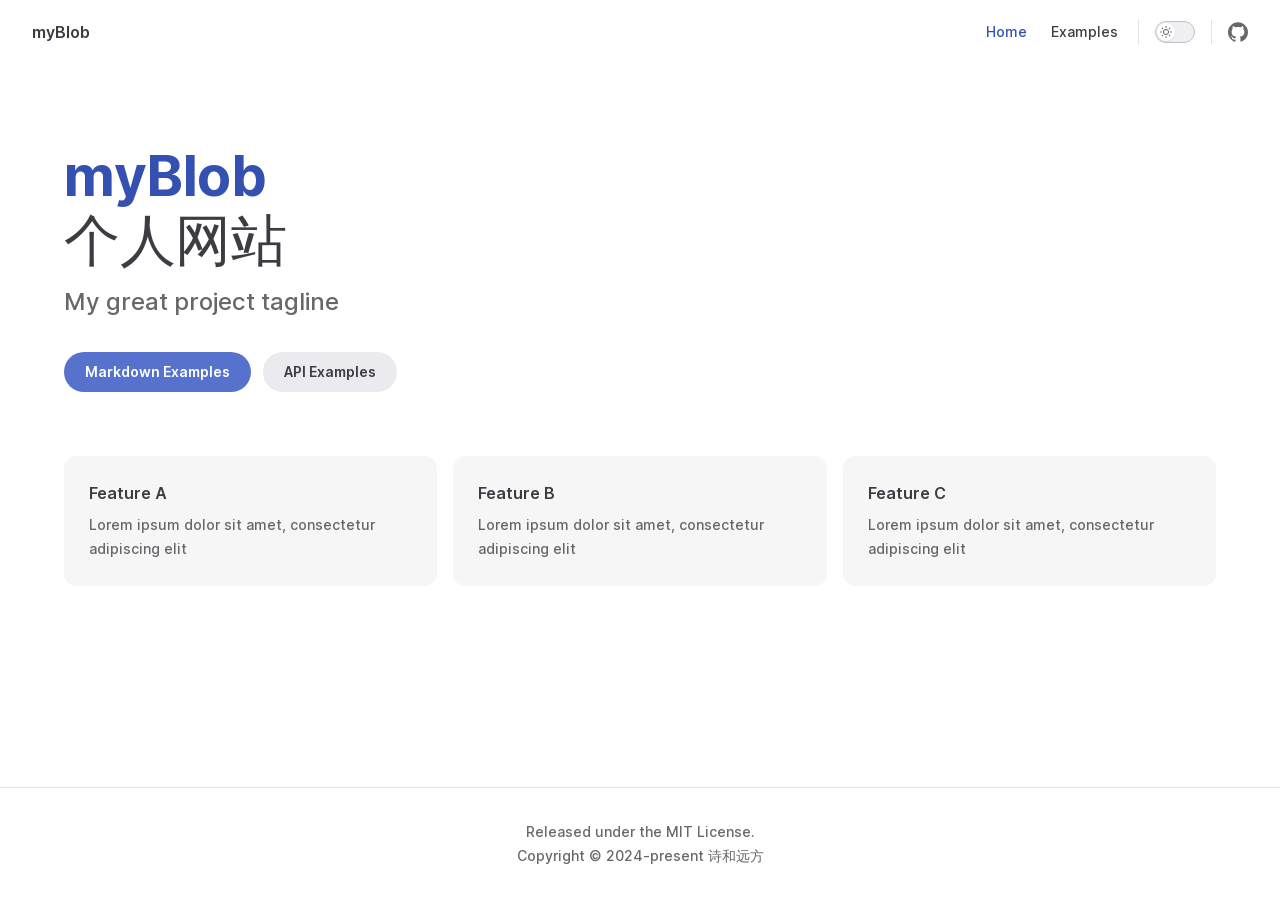
==== index.html @ d412cf6c "Automated deployment: Wed Jan 31 04:48:16 UTC 2024 330e26150678cbdf1760756eabed396ca68432bc" ====
<!DOCTYPE html>
<html lang="en-US" dir="ltr">
  <head>
    <meta charset="utf-8">
    <meta name="viewport" content="width=device-width,initial-scale=1">
    <title>myBlob</title>
    <meta name="description" content="个人网站">
    <meta name="generator" content="VitePress v1.0.0-rc.40">
    <link rel="preload stylesheet" href="/assets/style.7wu01EOL.css" as="style">
    
    <script type="module" src="/assets/app.zrmVUyoE.js"></script>
    <link rel="preload" href="/assets/inter-roman-latin.bvIUbFQP.woff2" as="font" type="font/woff2" crossorigin="">
    <link rel="modulepreload" href="/assets/chunks/framework.2xniYgV0.js">
    <link rel="modulepreload" href="/assets/chunks/theme.xOXDt9tU.js">
    <link rel="modulepreload" href="/assets/index.md.QD0EsUAk.lean.js">
    <script id="check-dark-mode">(()=>{const e=localStorage.getItem("vitepress-theme-appearance")||"auto",a=window.matchMedia("(prefers-color-scheme: dark)").matches;(!e||e==="auto"?a:e==="dark")&&document.documentElement.classList.add("dark")})();</script>
    <script id="check-mac-os">document.documentElement.classList.toggle("mac",/Mac|iPhone|iPod|iPad/i.test(navigator.platform));</script>
  </head>
  <body>
    <div id="app"><div class="Layout" data-v-9d8abc1e><!--[--><!--]--><!--[--><span tabindex="-1" data-v-c8291ffa></span><a href="#VPContent" class="VPSkipLink visually-hidden" data-v-c8291ffa> Skip to content </a><!--]--><!----><header class="VPNav" data-v-9d8abc1e data-v-7ad780c2><div class="VPNavBar top" data-v-7ad780c2 data-v-3efcd581><div class="wrapper" data-v-3efcd581><div class="container" data-v-3efcd581><div class="title" data-v-3efcd581><div class="VPNavBarTitle" data-v-3efcd581 data-v-e4cade88><a class="title" href="/" data-v-e4cade88><!--[--><!--]--><!----><!--[-->myBlob<!--]--><!--[--><!--]--></a></div></div><div class="content" data-v-3efcd581><div class="content-body" data-v-3efcd581><!--[--><!--]--><div class="VPNavBarSearch search" data-v-3efcd581><!----></div><nav aria-labelledby="main-nav-aria-label" class="VPNavBarMenu menu" data-v-3efcd581 data-v-f732b5d0><span id="main-nav-aria-label" class="visually-hidden" data-v-f732b5d0>Main Navigation</span><!--[--><!--[--><a class="VPLink link VPNavBarMenuLink active" href="/" tabindex="0" data-v-f732b5d0 data-v-cb318fec><!--[--><span data-v-cb318fec>Home</span><!--]--></a><!--]--><!--[--><a class="VPLink link VPNavBarMenuLink" href="/markdown-examples.html" tabindex="0" data-v-f732b5d0 data-v-cb318fec><!--[--><span data-v-cb318fec>Examples</span><!--]--></a><!--]--><!--]--></nav><!----><div class="VPNavBarAppearance appearance" data-v-3efcd581 data-v-283b26e9><button class="VPSwitch VPSwitchAppearance" type="button" role="switch" title="Switch to dark theme" aria-checked="false" data-v-283b26e9 data-v-d80abb8e data-v-1c29e291><span class="check" data-v-1c29e291><span class="icon" data-v-1c29e291><!--[--><svg xmlns="http://www.w3.org/2000/svg" aria-hidden="true" focusable="false" viewbox="0 0 24 24" class="sun" data-v-d80abb8e><path d="M12,18c-3.3,0-6-2.7-6-6s2.7-6,6-6s6,2.7,6,6S15.3,18,12,18zM12,8c-2.2,0-4,1.8-4,4c0,2.2,1.8,4,4,4c2.2,0,4-1.8,4-4C16,9.8,14.2,8,12,8z"></path><path d="M12,4c-0.6,0-1-0.4-1-1V1c0-0.6,0.4-1,1-1s1,0.4,1,1v2C13,3.6,12.6,4,12,4z"></path><path d="M12,24c-0.6,0-1-0.4-1-1v-2c0-0.6,0.4-1,1-1s1,0.4,1,1v2C13,23.6,12.6,24,12,24z"></path><path d="M5.6,6.6c-0.3,0-0.5-0.1-0.7-0.3L3.5,4.9c-0.4-0.4-0.4-1,0-1.4s1-0.4,1.4,0l1.4,1.4c0.4,0.4,0.4,1,0,1.4C6.2,6.5,5.9,6.6,5.6,6.6z"></path><path d="M19.8,20.8c-0.3,0-0.5-0.1-0.7-0.3l-1.4-1.4c-0.4-0.4-0.4-1,0-1.4s1-0.4,1.4,0l1.4,1.4c0.4,0.4,0.4,1,0,1.4C20.3,20.7,20,20.8,19.8,20.8z"></path><path d="M3,13H1c-0.6,0-1-0.4-1-1s0.4-1,1-1h2c0.6,0,1,0.4,1,1S3.6,13,3,13z"></path><path d="M23,13h-2c-0.6,0-1-0.4-1-1s0.4-1,1-1h2c0.6,0,1,0.4,1,1S23.6,13,23,13z"></path><path d="M4.2,20.8c-0.3,0-0.5-0.1-0.7-0.3c-0.4-0.4-0.4-1,0-1.4l1.4-1.4c0.4-0.4,1-0.4,1.4,0s0.4,1,0,1.4l-1.4,1.4C4.7,20.7,4.5,20.8,4.2,20.8z"></path><path d="M18.4,6.6c-0.3,0-0.5-0.1-0.7-0.3c-0.4-0.4-0.4-1,0-1.4l1.4-1.4c0.4-0.4,1-0.4,1.4,0s0.4,1,0,1.4l-1.4,1.4C18.9,6.5,18.6,6.6,18.4,6.6z"></path></svg><svg xmlns="http://www.w3.org/2000/svg" aria-hidden="true" focusable="false" viewbox="0 0 24 24" class="moon" data-v-d80abb8e><path d="M12.1,22c-0.3,0-0.6,0-0.9,0c-5.5-0.5-9.5-5.4-9-10.9c0.4-4.8,4.2-8.6,9-9c0.4,0,0.8,0.2,1,0.5c0.2,0.3,0.2,0.8-0.1,1.1c-2,2.7-1.4,6.4,1.3,8.4c2.1,1.6,5,1.6,7.1,0c0.3-0.2,0.7-0.3,1.1-0.1c0.3,0.2,0.5,0.6,0.5,1c-0.2,2.7-1.5,5.1-3.6,6.8C16.6,21.2,14.4,22,12.1,22zM9.3,4.4c-2.9,1-5,3.6-5.2,6.8c-0.4,4.4,2.8,8.3,7.2,8.7c2.1,0.2,4.2-0.4,5.8-1.8c1.1-0.9,1.9-2.1,2.4-3.4c-2.5,0.9-5.3,0.5-7.5-1.1C9.2,11.4,8.1,7.7,9.3,4.4z"></path></svg><!--]--></span></span></button></div><div class="VPSocialLinks VPNavBarSocialLinks social-links" data-v-3efcd581 data-v-ef6192dc data-v-e71e869c><!--[--><a class="VPSocialLink no-icon" href="https://github.com/jiwei-hemeng/summary/" aria-label="github" target="_blank" rel="noopener" data-v-e71e869c data-v-16cf740a><svg role="img" viewBox="0 0 24 24" xmlns="http://www.w3.org/2000/svg"><title>GitHub</title><path d="M12 .297c-6.63 0-12 5.373-12 12 0 5.303 3.438 9.8 8.205 11.385.6.113.82-.258.82-.577 0-.285-.01-1.04-.015-2.04-3.338.724-4.042-1.61-4.042-1.61C4.422 18.07 3.633 17.7 3.633 17.7c-1.087-.744.084-.729.084-.729 1.205.084 1.838 1.236 1.838 1.236 1.07 1.835 2.809 1.305 3.495.998.108-.776.417-1.305.76-1.605-2.665-.3-5.466-1.332-5.466-5.93 0-1.31.465-2.38 1.235-3.22-.135-.303-.54-1.523.105-3.176 0 0 1.005-.322 3.3 1.23.96-.267 1.98-.399 3-.405 1.02.006 2.04.138 3 .405 2.28-1.552 3.285-1.23 3.285-1.23.645 1.653.24 2.873.12 3.176.765.84 1.23 1.91 1.23 3.22 0 4.61-2.805 5.625-5.475 5.92.42.36.81 1.096.81 2.22 0 1.606-.015 2.896-.015 3.286 0 .315.21.69.825.57C20.565 22.092 24 17.592 24 12.297c0-6.627-5.373-12-12-12"/></svg></a><!--]--></div><div class="VPFlyout VPNavBarExtra extra" data-v-3efcd581 data-v-8e87c032 data-v-aa8de344><button type="button" class="button" aria-haspopup="true" aria-expanded="false" aria-label="extra navigation" data-v-aa8de344><svg xmlns="http://www.w3.org/2000/svg" aria-hidden="true" focusable="false" viewbox="0 0 24 24" class="icon" data-v-aa8de344><circle cx="12" cy="12" r="2"></circle><circle cx="19" cy="12" r="2"></circle><circle cx="5" cy="12" r="2"></circle></svg></button><div class="menu" data-v-aa8de344><div class="VPMenu" data-v-aa8de344 data-v-e42ed9b3><!----><!--[--><!--[--><!----><div class="group" data-v-8e87c032><div class="item appearance" data-v-8e87c032><p class="label" data-v-8e87c032>Appearance</p><div class="appearance-action" data-v-8e87c032><button class="VPSwitch VPSwitchAppearance" type="button" role="switch" title="Switch to dark theme" aria-checked="false" data-v-8e87c032 data-v-d80abb8e data-v-1c29e291><span class="check" data-v-1c29e291><span class="icon" data-v-1c29e291><!--[--><svg xmlns="http://www.w3.org/2000/svg" aria-hidden="true" focusable="false" viewbox="0 0 24 24" class="sun" data-v-d80abb8e><path d="M12,18c-3.3,0-6-2.7-6-6s2.7-6,6-6s6,2.7,6,6S15.3,18,12,18zM12,8c-2.2,0-4,1.8-4,4c0,2.2,1.8,4,4,4c2.2,0,4-1.8,4-4C16,9.8,14.2,8,12,8z"></path><path d="M12,4c-0.6,0-1-0.4-1-1V1c0-0.6,0.4-1,1-1s1,0.4,1,1v2C13,3.6,12.6,4,12,4z"></path><path d="M12,24c-0.6,0-1-0.4-1-1v-2c0-0.6,0.4-1,1-1s1,0.4,1,1v2C13,23.6,12.6,24,12,24z"></path><path d="M5.6,6.6c-0.3,0-0.5-0.1-0.7-0.3L3.5,4.9c-0.4-0.4-0.4-1,0-1.4s1-0.4,1.4,0l1.4,1.4c0.4,0.4,0.4,1,0,1.4C6.2,6.5,5.9,6.6,5.6,6.6z"></path><path d="M19.8,20.8c-0.3,0-0.5-0.1-0.7-0.3l-1.4-1.4c-0.4-0.4-0.4-1,0-1.4s1-0.4,1.4,0l1.4,1.4c0.4,0.4,0.4,1,0,1.4C20.3,20.7,20,20.8,19.8,20.8z"></path><path d="M3,13H1c-0.6,0-1-0.4-1-1s0.4-1,1-1h2c0.6,0,1,0.4,1,1S3.6,13,3,13z"></path><path d="M23,13h-2c-0.6,0-1-0.4-1-1s0.4-1,1-1h2c0.6,0,1,0.4,1,1S23.6,13,23,13z"></path><path d="M4.2,20.8c-0.3,0-0.5-0.1-0.7-0.3c-0.4-0.4-0.4-1,0-1.4l1.4-1.4c0.4-0.4,1-0.4,1.4,0s0.4,1,0,1.4l-1.4,1.4C4.7,20.7,4.5,20.8,4.2,20.8z"></path><path d="M18.4,6.6c-0.3,0-0.5-0.1-0.7-0.3c-0.4-0.4-0.4-1,0-1.4l1.4-1.4c0.4-0.4,1-0.4,1.4,0s0.4,1,0,1.4l-1.4,1.4C18.9,6.5,18.6,6.6,18.4,6.6z"></path></svg><svg xmlns="http://www.w3.org/2000/svg" aria-hidden="true" focusable="false" viewbox="0 0 24 24" class="moon" data-v-d80abb8e><path d="M12.1,22c-0.3,0-0.6,0-0.9,0c-5.5-0.5-9.5-5.4-9-10.9c0.4-4.8,4.2-8.6,9-9c0.4,0,0.8,0.2,1,0.5c0.2,0.3,0.2,0.8-0.1,1.1c-2,2.7-1.4,6.4,1.3,8.4c2.1,1.6,5,1.6,7.1,0c0.3-0.2,0.7-0.3,1.1-0.1c0.3,0.2,0.5,0.6,0.5,1c-0.2,2.7-1.5,5.1-3.6,6.8C16.6,21.2,14.4,22,12.1,22zM9.3,4.4c-2.9,1-5,3.6-5.2,6.8c-0.4,4.4,2.8,8.3,7.2,8.7c2.1,0.2,4.2-0.4,5.8-1.8c1.1-0.9,1.9-2.1,2.4-3.4c-2.5,0.9-5.3,0.5-7.5-1.1C9.2,11.4,8.1,7.7,9.3,4.4z"></path></svg><!--]--></span></span></button></div></div></div><div class="group" data-v-8e87c032><div class="item social-links" data-v-8e87c032><div class="VPSocialLinks social-links-list" data-v-8e87c032 data-v-e71e869c><!--[--><a class="VPSocialLink no-icon" href="https://github.com/jiwei-hemeng/summary/" aria-label="github" target="_blank" rel="noopener" data-v-e71e869c data-v-16cf740a><svg role="img" viewBox="0 0 24 24" xmlns="http://www.w3.org/2000/svg"><title>GitHub</title><path d="M12 .297c-6.63 0-12 5.373-12 12 0 5.303 3.438 9.8 8.205 11.385.6.113.82-.258.82-.577 0-.285-.01-1.04-.015-2.04-3.338.724-4.042-1.61-4.042-1.61C4.422 18.07 3.633 17.7 3.633 17.7c-1.087-.744.084-.729.084-.729 1.205.084 1.838 1.236 1.838 1.236 1.07 1.835 2.809 1.305 3.495.998.108-.776.417-1.305.76-1.605-2.665-.3-5.466-1.332-5.466-5.93 0-1.31.465-2.38 1.235-3.22-.135-.303-.54-1.523.105-3.176 0 0 1.005-.322 3.3 1.23.96-.267 1.98-.399 3-.405 1.02.006 2.04.138 3 .405 2.28-1.552 3.285-1.23 3.285-1.23.645 1.653.24 2.873.12 3.176.765.84 1.23 1.91 1.23 3.22 0 4.61-2.805 5.625-5.475 5.92.42.36.81 1.096.81 2.22 0 1.606-.015 2.896-.015 3.286 0 .315.21.69.825.57C20.565 22.092 24 17.592 24 12.297c0-6.627-5.373-12-12-12"/></svg></a><!--]--></div></div></div><!--]--><!--]--></div></div></div><!--[--><!--]--><button type="button" class="VPNavBarHamburger hamburger" aria-label="mobile navigation" aria-expanded="false" aria-controls="VPNavScreen" data-v-3efcd581 data-v-6bee1efd><span class="container" data-v-6bee1efd><span class="top" data-v-6bee1efd></span><span class="middle" data-v-6bee1efd></span><span class="bottom" data-v-6bee1efd></span></span></button></div></div></div></div><div class="divider" data-v-3efcd581><div class="divider-line" data-v-3efcd581></div></div></div><!----></header><!----><!----><div class="VPContent is-home" id="VPContent" data-v-9d8abc1e data-v-3cf691b6><div class="VPHome" data-v-3cf691b6 data-v-20eabd3a><!--[--><!--]--><div class="VPHero VPHomeHero" data-v-20eabd3a data-v-5a3e9999><div class="container" data-v-5a3e9999><div class="main" data-v-5a3e9999><!--[--><h1 class="name" data-v-5a3e9999><span class="clip" data-v-5a3e9999>myBlob</span></h1><p class="text" data-v-5a3e9999>个人网站</p><p class="tagline" data-v-5a3e9999>My great project tagline</p><!--]--><div class="actions" data-v-5a3e9999><!--[--><div class="action" data-v-5a3e9999><a class="VPButton medium brand" href="/markdown-examples.html" data-v-5a3e9999 data-v-1e76fe75>Markdown Examples</a></div><div class="action" data-v-5a3e9999><a class="VPButton medium alt" href="/api-examples.html" data-v-5a3e9999 data-v-1e76fe75>API Examples</a></div><!--]--></div></div><!----></div></div><!--[--><!--]--><!--[--><!--]--><div class="VPFeatures VPHomeFeatures" data-v-20eabd3a data-v-b1eea84a><div class="container" data-v-b1eea84a><div class="items" data-v-b1eea84a><!--[--><div class="grid-3 item" data-v-b1eea84a><div class="VPLink no-icon VPFeature" data-v-b1eea84a data-v-ee984185><!--[--><article class="box" data-v-ee984185><!----><h2 class="title" data-v-ee984185>Feature A</h2><p class="details" data-v-ee984185>Lorem ipsum dolor sit amet, consectetur adipiscing elit</p><!----></article><!--]--></div></div><div class="grid-3 item" data-v-b1eea84a><div class="VPLink no-icon VPFeature" data-v-b1eea84a data-v-ee984185><!--[--><article class="box" data-v-ee984185><!----><h2 class="title" data-v-ee984185>Feature B</h2><p class="details" data-v-ee984185>Lorem ipsum dolor sit amet, consectetur adipiscing elit</p><!----></article><!--]--></div></div><div class="grid-3 item" data-v-b1eea84a><div class="VPLink no-icon VPFeature" data-v-b1eea84a data-v-ee984185><!--[--><article class="box" data-v-ee984185><!----><h2 class="title" data-v-ee984185>Feature C</h2><p class="details" data-v-ee984185>Lorem ipsum dolor sit amet, consectetur adipiscing elit</p><!----></article><!--]--></div></div><!--]--></div></div></div><!--[--><!--]--><div style="position:relative;" data-v-20eabd3a><div></div></div></div></div><footer class="VPFooter" data-v-9d8abc1e data-v-566314d4><div class="container" data-v-566314d4><p class="message" data-v-566314d4>Released under the MIT License.</p><p class="copyright" data-v-566314d4>Copyright © 2024-present 诗和远方</p></div></footer><!--[--><!--]--></div></div>
    <script>window.__VP_HASH_MAP__=JSON.parse("{\"index.md\":\"QD0EsUAk\",\"markdown-examples.md\":\"QSni4RFZ\",\"api-examples.md\":\"I5CoypY2\"}");window.__VP_SITE_DATA__=JSON.parse("{\"lang\":\"en-US\",\"dir\":\"ltr\",\"title\":\"myBlob\",\"description\":\"个人网站\",\"base\":\"/\",\"head\":[],\"router\":{\"prefetchLinks\":true},\"appearance\":true,\"themeConfig\":{\"nav\":[{\"text\":\"Home\",\"link\":\"/\"},{\"text\":\"Examples\",\"link\":\"/markdown-examples\"}],\"sidebar\":[{\"text\":\"Examples\",\"items\":[{\"text\":\"Markdown Examples\",\"link\":\"/markdown-examples\"},{\"text\":\"Runtime API Examples\",\"link\":\"/api-examples\"}]}],\"socialLinks\":[{\"icon\":\"github\",\"link\":\"https://github.com/jiwei-hemeng/summary/\"}],\"footer\":{\"message\":\"Released under the MIT License.\",\"copyright\":\"Copyright © 2024-present 诗和远方\"}},\"locales\":{},\"scrollOffset\":134,\"cleanUrls\":false}");</script>
    
  </body>
</html>
---- assets/style.7wu01EOL.css ----
@font-face{font-family:Inter var;font-weight:100 900;font-display:swap;font-style:normal;font-named-instance:"Regular";src:url(/assets/inter-roman-cyrillic.jIZ9REo5.woff2) format("woff2");unicode-range:U+0301,U+0400-045F,U+0490-0491,U+04B0-04B1,U+2116}@font-face{font-family:Inter var;font-weight:100 900;font-display:swap;font-style:normal;font-named-instance:"Regular";src:url(/assets/inter-roman-cyrillic-ext.8T9wMG5w.woff2) format("woff2");unicode-range:U+0460-052F,U+1C80-1C88,U+20B4,U+2DE0-2DFF,U+A640-A69F,U+FE2E-FE2F}@font-face{font-family:Inter var;font-weight:100 900;font-display:swap;font-style:normal;font-named-instance:"Regular";src:url(/assets/inter-roman-greek.Cb5wWeGA.woff2) format("woff2");unicode-range:U+0370-03FF}@font-face{font-family:Inter var;font-weight:100 900;font-display:swap;font-style:normal;font-named-instance:"Regular";src:url(/assets/inter-roman-greek-ext.9JiNzaSO.woff2) format("woff2");unicode-range:U+1F00-1FFF}@font-face{font-family:Inter var;font-weight:100 900;font-display:swap;font-style:normal;font-named-instance:"Regular";src:url(/assets/inter-roman-latin.bvIUbFQP.woff2) format("woff2");unicode-range:U+0000-00FF,U+0131,U+0152-0153,U+02BB-02BC,U+02C6,U+02DA,U+02DC,U+2000-206F,U+2074,U+20AC,U+2122,U+2191,U+2193,U+2212,U+2215,U+FEFF,U+FFFD}@font-face{font-family:Inter var;font-weight:100 900;font-display:swap;font-style:normal;font-named-instance:"Regular";src:url(/assets/inter-roman-latin-ext.GZWE-KO4.woff2) format("woff2");unicode-range:U+0100-024F,U+0259,U+1E00-1EFF,U+2020,U+20A0-20AB,U+20AD-20CF,U+2113,U+2C60-2C7F,U+A720-A7FF}@font-face{font-family:Inter var;font-weight:100 900;font-display:swap;font-style:normal;font-named-instance:"Regular";src:url(/assets/inter-roman-vietnamese.paY3CzEB.woff2) format("woff2");unicode-range:U+0102-0103,U+0110-0111,U+0128-0129,U+0168-0169,U+01A0-01A1,U+01AF-01B0,U+1EA0-1EF9,U+20AB}@font-face{font-family:Inter var;font-weight:100 900;font-display:swap;font-style:italic;font-named-instance:"Italic";src:url(/assets/inter-italic-cyrillic.-nLMcIwj.woff2) format("woff2");unicode-range:U+0301,U+0400-045F,U+0490-0491,U+04B0-04B1,U+2116}@font-face{font-family:Inter var;font-weight:100 900;font-display:swap;font-style:italic;font-named-instance:"Italic";src:url(/assets/inter-italic-cyrillic-ext.OVycGSDq.woff2) format("woff2");unicode-range:U+0460-052F,U+1C80-1C88,U+20B4,U+2DE0-2DFF,U+A640-A69F,U+FE2E-FE2F}@font-face{font-family:Inter var;font-weight:100 900;font-display:swap;font-style:italic;font-named-instance:"Italic";src:url(/assets/inter-italic-greek.PSfer2Kc.woff2) format("woff2");unicode-range:U+0370-03FF}@font-face{font-family:Inter var;font-weight:100 900;font-display:swap;font-style:italic;font-named-instance:"Italic";src:url(/assets/inter-italic-greek-ext.hznxWNZO.woff2) format("woff2");unicode-range:U+1F00-1FFF}@font-face{font-family:Inter var;font-weight:100 900;font-display:swap;font-style:italic;font-named-instance:"Italic";src:url(/assets/inter-italic-latin.27E69YJn.woff2) format("woff2");unicode-range:U+0000-00FF,U+0131,U+0152-0153,U+02BB-02BC,U+02C6,U+02DA,U+02DC,U+2000-206F,U+2074,U+20AC,U+2122,U+2191,U+2193,U+2212,U+2215,U+FEFF,U+FFFD}@font-face{font-family:Inter var;font-weight:100 900;font-display:swap;font-style:italic;font-named-instance:"Italic";src:url(/assets/inter-italic-latin-ext.RnFly65-.woff2) format("woff2");unicode-range:U+0100-024F,U+0259,U+1E00-1EFF,U+2020,U+20A0-20AB,U+20AD-20CF,U+2113,U+2C60-2C7F,U+A720-A7FF}@font-face{font-family:Inter var;font-weight:100 900;font-display:swap;font-style:italic;font-named-instance:"Italic";src:url(/assets/inter-italic-vietnamese.xzQHe1q1.woff2) format("woff2");unicode-range:U+0102-0103,U+0110-0111,U+0128-0129,U+0168-0169,U+01A0-01A1,U+01AF-01B0,U+1EA0-1EF9,U+20AB}@font-face{font-family:Chinese Quotes;src:local("PingFang SC Regular"),local("PingFang SC"),local("SimHei"),local("Source Han Sans SC");unicode-range:U+2018,U+2019,U+201C,U+201D}:root{--vp-c-white: #ffffff;--vp-c-black: #000000;--vp-c-neutral: var(--vp-c-black);--vp-c-neutral-inverse: var(--vp-c-white)}.dark{--vp-c-neutral: var(--vp-c-white);--vp-c-neutral-inverse: var(--vp-c-black)}:root{--vp-c-gray-1: #dddde3;--vp-c-gray-2: #e4e4e9;--vp-c-gray-3: #ebebef;--vp-c-gray-soft: rgba(142, 150, 170, .14);--vp-c-indigo-1: #3451b2;--vp-c-indigo-2: #3a5ccc;--vp-c-indigo-3: #5672cd;--vp-c-indigo-soft: rgba(100, 108, 255, .14);--vp-c-purple-1: #6f42c1;--vp-c-purple-2: #7e4cc9;--vp-c-purple-3: #8e5cd9;--vp-c-purple-soft: rgba(159, 122, 234, .14);--vp-c-green-1: #18794e;--vp-c-green-2: #299764;--vp-c-green-3: #30a46c;--vp-c-green-soft: rgba(16, 185, 129, .14);--vp-c-yellow-1: #915930;--vp-c-yellow-2: #946300;--vp-c-yellow-3: #9f6a00;--vp-c-yellow-soft: rgba(234, 179, 8, .14);--vp-c-red-1: #b8272c;--vp-c-red-2: #d5393e;--vp-c-red-3: #e0575b;--vp-c-red-soft: rgba(244, 63, 94, .14);--vp-c-sponsor: #db2777}.dark{--vp-c-gray-1: #515c67;--vp-c-gray-2: #414853;--vp-c-gray-3: #32363f;--vp-c-gray-soft: rgba(101, 117, 133, .16);--vp-c-indigo-1: #a8b1ff;--vp-c-indigo-2: #5c73e7;--vp-c-indigo-3: #3e63dd;--vp-c-indigo-soft: rgba(100, 108, 255, .16);--vp-c-purple-1: #c8abfa;--vp-c-purple-2: #a879e6;--vp-c-purple-3: #8e5cd9;--vp-c-purple-soft: rgba(159, 122, 234, .16);--vp-c-green-1: #3dd68c;--vp-c-green-2: #30a46c;--vp-c-green-3: #298459;--vp-c-green-soft: rgba(16, 185, 129, .16);--vp-c-yellow-1: #f9b44e;--vp-c-yellow-2: #da8b17;--vp-c-yellow-3: #a46a0a;--vp-c-yellow-soft: rgba(234, 179, 8, .16);--vp-c-red-1: #f66f81;--vp-c-red-2: #f14158;--vp-c-red-3: #b62a3c;--vp-c-red-soft: rgba(244, 63, 94, .16)}:root{--vp-c-bg: #ffffff;--vp-c-bg-alt: #f6f6f7;--vp-c-bg-elv: #ffffff;--vp-c-bg-soft: #f6f6f7}.dark{--vp-c-bg: #1b1b1f;--vp-c-bg-alt: #161618;--vp-c-bg-elv: #202127;--vp-c-bg-soft: #202127}:root{--vp-c-border: #c2c2c4;--vp-c-divider: #e2e2e3;--vp-c-gutter: #e2e2e3}.dark{--vp-c-border: #3c3f44;--vp-c-divider: #2e2e32;--vp-c-gutter: #000000}:root{--vp-c-text-1: rgba(60, 60, 67);--vp-c-text-2: rgba(60, 60, 67, .78);--vp-c-text-3: rgba(60, 60, 67, .56)}.dark{--vp-c-text-1: rgba(255, 255, 245, .86);--vp-c-text-2: rgba(235, 235, 245, .6);--vp-c-text-3: rgba(235, 235, 245, .38)}:root{--vp-c-default-1: var(--vp-c-gray-1);--vp-c-default-2: var(--vp-c-gray-2);--vp-c-default-3: var(--vp-c-gray-3);--vp-c-default-soft: var(--vp-c-gray-soft);--vp-c-brand-1: var(--vp-c-indigo-1);--vp-c-brand-2: var(--vp-c-indigo-2);--vp-c-brand-3: var(--vp-c-indigo-3);--vp-c-brand-soft: var(--vp-c-indigo-soft);--vp-c-brand: var(--vp-c-brand-1);--vp-c-tip-1: var(--vp-c-brand-1);--vp-c-tip-2: var(--vp-c-brand-2);--vp-c-tip-3: var(--vp-c-brand-3);--vp-c-tip-soft: var(--vp-c-brand-soft);--vp-c-note-1: var(--vp-c-brand-1);--vp-c-note-2: var(--vp-c-brand-2);--vp-c-note-3: var(--vp-c-brand-3);--vp-c-note-soft: var(--vp-c-brand-soft);--vp-c-success-1: var(--vp-c-green-1);--vp-c-success-2: var(--vp-c-green-2);--vp-c-success-3: var(--vp-c-green-3);--vp-c-success-soft: var(--vp-c-green-soft);--vp-c-important-1: var(--vp-c-purple-1);--vp-c-important-2: var(--vp-c-purple-2);--vp-c-important-3: var(--vp-c-purple-3);--vp-c-important-soft: var(--vp-c-purple-soft);--vp-c-warning-1: var(--vp-c-yellow-1);--vp-c-warning-2: var(--vp-c-yellow-2);--vp-c-warning-3: var(--vp-c-yellow-3);--vp-c-warning-soft: var(--vp-c-yellow-soft);--vp-c-danger-1: var(--vp-c-red-1);--vp-c-danger-2: var(--vp-c-red-2);--vp-c-danger-3: var(--vp-c-red-3);--vp-c-danger-soft: var(--vp-c-red-soft);--vp-c-caution-1: var(--vp-c-red-1);--vp-c-caution-2: var(--vp-c-red-2);--vp-c-caution-3: var(--vp-c-red-3);--vp-c-caution-soft: var(--vp-c-red-soft)}:root{--vp-font-family-base: "Chinese Quotes", "Inter var", "Inter", ui-sans-serif, system-ui, -apple-system, BlinkMacSystemFont, "Segoe UI", Roboto, "Helvetica Neue", Helvetica, Arial, "Noto Sans", sans-serif, "Apple Color Emoji", "Segoe UI Emoji", "Segoe UI Symbol", "Noto Color Emoji";--vp-font-family-mono: ui-monospace, SFMono-Regular, "SF Mono", Menlo, Monaco, Consolas, "Liberation Mono", "Courier New", monospace}:root{--vp-shadow-1: 0 1px 2px rgba(0, 0, 0, .04), 0 1px 2px rgba(0, 0, 0, .06);--vp-shadow-2: 0 3px 12px rgba(0, 0, 0, .07), 0 1px 4px rgba(0, 0, 0, .07);--vp-shadow-3: 0 12px 32px rgba(0, 0, 0, .1), 0 2px 6px rgba(0, 0, 0, .08);--vp-shadow-4: 0 14px 44px rgba(0, 0, 0, .12), 0 3px 9px rgba(0, 0, 0, .12);--vp-shadow-5: 0 18px 56px rgba(0, 0, 0, .16), 0 4px 12px rgba(0, 0, 0, .16)}:root{--vp-z-index-footer: 10;--vp-z-index-local-nav: 20;--vp-z-index-nav: 30;--vp-z-index-layout-top: 40;--vp-z-index-backdrop: 50;--vp-z-index-sidebar: 60}@media (min-width: 960px){:root{--vp-z-index-sidebar: 25}}:root{--vp-icon-copy: url("data:image/svg+xml,%3Csvg xmlns='http://www.w3.org/2000/svg' fill='none' height='20' width='20' stroke='rgba(128,128,128,1)' stroke-width='2' viewBox='0 0 24 24'%3E%3Cpath stroke-linecap='round' stroke-linejoin='round' d='M9 5H7a2 2 0 0 0-2 2v12a2 2 0 0 0 2 2h10a2 2 0 0 0 2-2V7a2 2 0 0 0-2-2h-2M9 5a2 2 0 0 0 2 2h2a2 2 0 0 0 2-2M9 5a2 2 0 0 1 2-2h2a2 2 0 0 1 2 2'/%3E%3C/svg%3E");--vp-icon-copied: url("data:image/svg+xml,%3Csvg xmlns='http://www.w3.org/2000/svg' fill='none' height='20' width='20' stroke='rgba(128,128,128,1)' stroke-width='2' viewBox='0 0 24 24'%3E%3Cpath stroke-linecap='round' stroke-linejoin='round' d='M9 5H7a2 2 0 0 0-2 2v12a2 2 0 0 0 2 2h10a2 2 0 0 0 2-2V7a2 2 0 0 0-2-2h-2M9 5a2 2 0 0 0 2 2h2a2 2 0 0 0 2-2M9 5a2 2 0 0 1 2-2h2a2 2 0 0 1 2 2m-6 9 2 2 4-4'/%3E%3C/svg%3E")}:root{--vp-layout-max-width: 1440px}:root{--vp-header-anchor-symbol: "#"}:root{--vp-code-line-height: 1.7;--vp-code-font-size: .875em;--vp-code-color: var(--vp-c-brand-1);--vp-code-link-color: var(--vp-c-brand-1);--vp-code-link-hover-color: var(--vp-c-brand-2);--vp-code-bg: var(--vp-c-default-soft);--vp-code-block-color: var(--vp-c-text-2);--vp-code-block-bg: var(--vp-c-bg-alt);--vp-code-block-divider-color: var(--vp-c-gutter);--vp-code-lang-color: var(--vp-c-text-3);--vp-code-line-highlight-color: var(--vp-c-default-soft);--vp-code-line-number-color: var(--vp-c-text-3);--vp-code-line-diff-add-color: var(--vp-c-success-soft);--vp-code-line-diff-add-symbol-color: var(--vp-c-success-1);--vp-code-line-diff-remove-color: var(--vp-c-danger-soft);--vp-code-line-diff-remove-symbol-color: var(--vp-c-danger-1);--vp-code-line-warning-color: var(--vp-c-warning-soft);--vp-code-line-error-color: var(--vp-c-danger-soft);--vp-code-copy-code-border-color: var(--vp-c-divider);--vp-code-copy-code-bg: var(--vp-c-bg-soft);--vp-code-copy-code-hover-border-color: var(--vp-c-divider);--vp-code-copy-code-hover-bg: var(--vp-c-bg);--vp-code-copy-code-active-text: var(--vp-c-text-2);--vp-code-copy-copied-text-content: "Copied";--vp-code-tab-divider: var(--vp-code-block-divider-color);--vp-code-tab-text-color: var(--vp-c-text-2);--vp-code-tab-bg: var(--vp-code-block-bg);--vp-code-tab-hover-text-color: var(--vp-c-text-1);--vp-code-tab-active-text-color: var(--vp-c-text-1);--vp-code-tab-active-bar-color: var(--vp-c-brand-1)}:root{--vp-button-brand-border: transparent;--vp-button-brand-text: var(--vp-c-white);--vp-button-brand-bg: var(--vp-c-brand-3);--vp-button-brand-hover-border: transparent;--vp-button-brand-hover-text: var(--vp-c-white);--vp-button-brand-hover-bg: var(--vp-c-brand-2);--vp-button-brand-active-border: transparent;--vp-button-brand-active-text: var(--vp-c-white);--vp-button-brand-active-bg: var(--vp-c-brand-1);--vp-button-alt-border: transparent;--vp-button-alt-text: var(--vp-c-text-1);--vp-button-alt-bg: var(--vp-c-default-3);--vp-button-alt-hover-border: transparent;--vp-button-alt-hover-text: var(--vp-c-text-1);--vp-button-alt-hover-bg: var(--vp-c-default-2);--vp-button-alt-active-border: transparent;--vp-button-alt-active-text: var(--vp-c-text-1);--vp-button-alt-active-bg: var(--vp-c-default-1);--vp-button-sponsor-border: var(--vp-c-text-2);--vp-button-sponsor-text: var(--vp-c-text-2);--vp-button-sponsor-bg: transparent;--vp-button-sponsor-hover-border: var(--vp-c-sponsor);--vp-button-sponsor-hover-text: var(--vp-c-sponsor);--vp-button-sponsor-hover-bg: transparent;--vp-button-sponsor-active-border: var(--vp-c-sponsor);--vp-button-sponsor-active-text: var(--vp-c-sponsor);--vp-button-sponsor-active-bg: transparent}:root{--vp-custom-block-font-size: 14px;--vp-custom-block-code-font-size: 13px;--vp-custom-block-info-border: transparent;--vp-custom-block-info-text: var(--vp-c-text-1);--vp-custom-block-info-bg: var(--vp-c-default-soft);--vp-custom-block-info-code-bg: var(--vp-c-default-soft);--vp-custom-block-note-border: transparent;--vp-custom-block-note-text: var(--vp-c-text-1);--vp-custom-block-note-bg: var(--vp-c-default-soft);--vp-custom-block-note-code-bg: var(--vp-c-default-soft);--vp-custom-block-tip-border: transparent;--vp-custom-block-tip-text: var(--vp-c-text-1);--vp-custom-block-tip-bg: var(--vp-c-tip-soft);--vp-custom-block-tip-code-bg: var(--vp-c-tip-soft);--vp-custom-block-important-border: transparent;--vp-custom-block-important-text: var(--vp-c-text-1);--vp-custom-block-important-bg: var(--vp-c-important-soft);--vp-custom-block-important-code-bg: var(--vp-c-important-soft);--vp-custom-block-warning-border: transparent;--vp-custom-block-warning-text: var(--vp-c-text-1);--vp-custom-block-warning-bg: var(--vp-c-warning-soft);--vp-custom-block-warning-code-bg: var(--vp-c-warning-soft);--vp-custom-block-danger-border: transparent;--vp-custom-block-danger-text: var(--vp-c-text-1);--vp-custom-block-danger-bg: var(--vp-c-danger-soft);--vp-custom-block-danger-code-bg: var(--vp-c-danger-soft);--vp-custom-block-caution-border: transparent;--vp-custom-block-caution-text: var(--vp-c-text-1);--vp-custom-block-caution-bg: var(--vp-c-caution-soft);--vp-custom-block-caution-code-bg: var(--vp-c-caution-soft);--vp-custom-block-details-border: var(--vp-custom-block-info-border);--vp-custom-block-details-text: var(--vp-custom-block-info-text);--vp-custom-block-details-bg: var(--vp-custom-block-info-bg);--vp-custom-block-details-code-bg: var(--vp-custom-block-info-code-bg)}:root{--vp-input-border-color: var(--vp-c-border);--vp-input-bg-color: var(--vp-c-bg-alt);--vp-input-switch-bg-color: var(--vp-c-default-soft)}:root{--vp-nav-height: 64px;--vp-nav-bg-color: var(--vp-c-bg);--vp-nav-screen-bg-color: var(--vp-c-bg);--vp-nav-logo-height: 24px}.hide-nav{--vp-nav-height: 0px}.hide-nav .VPSidebar{--vp-nav-height: 22px}:root{--vp-local-nav-bg-color: var(--vp-c-bg)}:root{--vp-sidebar-width: 272px;--vp-sidebar-bg-color: var(--vp-c-bg-alt)}:root{--vp-backdrop-bg-color: rgba(0, 0, 0, .6)}:root{--vp-home-hero-name-color: var(--vp-c-brand-1);--vp-home-hero-name-background: transparent;--vp-home-hero-image-background-image: none;--vp-home-hero-image-filter: none}:root{--vp-badge-info-border: transparent;--vp-badge-info-text: var(--vp-c-text-2);--vp-badge-info-bg: var(--vp-c-default-soft);--vp-badge-tip-border: transparent;--vp-badge-tip-text: var(--vp-c-tip-1);--vp-badge-tip-bg: var(--vp-c-tip-soft);--vp-badge-warning-border: transparent;--vp-badge-warning-text: var(--vp-c-warning-1);--vp-badge-warning-bg: var(--vp-c-warning-soft);--vp-badge-danger-border: transparent;--vp-badge-danger-text: var(--vp-c-danger-1);--vp-badge-danger-bg: var(--vp-c-danger-soft)}:root{--vp-carbon-ads-text-color: var(--vp-c-text-1);--vp-carbon-ads-poweredby-color: var(--vp-c-text-2);--vp-carbon-ads-bg-color: var(--vp-c-bg-soft);--vp-carbon-ads-hover-text-color: var(--vp-c-brand-1);--vp-carbon-ads-hover-poweredby-color: var(--vp-c-text-1)}:root{--vp-local-search-bg: var(--vp-c-bg);--vp-local-search-result-bg: var(--vp-c-bg);--vp-local-search-result-border: var(--vp-c-divider);--vp-local-search-result-selected-bg: var(--vp-c-bg);--vp-local-search-result-selected-border: var(--vp-c-brand-1);--vp-local-search-highlight-bg: var(--vp-c-brand-1);--vp-local-search-highlight-text: var(--vp-c-neutral-inverse)}@media (prefers-reduced-motion: reduce){*,:before,:after{animation-delay:-1ms!important;animation-duration:1ms!important;animation-iteration-count:1!important;background-attachment:initial!important;scroll-behavior:auto!important;transition-duration:0s!important;transition-delay:0s!important}}*,:before,:after{box-sizing:border-box}html{line-height:1.4;font-size:16px;-webkit-text-size-adjust:100%}html.dark{color-scheme:dark}body{margin:0;width:100%;min-width:320px;min-height:100vh;line-height:24px;font-family:var(--vp-font-family-base);font-size:16px;font-weight:400;color:var(--vp-c-text-1);background-color:var(--vp-c-bg);font-synthesis:style;text-rendering:optimizeLegibility;-webkit-font-smoothing:antialiased;-moz-osx-font-smoothing:grayscale}main{display:block}h1,h2,h3,h4,h5,h6{margin:0;line-height:24px;font-size:16px;font-weight:400}p{margin:0}strong,b{font-weight:600}a,area,button,[role=button],input,label,select,summary,textarea{touch-action:manipulation}a{color:inherit;text-decoration:inherit}ol,ul{list-style:none;margin:0;padding:0}blockquote{margin:0}pre,code,kbd,samp{font-family:var(--vp-font-family-mono)}img,svg,video,canvas,audio,iframe,embed,object{display:block}figure{margin:0}img,video{max-width:100%;height:auto}button,input,optgroup,select,textarea{border:0;padding:0;line-height:inherit;color:inherit}button{padding:0;font-family:inherit;background-color:transparent;background-image:none}button:enabled,[role=button]:enabled{cursor:pointer}button:focus,button:focus-visible{outline:1px dotted;outline:4px auto -webkit-focus-ring-color}button:focus:not(:focus-visible){outline:none!important}input:focus,textarea:focus,select:focus{outline:none}table{border-collapse:collapse}input{background-color:transparent}input:-ms-input-placeholder,textarea:-ms-input-placeholder{color:var(--vp-c-text-3)}input::-ms-input-placeholder,textarea::-ms-input-placeholder{color:var(--vp-c-text-3)}input::placeholder,textarea::placeholder{color:var(--vp-c-text-3)}input::-webkit-outer-spin-button,input::-webkit-inner-spin-button{-webkit-appearance:none;margin:0}input[type=number]{-moz-appearance:textfield}textarea{resize:vertical}select{-webkit-appearance:none}fieldset{margin:0;padding:0}h1,h2,h3,h4,h5,h6,li,p{overflow-wrap:break-word}vite-error-overlay{z-index:9999}mjx-container{display:inline-block;margin:auto 2px -2px}mjx-container>svg{margin:auto}.visually-hidden{position:absolute;width:1px;height:1px;white-space:nowrap;clip:rect(0 0 0 0);clip-path:inset(50%);overflow:hidden}.custom-block{border:1px solid transparent;border-radius:8px;padding:16px 16px 8px;line-height:24px;font-size:var(--vp-custom-block-font-size);color:var(--vp-c-text-2)}.custom-block.info{border-color:var(--vp-custom-block-info-border);color:var(--vp-custom-block-info-text);background-color:var(--vp-custom-block-info-bg)}.custom-block.info a,.custom-block.info code{color:var(--vp-c-brand-1)}.custom-block.info a:hover,.custom-block.info a:hover>code{color:var(--vp-c-brand-2)}.custom-block.info code{background-color:var(--vp-custom-block-info-code-bg)}.custom-block.note{border-color:var(--vp-custom-block-note-border);color:var(--vp-custom-block-note-text);background-color:var(--vp-custom-block-note-bg)}.custom-block.note a,.custom-block.note code{color:var(--vp-c-brand-1)}.custom-block.note a:hover,.custom-block.note a:hover>code{color:var(--vp-c-brand-2)}.custom-block.note code{background-color:var(--vp-custom-block-note-code-bg)}.custom-block.tip{border-color:var(--vp-custom-block-tip-border);color:var(--vp-custom-block-tip-text);background-color:var(--vp-custom-block-tip-bg)}.custom-block.tip a,.custom-block.tip code{color:var(--vp-c-tip-1)}.custom-block.tip a:hover,.custom-block.tip a:hover>code{color:var(--vp-c-tip-2)}.custom-block.tip code{background-color:var(--vp-custom-block-tip-code-bg)}.custom-block.important{border-color:var(--vp-custom-block-important-border);color:var(--vp-custom-block-important-text);background-color:var(--vp-custom-block-important-bg)}.custom-block.important a,.custom-block.important code{color:var(--vp-c-important-1)}.custom-block.important a:hover,.custom-block.important a:hover>code{color:var(--vp-c-important-2)}.custom-block.important code{background-color:var(--vp-custom-block-important-code-bg)}.custom-block.warning{border-color:var(--vp-custom-block-warning-border);color:var(--vp-custom-block-warning-text);background-color:var(--vp-custom-block-warning-bg)}.custom-block.warning a,.custom-block.warning code{color:var(--vp-c-warning-1)}.custom-block.warning a:hover,.custom-block.warning a:hover>code{color:var(--vp-c-warning-2)}.custom-block.warning code{background-color:var(--vp-custom-block-warning-code-bg)}.custom-block.danger{border-color:var(--vp-custom-block-danger-border);color:var(--vp-custom-block-danger-text);background-color:var(--vp-custom-block-danger-bg)}.custom-block.danger a,.custom-block.danger code{color:var(--vp-c-danger-1)}.custom-block.danger a:hover,.custom-block.danger a:hover>code{color:var(--vp-c-danger-2)}.custom-block.danger code{background-color:var(--vp-custom-block-danger-code-bg)}.custom-block.caution{border-color:var(--vp-custom-block-caution-border);color:var(--vp-custom-block-caution-text);background-color:var(--vp-custom-block-caution-bg)}.custom-block.caution a,.custom-block.caution code{color:var(--vp-c-caution-1)}.custom-block.caution a:hover,.custom-block.caution a:hover>code{color:var(--vp-c-caution-2)}.custom-block.caution code{background-color:var(--vp-custom-block-caution-code-bg)}.custom-block.details{border-color:var(--vp-custom-block-details-border);color:var(--vp-custom-block-details-text);background-color:var(--vp-custom-block-details-bg)}.custom-block.details a{color:var(--vp-c-brand-1)}.custom-block.details a:hover,.custom-block.details a:hover>code{color:var(--vp-c-brand-2)}.custom-block.details code{background-color:var(--vp-custom-block-details-code-bg)}.custom-block-title{font-weight:600}.custom-block p+p{margin:8px 0}.custom-block.details summary{margin:0 0 8px;font-weight:700;cursor:pointer;-webkit-user-select:none;user-select:none}.custom-block.details summary+p{margin:8px 0}.custom-block a{color:inherit;font-weight:600;text-decoration:underline;text-underline-offset:2px;transition:opacity .25s}.custom-block a:hover{opacity:.75}.custom-block code{font-size:var(--vp-custom-block-code-font-size)}.custom-block.custom-block th,.custom-block.custom-block blockquote>p{font-size:var(--vp-custom-block-font-size);color:inherit}.dark .vp-code span{color:var(--shiki-dark, inherit)}html:not(.dark) .vp-code span{color:var(--shiki-light, inherit)}.vp-code-group{margin-top:16px}.vp-code-group .tabs{position:relative;display:flex;margin-right:-24px;margin-left:-24px;padding:0 12px;background-color:var(--vp-code-tab-bg);overflow-x:auto;overflow-y:hidden;box-shadow:inset 0 -1px var(--vp-code-tab-divider)}@media (min-width: 640px){.vp-code-group .tabs{margin-right:0;margin-left:0;border-radius:8px 8px 0 0}}.vp-code-group .tabs input{position:fixed;opacity:0;pointer-events:none}.vp-code-group .tabs label{position:relative;display:inline-block;border-bottom:1px solid transparent;padding:0 12px;line-height:48px;font-size:14px;font-weight:500;color:var(--vp-code-tab-text-color);white-space:nowrap;cursor:pointer;transition:color .25s}.vp-code-group .tabs label:after{position:absolute;right:8px;bottom:-1px;left:8px;z-index:1;height:2px;border-radius:2px;content:"";background-color:transparent;transition:background-color .25s}.vp-code-group label:hover{color:var(--vp-code-tab-hover-text-color)}.vp-code-group input:checked+label{color:var(--vp-code-tab-active-text-color)}.vp-code-group input:checked+label:after{background-color:var(--vp-code-tab-active-bar-color)}.vp-code-group div[class*=language-],.vp-block{display:none;margin-top:0!important;border-top-left-radius:0!important;border-top-right-radius:0!important}.vp-code-group div[class*=language-].active,.vp-block.active{display:block}.vp-block{padding:20px 24px}.vp-doc h1,.vp-doc h2,.vp-doc h3,.vp-doc h4,.vp-doc h5,.vp-doc h6{position:relative;font-weight:600;outline:none}.vp-doc h1{letter-spacing:-.02em;line-height:40px;font-size:28px}.vp-doc h2{margin:48px 0 16px;border-top:1px solid var(--vp-c-divider);padding-top:24px;letter-spacing:-.02em;line-height:32px;font-size:24px}.vp-doc h3{margin:32px 0 0;letter-spacing:-.01em;line-height:28px;font-size:20px}.vp-doc .header-anchor{position:absolute;top:0;left:0;margin-left:-.87em;font-weight:500;-webkit-user-select:none;user-select:none;opacity:0;text-decoration:none;transition:color .25s,opacity .25s}.vp-doc .header-anchor:before{content:var(--vp-header-anchor-symbol)}.vp-doc h1:hover .header-anchor,.vp-doc h1 .header-anchor:focus,.vp-doc h2:hover .header-anchor,.vp-doc h2 .header-anchor:focus,.vp-doc h3:hover .header-anchor,.vp-doc h3 .header-anchor:focus,.vp-doc h4:hover .header-anchor,.vp-doc h4 .header-anchor:focus,.vp-doc h5:hover .header-anchor,.vp-doc h5 .header-anchor:focus,.vp-doc h6:hover .header-anchor,.vp-doc h6 .header-anchor:focus{opacity:1}@media (min-width: 768px){.vp-doc h1{letter-spacing:-.02em;line-height:40px;font-size:32px}}.vp-doc h2 .header-anchor{top:24px}.vp-doc p,.vp-doc summary{margin:16px 0}.vp-doc p{line-height:28px}.vp-doc blockquote{margin:16px 0;border-left:2px solid var(--vp-c-divider);padding-left:16px;transition:border-color .5s}.vp-doc blockquote>p{margin:0;font-size:16px;color:var(--vp-c-text-2);transition:color .5s}.vp-doc a{font-weight:500;color:var(--vp-c-brand-1);text-decoration:underline;text-underline-offset:2px;transition:color .25s,opacity .25s}.vp-doc a:hover{color:var(--vp-c-brand-2)}.vp-doc strong{font-weight:600}.vp-doc ul,.vp-doc ol{padding-left:1.25rem;margin:16px 0}.vp-doc ul{list-style:disc}.vp-doc ol{list-style:decimal}.vp-doc li+li{margin-top:8px}.vp-doc li>ol,.vp-doc li>ul{margin:8px 0 0}.vp-doc table{display:block;border-collapse:collapse;margin:20px 0;overflow-x:auto}.vp-doc tr{background-color:var(--vp-c-bg);border-top:1px solid var(--vp-c-divider);transition:background-color .5s}.vp-doc tr:nth-child(2n){background-color:var(--vp-c-bg-soft)}.vp-doc th,.vp-doc td{border:1px solid var(--vp-c-divider);padding:8px 16px}.vp-doc th{text-align:left;font-size:14px;font-weight:600;color:var(--vp-c-text-2);background-color:var(--vp-c-bg-soft)}.vp-doc td{font-size:14px}.vp-doc hr{margin:16px 0;border:none;border-top:1px solid var(--vp-c-divider)}.vp-doc .custom-block{margin:16px 0}.vp-doc .custom-block p{margin:8px 0;line-height:24px}.vp-doc .custom-block p:first-child{margin:0}.vp-doc .custom-block div[class*=language-]{margin:8px 0;border-radius:8px}.vp-doc .custom-block div[class*=language-] code{font-weight:400;background-color:transparent}.vp-doc .custom-block .vp-code-group .tabs{margin:0;border-radius:8px 8px 0 0}.vp-doc :not(pre,h1,h2,h3,h4,h5,h6)>code{font-size:var(--vp-code-font-size);color:var(--vp-code-color)}.vp-doc :not(pre)>code{border-radius:4px;padding:3px 6px;background-color:var(--vp-code-bg);transition:color .25s,background-color .5s}.vp-doc a>code{color:var(--vp-code-link-color)}.vp-doc a:hover>code{color:var(--vp-code-link-hover-color)}.vp-doc h1>code,.vp-doc h2>code,.vp-doc h3>code{font-size:.9em}.vp-doc div[class*=language-],.vp-block{position:relative;margin:16px -24px;background-color:var(--vp-code-block-bg);overflow-x:auto;transition:background-color .5s}@media (min-width: 640px){.vp-doc div[class*=language-],.vp-block{border-radius:8px;margin:16px 0}}@media (max-width: 639px){.vp-doc li div[class*=language-]{border-radius:8px 0 0 8px}}.vp-doc div[class*=language-]+div[class*=language-],.vp-doc div[class$=-api]+div[class*=language-],.vp-doc div[class*=language-]+div[class$=-api]>div[class*=language-]{margin-top:-8px}.vp-doc [class*=language-] pre,.vp-doc [class*=language-] code{direction:ltr;text-align:left;white-space:pre;word-spacing:normal;word-break:normal;word-wrap:normal;-moz-tab-size:4;-o-tab-size:4;tab-size:4;-webkit-hyphens:none;-moz-hyphens:none;-ms-hyphens:none;hyphens:none}.vp-doc [class*=language-] pre{position:relative;z-index:1;margin:0;padding:20px 0;background:transparent;overflow-x:auto}.vp-doc [class*=language-] code{display:block;padding:0 24px;width:fit-content;min-width:100%;line-height:var(--vp-code-line-height);font-size:var(--vp-code-font-size);color:var(--vp-code-block-color);transition:color .5s}.vp-doc [class*=language-] code .highlighted{background-color:var(--vp-code-line-highlight-color);transition:background-color .5s;margin:0 -24px;padding:0 24px;width:calc(100% + 48px);display:inline-block}.vp-doc [class*=language-] code .highlighted.error{background-color:var(--vp-code-line-error-color)}.vp-doc [class*=language-] code .highlighted.warning{background-color:var(--vp-code-line-warning-color)}.vp-doc [class*=language-] code .diff{transition:background-color .5s;margin:0 -24px;padding:0 24px;width:calc(100% + 48px);display:inline-block}.vp-doc [class*=language-] code .diff:before{position:absolute;left:10px}.vp-doc [class*=language-] .has-focused-lines .line:not(.has-focus){filter:blur(.095rem);opacity:.4;transition:filter .35s,opacity .35s}.vp-doc [class*=language-] .has-focused-lines .line:not(.has-focus){opacity:.7;transition:filter .35s,opacity .35s}.vp-doc [class*=language-]:hover .has-focused-lines .line:not(.has-focus){filter:blur(0);opacity:1}.vp-doc [class*=language-] code .diff.remove{background-color:var(--vp-code-line-diff-remove-color);opacity:.7}.vp-doc [class*=language-] code .diff.remove:before{content:"-";color:var(--vp-code-line-diff-remove-symbol-color)}.vp-doc [class*=language-] code .diff.add{background-color:var(--vp-code-line-diff-add-color)}.vp-doc [class*=language-] code .diff.add:before{content:"+";color:var(--vp-code-line-diff-add-symbol-color)}.vp-doc div[class*=language-].line-numbers-mode{padding-left:32px}.vp-doc .line-numbers-wrapper{position:absolute;top:0;bottom:0;left:0;z-index:3;border-right:1px solid var(--vp-code-block-divider-color);padding-top:20px;width:32px;text-align:center;font-family:var(--vp-font-family-mono);line-height:var(--vp-code-line-height);font-size:var(--vp-code-font-size);color:var(--vp-code-line-number-color);transition:border-color .5s,color .5s}.vp-doc [class*=language-]>button.copy{direction:ltr;position:absolute;top:12px;right:12px;z-index:3;border:1px solid var(--vp-code-copy-code-border-color);border-radius:4px;width:40px;height:40px;background-color:var(--vp-code-copy-code-bg);opacity:0;cursor:pointer;background-image:var(--vp-icon-copy);background-position:50%;background-size:20px;background-repeat:no-repeat;transition:border-color .25s,background-color .25s,opacity .25s}.vp-doc [class*=language-]:hover>button.copy,.vp-doc [class*=language-]>button.copy:focus{opacity:1}.vp-doc [class*=language-]>button.copy:hover,.vp-doc [class*=language-]>button.copy.copied{border-color:var(--vp-code-copy-code-hover-border-color);background-color:var(--vp-code-copy-code-hover-bg)}.vp-doc [class*=language-]>button.copy.copied,.vp-doc [class*=language-]>button.copy:hover.copied{border-radius:0 4px 4px 0;background-color:var(--vp-code-copy-code-hover-bg);background-image:var(--vp-icon-copied)}.vp-doc [class*=language-]>button.copy.copied:before,.vp-doc [class*=language-]>button.copy:hover.copied:before{position:relative;top:-1px;transform:translate(calc(-100% - 1px));display:flex;justify-content:center;align-items:center;border:1px solid var(--vp-code-copy-code-hover-border-color);border-right:0;border-radius:4px 0 0 4px;padding:0 10px;width:fit-content;height:40px;text-align:center;font-size:12px;font-weight:500;color:var(--vp-code-copy-code-active-text);background-color:var(--vp-code-copy-code-hover-bg);white-space:nowrap;content:var(--vp-code-copy-copied-text-content)}.vp-doc [class*=language-]>span.lang{position:absolute;top:2px;right:8px;z-index:2;font-size:12px;font-weight:500;color:var(--vp-code-lang-color);transition:color .4s,opacity .4s}.vp-doc [class*=language-]:hover>button.copy+span.lang,.vp-doc [class*=language-]>button.copy:focus+span.lang{opacity:0}.vp-doc .VPTeamMembers{margin-top:24px}.vp-doc .VPTeamMembers.small.count-1 .container{margin:0!important;max-width:calc((100% - 24px)/2)!important}.vp-doc .VPTeamMembers.small.count-2 .container,.vp-doc .VPTeamMembers.small.count-3 .container{max-width:100%!important}.vp-doc .VPTeamMembers.medium.count-1 .container{margin:0!important;max-width:calc((100% - 24px)/2)!important}:is(.vp-external-link-icon,.vp-doc a[href*="://"],.vp-doc a[target=_blank]):not(.no-icon):after{display:inline-block;margin-top:-1px;margin-left:4px;width:11px;height:11px;background:currentColor;color:var(--vp-c-text-3);flex-shrink:0;--icon: url("data:image/svg+xml, %3Csvg xmlns='http://www.w3.org/2000/svg' viewBox='0 0 24 24' %3E%3Cpath d='M0 0h24v24H0V0z' fill='none' /%3E%3Cpath d='M9 5v2h6.59L4 18.59 5.41 20 17 8.41V15h2V5H9z' /%3E%3C/svg%3E");-webkit-mask-image:var(--icon);mask-image:var(--icon)}.vp-external-link-icon:after{content:""}.external-link-icon-enabled :is(.vp-doc a[href*="://"],.vp-doc a[target=_blank]):after{content:"";color:currentColor}.vp-sponsor{border-radius:16px;overflow:hidden}.vp-sponsor.aside{border-radius:12px}.vp-sponsor-section+.vp-sponsor-section{margin-top:4px}.vp-sponsor-tier{margin-bottom:4px;text-align:center;letter-spacing:1px;line-height:24px;width:100%;font-weight:600;color:var(--vp-c-text-2);background-color:var(--vp-c-bg-soft)}.vp-sponsor.normal .vp-sponsor-tier{padding:13px 0 11px;font-size:14px}.vp-sponsor.aside .vp-sponsor-tier{padding:9px 0 7px;font-size:12px}.vp-sponsor-grid+.vp-sponsor-tier{margin-top:4px}.vp-sponsor-grid{display:flex;flex-wrap:wrap;gap:4px}.vp-sponsor-grid.xmini .vp-sponsor-grid-link{height:64px}.vp-sponsor-grid.xmini .vp-sponsor-grid-image{max-width:64px;max-height:22px}.vp-sponsor-grid.mini .vp-sponsor-grid-link{height:72px}.vp-sponsor-grid.mini .vp-sponsor-grid-image{max-width:96px;max-height:24px}.vp-sponsor-grid.small .vp-sponsor-grid-link{height:96px}.vp-sponsor-grid.small .vp-sponsor-grid-image{max-width:96px;max-height:24px}.vp-sponsor-grid.medium .vp-sponsor-grid-link{height:112px}.vp-sponsor-grid.medium .vp-sponsor-grid-image{max-width:120px;max-height:36px}.vp-sponsor-grid.big .vp-sponsor-grid-link{height:184px}.vp-sponsor-grid.big .vp-sponsor-grid-image{max-width:192px;max-height:56px}.vp-sponsor-grid[data-vp-grid="2"] .vp-sponsor-grid-item{width:calc((100% - 4px)/2)}.vp-sponsor-grid[data-vp-grid="3"] .vp-sponsor-grid-item{width:calc((100% - 4px * 2) / 3)}.vp-sponsor-grid[data-vp-grid="4"] .vp-sponsor-grid-item{width:calc((100% - 12px)/4)}.vp-sponsor-grid[data-vp-grid="5"] .vp-sponsor-grid-item{width:calc((100% - 16px)/5)}.vp-sponsor-grid[data-vp-grid="6"] .vp-sponsor-grid-item{width:calc((100% - 4px * 5) / 6)}.vp-sponsor-grid-item{flex-shrink:0;width:100%;background-color:var(--vp-c-bg-soft);transition:background-color .25s}.vp-sponsor-grid-item:hover{background-color:var(--vp-c-default-soft)}.vp-sponsor-grid-item:hover .vp-sponsor-grid-image{filter:grayscale(0) invert(0)}.vp-sponsor-grid-item.empty:hover{background-color:var(--vp-c-bg-soft)}.dark .vp-sponsor-grid-item:hover{background-color:var(--vp-c-white)}.dark .vp-sponsor-grid-item.empty:hover{background-color:var(--vp-c-bg-soft)}.vp-sponsor-grid-link{display:flex}.vp-sponsor-grid-box{display:flex;justify-content:center;align-items:center;width:100%}.vp-sponsor-grid-image{max-width:100%;filter:grayscale(1);transition:filter .25s}.dark .vp-sponsor-grid-image{filter:grayscale(1) invert(1)}.VPBadge{display:inline-block;margin-left:2px;border:1px solid transparent;border-radius:12px;padding:0 10px;line-height:22px;font-size:12px;font-weight:500;transform:translateY(-2px)}.VPBadge.small{padding:0 6px;line-height:18px;font-size:10px;transform:translateY(-8px)}.VPDocFooter .VPBadge{display:none}.vp-doc h1>.VPBadge{margin-top:4px;vertical-align:top}.vp-doc h2>.VPBadge{margin-top:3px;padding:0 8px;vertical-align:top}.vp-doc h3>.VPBadge{vertical-align:middle}.vp-doc h4>.VPBadge,.vp-doc h5>.VPBadge,.vp-doc h6>.VPBadge{vertical-align:middle;line-height:18px}.VPBadge.info{border-color:var(--vp-badge-info-border);color:var(--vp-badge-info-text);background-color:var(--vp-badge-info-bg)}.VPBadge.tip{border-color:var(--vp-badge-tip-border);color:var(--vp-badge-tip-text);background-color:var(--vp-badge-tip-bg)}.VPBadge.warning{border-color:var(--vp-badge-warning-border);color:var(--vp-badge-warning-text);background-color:var(--vp-badge-warning-bg)}.VPBadge.danger{border-color:var(--vp-badge-danger-border);color:var(--vp-badge-danger-text);background-color:var(--vp-badge-danger-bg)}.VPBackdrop[data-v-54a304ca]{position:fixed;top:0;right:0;bottom:0;left:0;z-index:var(--vp-z-index-backdrop);background:var(--vp-backdrop-bg-color);transition:opacity .5s}.VPBackdrop.fade-enter-from[data-v-54a304ca],.VPBackdrop.fade-leave-to[data-v-54a304ca]{opacity:0}.VPBackdrop.fade-leave-active[data-v-54a304ca]{transition-duration:.25s}@media (min-width: 1280px){.VPBackdrop[data-v-54a304ca]{display:none}}.NotFound[data-v-b9c0c15a]{padding:64px 24px 96px;text-align:center}@media (min-width: 768px){.NotFound[data-v-b9c0c15a]{padding:96px 32px 168px}}.code[data-v-b9c0c15a]{line-height:64px;font-size:64px;font-weight:600}.title[data-v-b9c0c15a]{padding-top:12px;letter-spacing:2px;line-height:20px;font-size:20px;font-weight:700}.divider[data-v-b9c0c15a]{margin:24px auto 18px;width:64px;height:1px;background-color:var(--vp-c-divider)}.quote[data-v-b9c0c15a]{margin:0 auto;max-width:256px;font-size:14px;font-weight:500;color:var(--vp-c-text-2)}.action[data-v-b9c0c15a]{padding-top:20px}.link[data-v-b9c0c15a]{display:inline-block;border:1px solid var(--vp-c-brand-1);border-radius:16px;padding:3px 16px;font-size:14px;font-weight:500;color:var(--vp-c-brand-1);transition:border-color .25s,color .25s}.link[data-v-b9c0c15a]:hover{border-color:var(--vp-c-brand-2);color:var(--vp-c-brand-2)}.root[data-v-53c99d69]{position:relative;z-index:1}.nested[data-v-53c99d69]{padding-right:16px;padding-left:16px}.outline-link[data-v-53c99d69]{display:block;line-height:32px;font-size:14px;font-weight:400;color:var(--vp-c-text-2);white-space:nowrap;overflow:hidden;text-overflow:ellipsis;transition:color .5s}.outline-link[data-v-53c99d69]:hover,.outline-link.active[data-v-53c99d69]{color:var(--vp-c-text-1);transition:color .25s}.outline-link.nested[data-v-53c99d69]{padding-left:13px}.VPDocAsideOutline[data-v-6b52fe58]{display:none}.VPDocAsideOutline.has-outline[data-v-6b52fe58]{display:block}.content[data-v-6b52fe58]{position:relative;border-left:1px solid var(--vp-c-divider);padding-left:16px;font-size:13px;font-weight:500}.outline-marker[data-v-6b52fe58]{position:absolute;top:32px;left:-1px;z-index:0;opacity:0;width:2px;border-radius:2px;height:18px;background-color:var(--vp-c-brand-1);transition:top .25s cubic-bezier(0,1,.5,1),background-color .5s,opacity .25s}.outline-title[data-v-6b52fe58]{line-height:32px;font-size:14px;font-weight:600}.VPDocAside[data-v-cb998dce]{display:flex;flex-direction:column;flex-grow:1}.spacer[data-v-cb998dce]{flex-grow:1}.VPDocAside[data-v-cb998dce] .spacer+.VPDocAsideSponsors,.VPDocAside[data-v-cb998dce] .spacer+.VPDocAsideCarbonAds{margin-top:24px}.VPDocAside[data-v-cb998dce] .VPDocAsideSponsors+.VPDocAsideCarbonAds{margin-top:16px}.VPLastUpdated[data-v-19a7ae4e]{line-height:24px;font-size:14px;font-weight:500;color:var(--vp-c-text-2)}@media (min-width: 640px){.VPLastUpdated[data-v-19a7ae4e]{line-height:32px;font-size:14px;font-weight:500}}.VPDocFooter[data-v-b4b63abf]{margin-top:64px}.edit-info[data-v-b4b63abf]{padding-bottom:18px}@media (min-width: 640px){.edit-info[data-v-b4b63abf]{display:flex;justify-content:space-between;align-items:center;padding-bottom:14px}}.edit-link-button[data-v-b4b63abf]{display:flex;align-items:center;border:0;line-height:32px;font-size:14px;font-weight:500;color:var(--vp-c-brand-1);transition:color .25s}.edit-link-button[data-v-b4b63abf]:hover{color:var(--vp-c-brand-2)}.edit-link-icon[data-v-b4b63abf]{margin-right:8px;width:14px;height:14px;fill:currentColor}.prev-next[data-v-b4b63abf]{border-top:1px solid var(--vp-c-divider);padding-top:24px;display:grid;grid-row-gap:8px}@media (min-width: 640px){.prev-next[data-v-b4b63abf]{grid-template-columns:repeat(2,1fr);grid-column-gap:16px}}.pager-link[data-v-b4b63abf]{display:block;border:1px solid var(--vp-c-divider);border-radius:8px;padding:11px 16px 13px;width:100%;height:100%;transition:border-color .25s}.pager-link[data-v-b4b63abf]:hover{border-color:var(--vp-c-brand-1)}.pager-link.next[data-v-b4b63abf]{margin-left:auto;text-align:right}.desc[data-v-b4b63abf]{display:block;line-height:20px;font-size:12px;font-weight:500;color:var(--vp-c-text-2)}.title[data-v-b4b63abf]{display:block;line-height:20px;font-size:14px;font-weight:500;color:var(--vp-c-brand-1);transition:color .25s}.VPDoc[data-v-e6f2a212]{padding:32px 24px 96px;width:100%}@media (min-width: 768px){.VPDoc[data-v-e6f2a212]{padding:48px 32px 128px}}@media (min-width: 960px){.VPDoc[data-v-e6f2a212]{padding:48px 32px 0}.VPDoc:not(.has-sidebar) .container[data-v-e6f2a212]{display:flex;justify-content:center;max-width:992px}.VPDoc:not(.has-sidebar) .content[data-v-e6f2a212]{max-width:752px}}@media (min-width: 1280px){.VPDoc .container[data-v-e6f2a212]{display:flex;justify-content:center}.VPDoc .aside[data-v-e6f2a212]{display:block}}@media (min-width: 1440px){.VPDoc:not(.has-sidebar) .content[data-v-e6f2a212]{max-width:784px}.VPDoc:not(.has-sidebar) .container[data-v-e6f2a212]{max-width:1104px}}.container[data-v-e6f2a212]{margin:0 auto;width:100%}.aside[data-v-e6f2a212]{position:relative;display:none;order:2;flex-grow:1;padding-left:32px;width:100%;max-width:256px}.left-aside[data-v-e6f2a212]{order:1;padding-left:unset;padding-right:32px}.aside-container[data-v-e6f2a212]{position:fixed;top:0;padding-top:calc(var(--vp-nav-height) + var(--vp-layout-top-height, 0px) + var(--vp-doc-top-height, 0px) + 48px);width:224px;height:100vh;overflow-x:hidden;overflow-y:auto;scrollbar-width:none}.aside-container[data-v-e6f2a212]::-webkit-scrollbar{display:none}.aside-curtain[data-v-e6f2a212]{position:fixed;bottom:0;z-index:10;width:224px;height:32px;background:linear-gradient(transparent,var(--vp-c-bg) 70%)}.aside-content[data-v-e6f2a212]{display:flex;flex-direction:column;min-height:calc(100vh - (var(--vp-nav-height) + var(--vp-layout-top-height, 0px) + 48px));padding-bottom:32px}.content[data-v-e6f2a212]{position:relative;margin:0 auto;width:100%}@media (min-width: 960px){.content[data-v-e6f2a212]{padding:0 32px 128px}}@media (min-width: 1280px){.content[data-v-e6f2a212]{order:1;margin:0;min-width:640px}}.content-container[data-v-e6f2a212]{margin:0 auto}.VPDoc.has-aside .content-container[data-v-e6f2a212]{max-width:688px}.VPButton[data-v-1e76fe75]{display:inline-block;border:1px solid transparent;text-align:center;font-weight:600;white-space:nowrap;transition:color .25s,border-color .25s,background-color .25s}.VPButton[data-v-1e76fe75]:active{transition:color .1s,border-color .1s,background-color .1s}.VPButton.medium[data-v-1e76fe75]{border-radius:20px;padding:0 20px;line-height:38px;font-size:14px}.VPButton.big[data-v-1e76fe75]{border-radius:24px;padding:0 24px;line-height:46px;font-size:16px}.VPButton.brand[data-v-1e76fe75]{border-color:var(--vp-button-brand-border);color:var(--vp-button-brand-text);background-color:var(--vp-button-brand-bg)}.VPButton.brand[data-v-1e76fe75]:hover{border-color:var(--vp-button-brand-hover-border);color:var(--vp-button-brand-hover-text);background-color:var(--vp-button-brand-hover-bg)}.VPButton.brand[data-v-1e76fe75]:active{border-color:var(--vp-button-brand-active-border);color:var(--vp-button-brand-active-text);background-color:var(--vp-button-brand-active-bg)}.VPButton.alt[data-v-1e76fe75]{border-color:var(--vp-button-alt-border);color:var(--vp-button-alt-text);background-color:var(--vp-button-alt-bg)}.VPButton.alt[data-v-1e76fe75]:hover{border-color:var(--vp-button-alt-hover-border);color:var(--vp-button-alt-hover-text);background-color:var(--vp-button-alt-hover-bg)}.VPButton.alt[data-v-1e76fe75]:active{border-color:var(--vp-button-alt-active-border);color:var(--vp-button-alt-active-text);background-color:var(--vp-button-alt-active-bg)}.VPButton.sponsor[data-v-1e76fe75]{border-color:var(--vp-button-sponsor-border);color:var(--vp-button-sponsor-text);background-color:var(--vp-button-sponsor-bg)}.VPButton.sponsor[data-v-1e76fe75]:hover{border-color:var(--vp-button-sponsor-hover-border);color:var(--vp-button-sponsor-hover-text);background-color:var(--vp-button-sponsor-hover-bg)}.VPButton.sponsor[data-v-1e76fe75]:active{border-color:var(--vp-button-sponsor-active-border);color:var(--vp-button-sponsor-active-text);background-color:var(--vp-button-sponsor-active-bg)}html:not(.dark) .VPImage.dark[data-v-ab19afbb]{display:none}.dark .VPImage.light[data-v-ab19afbb]{display:none}.VPHero[data-v-5a3e9999]{margin-top:calc((var(--vp-nav-height) + var(--vp-layout-top-height, 0px)) * -1);padding:calc(var(--vp-nav-height) + var(--vp-layout-top-height, 0px) + 48px) 24px 48px}@media (min-width: 640px){.VPHero[data-v-5a3e9999]{padding:calc(var(--vp-nav-height) + var(--vp-layout-top-height, 0px) + 80px) 48px 64px}}@media (min-width: 960px){.VPHero[data-v-5a3e9999]{padding:calc(var(--vp-nav-height) + var(--vp-layout-top-height, 0px) + 80px) 64px 64px}}.container[data-v-5a3e9999]{display:flex;flex-direction:column;margin:0 auto;max-width:1152px}@media (min-width: 960px){.container[data-v-5a3e9999]{flex-direction:row}}.main[data-v-5a3e9999]{position:relative;z-index:10;order:2;flex-grow:1;flex-shrink:0}.VPHero.has-image .container[data-v-5a3e9999]{text-align:center}@media (min-width: 960px){.VPHero.has-image .container[data-v-5a3e9999]{text-align:left}}@media (min-width: 960px){.main[data-v-5a3e9999]{order:1;width:calc((100% / 3) * 2)}.VPHero.has-image .main[data-v-5a3e9999]{max-width:592px}}.name[data-v-5a3e9999],.text[data-v-5a3e9999]{max-width:392px;letter-spacing:-.4px;line-height:40px;font-size:32px;font-weight:700;white-space:pre-wrap}.VPHero.has-image .name[data-v-5a3e9999],.VPHero.has-image .text[data-v-5a3e9999]{margin:0 auto}.name[data-v-5a3e9999]{color:var(--vp-home-hero-name-color)}.clip[data-v-5a3e9999]{background:var(--vp-home-hero-name-background);-webkit-background-clip:text;background-clip:text;-webkit-text-fill-color:var(--vp-home-hero-name-color)}@media (min-width: 640px){.name[data-v-5a3e9999],.text[data-v-5a3e9999]{max-width:576px;line-height:56px;font-size:48px}}@media (min-width: 960px){.name[data-v-5a3e9999],.text[data-v-5a3e9999]{line-height:64px;font-size:56px}.VPHero.has-image .name[data-v-5a3e9999],.VPHero.has-image .text[data-v-5a3e9999]{margin:0}}.tagline[data-v-5a3e9999]{padding-top:8px;max-width:392px;line-height:28px;font-size:18px;font-weight:500;white-space:pre-wrap;color:var(--vp-c-text-2)}.VPHero.has-image .tagline[data-v-5a3e9999]{margin:0 auto}@media (min-width: 640px){.tagline[data-v-5a3e9999]{padding-top:12px;max-width:576px;line-height:32px;font-size:20px}}@media (min-width: 960px){.tagline[data-v-5a3e9999]{line-height:36px;font-size:24px}.VPHero.has-image .tagline[data-v-5a3e9999]{margin:0}}.actions[data-v-5a3e9999]{display:flex;flex-wrap:wrap;margin:-6px;padding-top:24px}.VPHero.has-image .actions[data-v-5a3e9999]{justify-content:center}@media (min-width: 640px){.actions[data-v-5a3e9999]{padding-top:32px}}@media (min-width: 960px){.VPHero.has-image .actions[data-v-5a3e9999]{justify-content:flex-start}}.action[data-v-5a3e9999]{flex-shrink:0;padding:6px}.image[data-v-5a3e9999]{order:1;margin:-76px -24px -48px}@media (min-width: 640px){.image[data-v-5a3e9999]{margin:-108px -24px -48px}}@media (min-width: 960px){.image[data-v-5a3e9999]{flex-grow:1;order:2;margin:0;min-height:100%}}.image-container[data-v-5a3e9999]{position:relative;margin:0 auto;width:320px;height:320px}@media (min-width: 640px){.image-container[data-v-5a3e9999]{width:392px;height:392px}}@media (min-width: 960px){.image-container[data-v-5a3e9999]{display:flex;justify-content:center;align-items:center;width:100%;height:100%;transform:translate(-32px,-32px)}}.image-bg[data-v-5a3e9999]{position:absolute;top:50%;left:50%;border-radius:50%;width:192px;height:192px;background-image:var(--vp-home-hero-image-background-image);filter:var(--vp-home-hero-image-filter);transform:translate(-50%,-50%)}@media (min-width: 640px){.image-bg[data-v-5a3e9999]{width:256px;height:256px}}@media (min-width: 960px){.image-bg[data-v-5a3e9999]{width:320px;height:320px}}[data-v-5a3e9999] .image-src{position:absolute;top:50%;left:50%;max-width:192px;max-height:192px;transform:translate(-50%,-50%)}@media (min-width: 640px){[data-v-5a3e9999] .image-src{max-width:256px;max-height:256px}}@media (min-width: 960px){[data-v-5a3e9999] .image-src{max-width:320px;max-height:320px}}.VPFeature[data-v-ee984185]{display:block;border:1px solid var(--vp-c-bg-soft);border-radius:12px;height:100%;background-color:var(--vp-c-bg-soft);transition:border-color .25s,background-color .25s}.VPFeature.link[data-v-ee984185]:hover{border-color:var(--vp-c-brand-1)}.box[data-v-ee984185]{display:flex;flex-direction:column;padding:24px;height:100%}.box[data-v-ee984185]>.VPImage{margin-bottom:20px}.icon[data-v-ee984185]{display:flex;justify-content:center;align-items:center;margin-bottom:20px;border-radius:6px;background-color:var(--vp-c-default-soft);width:48px;height:48px;font-size:24px;transition:background-color .25s}.title[data-v-ee984185]{line-height:24px;font-size:16px;font-weight:600}.details[data-v-ee984185]{flex-grow:1;padding-top:8px;line-height:24px;font-size:14px;font-weight:500;color:var(--vp-c-text-2)}.link-text[data-v-ee984185]{padding-top:8px}.link-text-value[data-v-ee984185]{display:flex;align-items:center;font-size:14px;font-weight:500;color:var(--vp-c-brand-1)}.link-text-icon[data-v-ee984185]{display:inline-block;margin-left:6px;width:14px;height:14px;fill:currentColor}.VPFeatures[data-v-b1eea84a]{position:relative;padding:0 24px}@media (min-width: 640px){.VPFeatures[data-v-b1eea84a]{padding:0 48px}}@media (min-width: 960px){.VPFeatures[data-v-b1eea84a]{padding:0 64px}}.container[data-v-b1eea84a]{margin:0 auto;max-width:1152px}.items[data-v-b1eea84a]{display:flex;flex-wrap:wrap;margin:-8px}.item[data-v-b1eea84a]{padding:8px;width:100%}@media (min-width: 640px){.item.grid-2[data-v-b1eea84a],.item.grid-4[data-v-b1eea84a],.item.grid-6[data-v-b1eea84a]{width:50%}}@media (min-width: 768px){.item.grid-2[data-v-b1eea84a],.item.grid-4[data-v-b1eea84a]{width:50%}.item.grid-3[data-v-b1eea84a],.item.grid-6[data-v-b1eea84a]{width:calc(100% / 3)}}@media (min-width: 960px){.item.grid-4[data-v-b1eea84a]{width:25%}}.VPHome[data-v-20eabd3a]{padding-bottom:96px}.VPHome[data-v-20eabd3a] .VPHomeSponsors{margin-top:112px;margin-bottom:-128px}@media (min-width: 768px){.VPHome[data-v-20eabd3a]{padding-bottom:128px}}.VPContent[data-v-3cf691b6]{flex-grow:1;flex-shrink:0;margin:var(--vp-layout-top-height, 0px) auto 0;width:100%}.VPContent.is-home[data-v-3cf691b6]{width:100%;max-width:100%}.VPContent.has-sidebar[data-v-3cf691b6]{margin:0}@media (min-width: 960px){.VPContent[data-v-3cf691b6]{padding-top:var(--vp-nav-height)}.VPContent.has-sidebar[data-v-3cf691b6]{margin:var(--vp-layout-top-height, 0px) 0 0;padding-left:var(--vp-sidebar-width)}}@media (min-width: 1440px){.VPContent.has-sidebar[data-v-3cf691b6]{padding-right:calc((100vw - var(--vp-layout-max-width)) / 2);padding-left:calc((100vw - var(--vp-layout-max-width)) / 2 + var(--vp-sidebar-width))}}.VPFooter[data-v-566314d4]{position:relative;z-index:var(--vp-z-index-footer);border-top:1px solid var(--vp-c-gutter);padding:32px 24px;background-color:var(--vp-c-bg)}.VPFooter.has-sidebar[data-v-566314d4]{display:none}.VPFooter[data-v-566314d4] a{text-decoration-line:underline;text-underline-offset:2px;transition:color .25s}.VPFooter[data-v-566314d4] a:hover{color:var(--vp-c-text-1)}@media (min-width: 768px){.VPFooter[data-v-566314d4]{padding:32px}}.container[data-v-566314d4]{margin:0 auto;max-width:var(--vp-layout-max-width);text-align:center}.message[data-v-566314d4],.copyright[data-v-566314d4]{line-height:24px;font-size:14px;font-weight:500;color:var(--vp-c-text-2)}.VPLocalNavOutlineDropdown[data-v-2744f6e0]{padding:12px 20px 11px}@media (min-width: 960px){.VPLocalNavOutlineDropdown[data-v-2744f6e0]{padding:12px 36px 11px}}.VPLocalNavOutlineDropdown button[data-v-2744f6e0]{display:block;font-size:12px;font-weight:500;line-height:24px;color:var(--vp-c-text-2);transition:color .5s;position:relative}.VPLocalNavOutlineDropdown button[data-v-2744f6e0]:hover{color:var(--vp-c-text-1);transition:color .25s}.VPLocalNavOutlineDropdown button.open[data-v-2744f6e0]{color:var(--vp-c-text-1)}@media (min-width: 960px){.VPLocalNavOutlineDropdown button[data-v-2744f6e0]{font-size:14px}}.icon[data-v-2744f6e0]{display:inline-block;vertical-align:middle;margin-left:2px;width:14px;height:14px;fill:currentColor}.open>.icon[data-v-2744f6e0]{transform:rotate(90deg)}.items[data-v-2744f6e0]{position:absolute;top:40px;right:16px;left:16px;display:grid;gap:1px;border:1px solid var(--vp-c-border);border-radius:8px;background-color:var(--vp-c-gutter);max-height:calc(var(--vp-vh, 100vh) - 86px);overflow:hidden auto;box-shadow:var(--vp-shadow-3)}@media (min-width: 960px){.items[data-v-2744f6e0]{right:auto;left:calc(var(--vp-sidebar-width) + 32px);width:320px}}.header[data-v-2744f6e0]{background-color:var(--vp-c-bg-soft)}.top-link[data-v-2744f6e0]{display:block;padding:0 16px;line-height:48px;font-size:14px;font-weight:500;color:var(--vp-c-brand-1)}.outline[data-v-2744f6e0]{padding:8px 0;background-color:var(--vp-c-bg-soft)}.flyout-enter-active[data-v-2744f6e0]{transition:all .2s ease-out}.flyout-leave-active[data-v-2744f6e0]{transition:all .15s ease-in}.flyout-enter-from[data-v-2744f6e0],.flyout-leave-to[data-v-2744f6e0]{opacity:0;transform:translateY(-16px)}.VPLocalNav[data-v-b979e4d9]{position:sticky;top:0;left:0;z-index:var(--vp-z-index-local-nav);border-bottom:1px solid var(--vp-c-gutter);padding-top:var(--vp-layout-top-height, 0px);width:100%;background-color:var(--vp-local-nav-bg-color)}.VPLocalNav.fixed[data-v-b979e4d9]{position:fixed}@media (min-width: 960px){.VPLocalNav[data-v-b979e4d9]{top:var(--vp-nav-height)}.VPLocalNav.has-sidebar[data-v-b979e4d9]{padding-left:var(--vp-sidebar-width)}.VPLocalNav.empty[data-v-b979e4d9]{display:none}}@media (min-width: 1280px){.VPLocalNav[data-v-b979e4d9]{display:none}}@media (min-width: 1440px){.VPLocalNav.has-sidebar[data-v-b979e4d9]{padding-left:calc((100vw - var(--vp-layout-max-width)) / 2 + var(--vp-sidebar-width))}}.container[data-v-b979e4d9]{display:flex;justify-content:space-between;align-items:center}.menu[data-v-b979e4d9]{display:flex;align-items:center;padding:12px 24px 11px;line-height:24px;font-size:12px;font-weight:500;color:var(--vp-c-text-2);transition:color .5s}.menu[data-v-b979e4d9]:hover{color:var(--vp-c-text-1);transition:color .25s}@media (min-width: 768px){.menu[data-v-b979e4d9]{padding:0 32px}}@media (min-width: 960px){.menu[data-v-b979e4d9]{display:none}}.menu-icon[data-v-b979e4d9]{margin-right:8px;width:16px;height:16px;fill:currentColor}.VPOutlineDropdown[data-v-b979e4d9]{padding:12px 24px 11px}@media (min-width: 768px){.VPOutlineDropdown[data-v-b979e4d9]{padding:12px 32px 11px}}.VPSwitch[data-v-1c29e291]{position:relative;border-radius:11px;display:block;width:40px;height:22px;flex-shrink:0;border:1px solid var(--vp-input-border-color);background-color:var(--vp-input-switch-bg-color);transition:border-color .25s!important}.VPSwitch[data-v-1c29e291]:hover{border-color:var(--vp-c-brand-1)}.check[data-v-1c29e291]{position:absolute;top:1px;left:1px;width:18px;height:18px;border-radius:50%;background-color:var(--vp-c-neutral-inverse);box-shadow:var(--vp-shadow-1);transition:transform .25s!important}.icon[data-v-1c29e291]{position:relative;display:block;width:18px;height:18px;border-radius:50%;overflow:hidden}.icon[data-v-1c29e291] svg{position:absolute;top:3px;left:3px;width:12px;height:12px;fill:var(--vp-c-text-2)}.dark .icon[data-v-1c29e291] svg{fill:var(--vp-c-text-1);transition:opacity .25s!important}.sun[data-v-d80abb8e]{opacity:1}.moon[data-v-d80abb8e],.dark .sun[data-v-d80abb8e]{opacity:0}.dark .moon[data-v-d80abb8e]{opacity:1}.dark .VPSwitchAppearance[data-v-d80abb8e] .check{transform:translate(18px)}.VPNavBarAppearance[data-v-283b26e9]{display:none}@media (min-width: 1280px){.VPNavBarAppearance[data-v-283b26e9]{display:flex;align-items:center}}.VPMenuGroup+.VPMenuLink[data-v-f51f088d]{margin:12px -12px 0;border-top:1px solid var(--vp-c-divider);padding:12px 12px 0}.link[data-v-f51f088d]{display:block;border-radius:6px;padding:0 12px;line-height:32px;font-size:14px;font-weight:500;color:var(--vp-c-text-1);white-space:nowrap;transition:background-color .25s,color .25s}.link[data-v-f51f088d]:hover{color:var(--vp-c-brand-1);background-color:var(--vp-c-default-soft)}.link.active[data-v-f51f088d]{color:var(--vp-c-brand-1)}.VPMenuGroup[data-v-a6b0397c]{margin:12px -12px 0;border-top:1px solid var(--vp-c-divider);padding:12px 12px 0}.VPMenuGroup[data-v-a6b0397c]:first-child{margin-top:0;border-top:0;padding-top:0}.VPMenuGroup+.VPMenuGroup[data-v-a6b0397c]{margin-top:12px;border-top:1px solid var(--vp-c-divider)}.title[data-v-a6b0397c]{padding:0 12px;line-height:32px;font-size:14px;font-weight:600;color:var(--vp-c-text-2);white-space:nowrap;transition:color .25s}.VPMenu[data-v-e42ed9b3]{border-radius:12px;padding:12px;min-width:128px;border:1px solid var(--vp-c-divider);background-color:var(--vp-c-bg-elv);box-shadow:var(--vp-shadow-3);transition:background-color .5s;max-height:calc(100vh - var(--vp-nav-height));overflow-y:auto}.VPMenu[data-v-e42ed9b3] .group{margin:0 -12px;padding:0 12px 12px}.VPMenu[data-v-e42ed9b3] .group+.group{border-top:1px solid var(--vp-c-divider);padding:11px 12px 12px}.VPMenu[data-v-e42ed9b3] .group:last-child{padding-bottom:0}.VPMenu[data-v-e42ed9b3] .group+.item{border-top:1px solid var(--vp-c-divider);padding:11px 16px 0}.VPMenu[data-v-e42ed9b3] .item{padding:0 16px;white-space:nowrap}.VPMenu[data-v-e42ed9b3] .label{flex-grow:1;line-height:28px;font-size:12px;font-weight:500;color:var(--vp-c-text-2);transition:color .5s}.VPMenu[data-v-e42ed9b3] .action{padding-left:24px}.VPFlyout[data-v-aa8de344]{position:relative}.VPFlyout[data-v-aa8de344]:hover{color:var(--vp-c-brand-1);transition:color .25s}.VPFlyout:hover .text[data-v-aa8de344]{color:var(--vp-c-text-2)}.VPFlyout:hover .icon[data-v-aa8de344]{fill:var(--vp-c-text-2)}.VPFlyout.active .text[data-v-aa8de344]{color:var(--vp-c-brand-1)}.VPFlyout.active:hover .text[data-v-aa8de344]{color:var(--vp-c-brand-2)}.VPFlyout:hover .menu[data-v-aa8de344],.button[aria-expanded=true]+.menu[data-v-aa8de344]{opacity:1;visibility:visible;transform:translateY(0)}.button[aria-expanded=false]+.menu[data-v-aa8de344]{opacity:0;visibility:hidden;transform:translateY(0)}.button[data-v-aa8de344]{display:flex;align-items:center;padding:0 12px;height:var(--vp-nav-height);color:var(--vp-c-text-1);transition:color .5s}.text[data-v-aa8de344]{display:flex;align-items:center;line-height:var(--vp-nav-height);font-size:14px;font-weight:500;color:var(--vp-c-text-1);transition:color .25s}.option-icon[data-v-aa8de344]{margin-right:0;width:16px;height:16px;fill:currentColor}.text-icon[data-v-aa8de344]{margin-left:4px;width:14px;height:14px;fill:currentColor}.icon[data-v-aa8de344]{width:20px;height:20px;fill:currentColor;transition:fill .25s}.menu[data-v-aa8de344]{position:absolute;top:calc(var(--vp-nav-height) / 2 + 20px);right:0;opacity:0;visibility:hidden;transition:opacity .25s,visibility .25s,transform .25s}.VPSocialLink[data-v-16cf740a]{display:flex;justify-content:center;align-items:center;width:36px;height:36px;color:var(--vp-c-text-2);transition:color .5s}.VPSocialLink[data-v-16cf740a]:hover{color:var(--vp-c-text-1);transition:color .25s}.VPSocialLink[data-v-16cf740a]>svg{width:20px;height:20px;fill:currentColor}.VPSocialLinks[data-v-e71e869c]{display:flex;justify-content:center}.VPNavBarExtra[data-v-8e87c032]{display:none;margin-right:-12px}@media (min-width: 768px){.VPNavBarExtra[data-v-8e87c032]{display:block}}@media (min-width: 1280px){.VPNavBarExtra[data-v-8e87c032]{display:none}}.trans-title[data-v-8e87c032]{padding:0 24px 0 12px;line-height:32px;font-size:14px;font-weight:700;color:var(--vp-c-text-1)}.item.appearance[data-v-8e87c032],.item.social-links[data-v-8e87c032]{display:flex;align-items:center;padding:0 12px}.item.appearance[data-v-8e87c032]{min-width:176px}.appearance-action[data-v-8e87c032]{margin-right:-2px}.social-links-list[data-v-8e87c032]{margin:-4px -8px}.VPNavBarHamburger[data-v-6bee1efd]{display:flex;justify-content:center;align-items:center;width:48px;height:var(--vp-nav-height)}@media (min-width: 768px){.VPNavBarHamburger[data-v-6bee1efd]{display:none}}.container[data-v-6bee1efd]{position:relative;width:16px;height:14px;overflow:hidden}.VPNavBarHamburger:hover .top[data-v-6bee1efd]{top:0;left:0;transform:translate(4px)}.VPNavBarHamburger:hover .middle[data-v-6bee1efd]{top:6px;left:0;transform:translate(0)}.VPNavBarHamburger:hover .bottom[data-v-6bee1efd]{top:12px;left:0;transform:translate(8px)}.VPNavBarHamburger.active .top[data-v-6bee1efd]{top:6px;transform:translate(0) rotate(225deg)}.VPNavBarHamburger.active .middle[data-v-6bee1efd]{top:6px;transform:translate(16px)}.VPNavBarHamburger.active .bottom[data-v-6bee1efd]{top:6px;transform:translate(0) rotate(135deg)}.VPNavBarHamburger.active:hover .top[data-v-6bee1efd],.VPNavBarHamburger.active:hover .middle[data-v-6bee1efd],.VPNavBarHamburger.active:hover .bottom[data-v-6bee1efd]{background-color:var(--vp-c-text-2);transition:top .25s,background-color .25s,transform .25s}.top[data-v-6bee1efd],.middle[data-v-6bee1efd],.bottom[data-v-6bee1efd]{position:absolute;width:16px;height:2px;background-color:var(--vp-c-text-1);transition:top .25s,background-color .5s,transform .25s}.top[data-v-6bee1efd]{top:0;left:0;transform:translate(0)}.middle[data-v-6bee1efd]{top:6px;left:0;transform:translate(8px)}.bottom[data-v-6bee1efd]{top:12px;left:0;transform:translate(4px)}.VPNavBarMenuLink[data-v-cb318fec]{display:flex;align-items:center;padding:0 12px;line-height:var(--vp-nav-height);font-size:14px;font-weight:500;color:var(--vp-c-text-1);transition:color .25s}.VPNavBarMenuLink.active[data-v-cb318fec],.VPNavBarMenuLink[data-v-cb318fec]:hover{color:var(--vp-c-brand-1)}.VPNavBarMenu[data-v-f732b5d0]{display:none}@media (min-width: 768px){.VPNavBarMenu[data-v-f732b5d0]{display:flex}}/*! @docsearch/css 3.5.2 | MIT License | © Algolia, Inc. and contributors | https://docsearch.algolia.com */:root{--docsearch-primary-color:#5468ff;--docsearch-text-color:#1c1e21;--docsearch-spacing:12px;--docsearch-icon-stroke-width:1.4;--docsearch-highlight-color:var(--docsearch-primary-color);--docsearch-muted-color:#969faf;--docsearch-container-background:rgba(101,108,133,.8);--docsearch-logo-color:#5468ff;--docsearch-modal-width:560px;--docsearch-modal-height:600px;--docsearch-modal-background:#f5f6f7;--docsearch-modal-shadow:inset 1px 1px 0 0 hsla(0,0%,100%,.5),0 3px 8px 0 #555a64;--docsearch-searchbox-height:56px;--docsearch-searchbox-background:#ebedf0;--docsearch-searchbox-focus-background:#fff;--docsearch-searchbox-shadow:inset 0 0 0 2px var(--docsearch-primary-color);--docsearch-hit-height:56px;--docsearch-hit-color:#444950;--docsearch-hit-active-color:#fff;--docsearch-hit-background:#fff;--docsearch-hit-shadow:0 1px 3px 0 #d4d9e1;--docsearch-key-gradient:linear-gradient(-225deg,#d5dbe4,#f8f8f8);--docsearch-key-shadow:inset 0 -2px 0 0 #cdcde6,inset 0 0 1px 1px #fff,0 1px 2px 1px rgba(30,35,90,.4);--docsearch-footer-height:44px;--docsearch-footer-background:#fff;--docsearch-footer-shadow:0 -1px 0 0 #e0e3e8,0 -3px 6px 0 rgba(69,98,155,.12)}html[data-theme=dark]{--docsearch-text-color:#f5f6f7;--docsearch-container-background:rgba(9,10,17,.8);--docsearch-modal-background:#15172a;--docsearch-modal-shadow:inset 1px 1px 0 0 #2c2e40,0 3px 8px 0 #000309;--docsearch-searchbox-background:#090a11;--docsearch-searchbox-focus-background:#000;--docsearch-hit-color:#bec3c9;--docsearch-hit-shadow:none;--docsearch-hit-background:#090a11;--docsearch-key-gradient:linear-gradient(-26.5deg,#565872,#31355b);--docsearch-key-shadow:inset 0 -2px 0 0 #282d55,inset 0 0 1px 1px #51577d,0 2px 2px 0 rgba(3,4,9,.3);--docsearch-footer-background:#1e2136;--docsearch-footer-shadow:inset 0 1px 0 0 rgba(73,76,106,.5),0 -4px 8px 0 rgba(0,0,0,.2);--docsearch-logo-color:#fff;--docsearch-muted-color:#7f8497}.DocSearch-Button{align-items:center;background:var(--docsearch-searchbox-background);border:0;border-radius:40px;color:var(--docsearch-muted-color);cursor:pointer;display:flex;font-weight:500;height:36px;justify-content:space-between;margin:0 0 0 16px;padding:0 8px;-webkit-user-select:none;user-select:none}.DocSearch-Button:active,.DocSearch-Button:focus,.DocSearch-Button:hover{background:var(--docsearch-searchbox-focus-background);box-shadow:var(--docsearch-searchbox-shadow);color:var(--docsearch-text-color);outline:none}.DocSearch-Button-Container{align-items:center;display:flex}.DocSearch-Search-Icon{stroke-width:1.6}.DocSearch-Button .DocSearch-Search-Icon{color:var(--docsearch-text-color)}.DocSearch-Button-Placeholder{font-size:1rem;padding:0 12px 0 6px}.DocSearch-Button-Keys{display:flex;min-width:calc(40px + .8em)}.DocSearch-Button-Key{align-items:center;background:var(--docsearch-key-gradient);border-radius:3px;box-shadow:var(--docsearch-key-shadow);color:var(--docsearch-muted-color);display:flex;height:18px;justify-content:center;margin-right:.4em;position:relative;padding:0 0 2px;border:0;top:-1px;width:20px}@media (max-width:768px){.DocSearch-Button-Keys,.DocSearch-Button-Placeholder{display:none}}.DocSearch--active{overflow:hidden!important}.DocSearch-Container,.DocSearch-Container *{box-sizing:border-box}.DocSearch-Container{background-color:var(--docsearch-container-background);height:100vh;left:0;position:fixed;top:0;width:100vw;z-index:200}.DocSearch-Container a{text-decoration:none}.DocSearch-Link{-webkit-appearance:none;-moz-appearance:none;appearance:none;background:none;border:0;color:var(--docsearch-highlight-color);cursor:pointer;font:inherit;margin:0;padding:0}.DocSearch-Modal{background:var(--docsearch-modal-background);border-radius:6px;box-shadow:var(--docsearch-modal-shadow);flex-direction:column;margin:60px auto auto;max-width:var(--docsearch-modal-width);position:relative}.DocSearch-SearchBar{display:flex;padding:var(--docsearch-spacing) var(--docsearch-spacing) 0}.DocSearch-Form{align-items:center;background:var(--docsearch-searchbox-focus-background);border-radius:4px;box-shadow:var(--docsearch-searchbox-shadow);display:flex;height:var(--docsearch-searchbox-height);margin:0;padding:0 var(--docsearch-spacing);position:relative;width:100%}.DocSearch-Input{-webkit-appearance:none;-moz-appearance:none;appearance:none;background:transparent;border:0;color:var(--docsearch-text-color);flex:1;font:inherit;font-size:1.2em;height:100%;outline:none;padding:0 0 0 8px;width:80%}.DocSearch-Input::placeholder{color:var(--docsearch-muted-color);opacity:1}.DocSearch-Input::-webkit-search-cancel-button,.DocSearch-Input::-webkit-search-decoration,.DocSearch-Input::-webkit-search-results-button,.DocSearch-Input::-webkit-search-results-decoration{display:none}.DocSearch-LoadingIndicator,.DocSearch-MagnifierLabel,.DocSearch-Reset{margin:0;padding:0}.DocSearch-MagnifierLabel,.DocSearch-Reset{align-items:center;color:var(--docsearch-highlight-color);display:flex;justify-content:center}.DocSearch-Container--Stalled .DocSearch-MagnifierLabel,.DocSearch-LoadingIndicator{display:none}.DocSearch-Container--Stalled .DocSearch-LoadingIndicator{align-items:center;color:var(--docsearch-highlight-color);display:flex;justify-content:center}@media screen and (prefers-reduced-motion:reduce){.DocSearch-Reset{animation:none;-webkit-appearance:none;-moz-appearance:none;appearance:none;background:none;border:0;border-radius:50%;color:var(--docsearch-icon-color);cursor:pointer;right:0;stroke-width:var(--docsearch-icon-stroke-width)}}.DocSearch-Reset{animation:fade-in .1s ease-in forwards;-webkit-appearance:none;-moz-appearance:none;appearance:none;background:none;border:0;border-radius:50%;color:var(--docsearch-icon-color);cursor:pointer;padding:2px;right:0;stroke-width:var(--docsearch-icon-stroke-width)}.DocSearch-Reset[hidden]{display:none}.DocSearch-Reset:hover{color:var(--docsearch-highlight-color)}.DocSearch-LoadingIndicator svg,.DocSearch-MagnifierLabel svg{height:24px;width:24px}.DocSearch-Cancel{display:none}.DocSearch-Dropdown{max-height:calc(var(--docsearch-modal-height) - var(--docsearch-searchbox-height) - var(--docsearch-spacing) - var(--docsearch-footer-height));min-height:var(--docsearch-spacing);overflow-y:auto;overflow-y:overlay;padding:0 var(--docsearch-spacing);scrollbar-color:var(--docsearch-muted-color) var(--docsearch-modal-background);scrollbar-width:thin}.DocSearch-Dropdown::-webkit-scrollbar{width:12px}.DocSearch-Dropdown::-webkit-scrollbar-track{background:transparent}.DocSearch-Dropdown::-webkit-scrollbar-thumb{background-color:var(--docsearch-muted-color);border:3px solid var(--docsearch-modal-background);border-radius:20px}.DocSearch-Dropdown ul{list-style:none;margin:0;padding:0}.DocSearch-Label{font-size:.75em;line-height:1.6em}.DocSearch-Help,.DocSearch-Label{color:var(--docsearch-muted-color)}.DocSearch-Help{font-size:.9em;margin:0;-webkit-user-select:none;user-select:none}.DocSearch-Title{font-size:1.2em}.DocSearch-Logo a{display:flex}.DocSearch-Logo svg{color:var(--docsearch-logo-color);margin-left:8px}.DocSearch-Hits:last-of-type{margin-bottom:24px}.DocSearch-Hits mark{background:none;color:var(--docsearch-highlight-color)}.DocSearch-HitsFooter{color:var(--docsearch-muted-color);display:flex;font-size:.85em;justify-content:center;margin-bottom:var(--docsearch-spacing);padding:var(--docsearch-spacing)}.DocSearch-HitsFooter a{border-bottom:1px solid;color:inherit}.DocSearch-Hit{border-radius:4px;display:flex;padding-bottom:4px;position:relative}@media screen and (prefers-reduced-motion:reduce){.DocSearch-Hit--deleting{transition:none}}.DocSearch-Hit--deleting{opacity:0;transition:all .25s linear}@media screen and (prefers-reduced-motion:reduce){.DocSearch-Hit--favoriting{transition:none}}.DocSearch-Hit--favoriting{transform:scale(0);transform-origin:top center;transition:all .25s linear;transition-delay:.25s}.DocSearch-Hit a{background:var(--docsearch-hit-background);border-radius:4px;box-shadow:var(--docsearch-hit-shadow);display:block;padding-left:var(--docsearch-spacing);width:100%}.DocSearch-Hit-source{background:var(--docsearch-modal-background);color:var(--docsearch-highlight-color);font-size:.85em;font-weight:600;line-height:32px;margin:0 -4px;padding:8px 4px 0;position:sticky;top:0;z-index:10}.DocSearch-Hit-Tree{color:var(--docsearch-muted-color);height:var(--docsearch-hit-height);opacity:.5;stroke-width:var(--docsearch-icon-stroke-width);width:24px}.DocSearch-Hit[aria-selected=true] a{background-color:var(--docsearch-highlight-color)}.DocSearch-Hit[aria-selected=true] mark{text-decoration:underline}.DocSearch-Hit-Container{align-items:center;color:var(--docsearch-hit-color);display:flex;flex-direction:row;height:var(--docsearch-hit-height);padding:0 var(--docsearch-spacing) 0 0}.DocSearch-Hit-icon{height:20px;width:20px}.DocSearch-Hit-action,.DocSearch-Hit-icon{color:var(--docsearch-muted-color);stroke-width:var(--docsearch-icon-stroke-width)}.DocSearch-Hit-action{align-items:center;display:flex;height:22px;width:22px}.DocSearch-Hit-action svg{display:block;height:18px;width:18px}.DocSearch-Hit-action+.DocSearch-Hit-action{margin-left:6px}.DocSearch-Hit-action-button{-webkit-appearance:none;-moz-appearance:none;appearance:none;background:none;border:0;border-radius:50%;color:inherit;cursor:pointer;padding:2px}svg.DocSearch-Hit-Select-Icon{display:none}.DocSearch-Hit[aria-selected=true] .DocSearch-Hit-Select-Icon{display:block}.DocSearch-Hit-action-button:focus,.DocSearch-Hit-action-button:hover{background:#0003;transition:background-color .1s ease-in}@media screen and (prefers-reduced-motion:reduce){.DocSearch-Hit-action-button:focus,.DocSearch-Hit-action-button:hover{transition:none}}.DocSearch-Hit-action-button:focus path,.DocSearch-Hit-action-button:hover path{fill:#fff}.DocSearch-Hit-content-wrapper{display:flex;flex:1 1 auto;flex-direction:column;font-weight:500;justify-content:center;line-height:1.2em;margin:0 8px;overflow-x:hidden;position:relative;text-overflow:ellipsis;white-space:nowrap;width:80%}.DocSearch-Hit-title{font-size:.9em}.DocSearch-Hit-path{color:var(--docsearch-muted-color);font-size:.75em}.DocSearch-Hit[aria-selected=true] .DocSearch-Hit-action,.DocSearch-Hit[aria-selected=true] .DocSearch-Hit-icon,.DocSearch-Hit[aria-selected=true] .DocSearch-Hit-path,.DocSearch-Hit[aria-selected=true] .DocSearch-Hit-text,.DocSearch-Hit[aria-selected=true] .DocSearch-Hit-title,.DocSearch-Hit[aria-selected=true] .DocSearch-Hit-Tree,.DocSearch-Hit[aria-selected=true] mark{color:var(--docsearch-hit-active-color)!important}@media screen and (prefers-reduced-motion:reduce){.DocSearch-Hit-action-button:focus,.DocSearch-Hit-action-button:hover{background:#0003;transition:none}}.DocSearch-ErrorScreen,.DocSearch-NoResults,.DocSearch-StartScreen{font-size:.9em;margin:0 auto;padding:36px 0;text-align:center;width:80%}.DocSearch-Screen-Icon{color:var(--docsearch-muted-color);padding-bottom:12px}.DocSearch-NoResults-Prefill-List{display:inline-block;padding-bottom:24px;text-align:left}.DocSearch-NoResults-Prefill-List ul{display:inline-block;padding:8px 0 0}.DocSearch-NoResults-Prefill-List li{list-style-position:inside;list-style-type:"» "}.DocSearch-Prefill{-webkit-appearance:none;-moz-appearance:none;appearance:none;background:none;border:0;border-radius:1em;color:var(--docsearch-highlight-color);cursor:pointer;display:inline-block;font-size:1em;font-weight:700;padding:0}.DocSearch-Prefill:focus,.DocSearch-Prefill:hover{outline:none;text-decoration:underline}.DocSearch-Footer{align-items:center;background:var(--docsearch-footer-background);border-radius:0 0 8px 8px;box-shadow:var(--docsearch-footer-shadow);display:flex;flex-direction:row-reverse;flex-shrink:0;height:var(--docsearch-footer-height);justify-content:space-between;padding:0 var(--docsearch-spacing);position:relative;-webkit-user-select:none;user-select:none;width:100%;z-index:300}.DocSearch-Commands{color:var(--docsearch-muted-color);display:flex;list-style:none;margin:0;padding:0}.DocSearch-Commands li{align-items:center;display:flex}.DocSearch-Commands li:not(:last-of-type){margin-right:.8em}.DocSearch-Commands-Key{align-items:center;background:var(--docsearch-key-gradient);border-radius:2px;box-shadow:var(--docsearch-key-shadow);display:flex;height:18px;justify-content:center;margin-right:.4em;padding:0 0 1px;color:var(--docsearch-muted-color);border:0;width:20px}@media (max-width:768px){:root{--docsearch-spacing:10px;--docsearch-footer-height:40px}.DocSearch-Dropdown{height:100%}.DocSearch-Container{height:100vh;height:-webkit-fill-available;height:calc(var(--docsearch-vh, 1vh)*100);position:absolute}.DocSearch-Footer{border-radius:0;bottom:0;position:absolute}.DocSearch-Hit-content-wrapper{display:flex;position:relative;width:80%}.DocSearch-Modal{border-radius:0;box-shadow:none;height:100vh;height:-webkit-fill-available;height:calc(var(--docsearch-vh, 1vh)*100);margin:0;max-width:100%;width:100%}.DocSearch-Dropdown{max-height:calc(var(--docsearch-vh, 1vh)*100 - var(--docsearch-searchbox-height) - var(--docsearch-spacing) - var(--docsearch-footer-height))}.DocSearch-Cancel{-webkit-appearance:none;-moz-appearance:none;appearance:none;background:none;border:0;color:var(--docsearch-highlight-color);cursor:pointer;display:inline-block;flex:none;font:inherit;font-size:1em;font-weight:500;margin-left:var(--docsearch-spacing);outline:none;overflow:hidden;padding:0;-webkit-user-select:none;user-select:none;white-space:nowrap}.DocSearch-Commands,.DocSearch-Hit-Tree{display:none}}@keyframes fade-in{0%{opacity:0}to{opacity:1}}[class*=DocSearch]{--docsearch-primary-color: var(--vp-c-brand-1);--docsearch-highlight-color: var(--docsearch-primary-color);--docsearch-text-color: var(--vp-c-text-1);--docsearch-muted-color: var(--vp-c-text-2);--docsearch-searchbox-shadow: none;--docsearch-searchbox-background: transparent;--docsearch-searchbox-focus-background: transparent;--docsearch-key-gradient: transparent;--docsearch-key-shadow: none;--docsearch-modal-background: var(--vp-c-bg-soft);--docsearch-footer-background: var(--vp-c-bg)}.dark [class*=DocSearch]{--docsearch-modal-shadow: none;--docsearch-footer-shadow: none;--docsearch-logo-color: var(--vp-c-text-2);--docsearch-hit-background: var(--vp-c-default-soft);--docsearch-hit-color: var(--vp-c-text-2);--docsearch-hit-shadow: none}.DocSearch-Button{display:flex;justify-content:center;align-items:center;margin:0;padding:0;width:48px;height:55px;background:transparent;transition:border-color .25s}.DocSearch-Button:hover{background:transparent}.DocSearch-Button:focus{outline:1px dotted;outline:5px auto -webkit-focus-ring-color}.DocSearch-Button:focus:not(:focus-visible){outline:none!important}@media (min-width: 768px){.DocSearch-Button{justify-content:flex-start;border:1px solid transparent;border-radius:8px;padding:0 10px 0 12px;width:100%;height:40px;background-color:var(--vp-c-bg-alt)}.DocSearch-Button:hover{border-color:var(--vp-c-brand-1);background:var(--vp-c-bg-alt)}}.DocSearch-Button .DocSearch-Button-Container{display:flex;align-items:center}.DocSearch-Button .DocSearch-Search-Icon{position:relative;width:16px;height:16px;color:var(--vp-c-text-1);fill:currentColor;transition:color .5s}.DocSearch-Button:hover .DocSearch-Search-Icon{color:var(--vp-c-text-1)}@media (min-width: 768px){.DocSearch-Button .DocSearch-Search-Icon{top:1px;margin-right:8px;width:14px;height:14px;color:var(--vp-c-text-2)}}.DocSearch-Button .DocSearch-Button-Placeholder{display:none;margin-top:2px;padding:0 16px 0 0;font-size:13px;font-weight:500;color:var(--vp-c-text-2);transition:color .5s}.DocSearch-Button:hover .DocSearch-Button-Placeholder{color:var(--vp-c-text-1)}@media (min-width: 768px){.DocSearch-Button .DocSearch-Button-Placeholder{display:inline-block}}.DocSearch-Button .DocSearch-Button-Keys{direction:ltr;display:none;min-width:auto}@media (min-width: 768px){.DocSearch-Button .DocSearch-Button-Keys{display:flex;align-items:center}}.DocSearch-Button .DocSearch-Button-Key{display:block;margin:2px 0 0;border:1px solid var(--vp-c-divider);border-right:none;border-radius:4px 0 0 4px;padding-left:6px;min-width:0;width:auto;height:22px;line-height:22px;font-family:var(--vp-font-family-base);font-size:12px;font-weight:500;transition:color .5s,border-color .5s}.DocSearch-Button .DocSearch-Button-Key+.DocSearch-Button-Key{border-right:1px solid var(--vp-c-divider);border-left:none;border-radius:0 4px 4px 0;padding-left:2px;padding-right:6px}.DocSearch-Button .DocSearch-Button-Key:first-child{font-size:0!important}.DocSearch-Button .DocSearch-Button-Key:first-child:after{content:"Ctrl";font-size:12px;letter-spacing:normal;color:var(--docsearch-muted-color)}.mac .DocSearch-Button .DocSearch-Button-Key:first-child:after{content:"⌘"}.DocSearch-Button .DocSearch-Button-Key:first-child>*{display:none}.VPNavBarSearch{display:flex;align-items:center}@media (min-width: 768px){.VPNavBarSearch{flex-grow:1;padding-left:24px}}@media (min-width: 960px){.VPNavBarSearch{padding-left:32px}}.dark .DocSearch-Footer{border-top:1px solid var(--vp-c-divider)}.DocSearch-Form{border:1px solid var(--vp-c-brand-1);background-color:var(--vp-c-white)}.dark .DocSearch-Form{background-color:var(--vp-c-default-soft)}.DocSearch-Screen-Icon>svg{margin:auto}.VPNavBarSocialLinks[data-v-ef6192dc]{display:none}@media (min-width: 1280px){.VPNavBarSocialLinks[data-v-ef6192dc]{display:flex;align-items:center}}.title[data-v-e4cade88]{display:flex;align-items:center;border-bottom:1px solid transparent;width:100%;height:var(--vp-nav-height);font-size:16px;font-weight:600;color:var(--vp-c-text-1);transition:opacity .25s}@media (min-width: 960px){.title[data-v-e4cade88]{flex-shrink:0}.VPNavBarTitle.has-sidebar .title[data-v-e4cade88]{border-bottom-color:var(--vp-c-divider)}}[data-v-e4cade88] .logo{margin-right:8px;height:var(--vp-nav-logo-height)}.VPNavBarTranslations[data-v-ff4524ae]{display:none}@media (min-width: 1280px){.VPNavBarTranslations[data-v-ff4524ae]{display:flex;align-items:center}}.title[data-v-ff4524ae]{padding:0 24px 0 12px;line-height:32px;font-size:14px;font-weight:700;color:var(--vp-c-text-1)}.VPNavBar[data-v-3efcd581]{position:relative;height:var(--vp-nav-height);pointer-events:none;white-space:nowrap;transition:background-color .5s}.VPNavBar.has-local-nav[data-v-3efcd581]{background-color:var(--vp-nav-bg-color)}@media (min-width: 960px){.VPNavBar.has-local-nav[data-v-3efcd581]{background-color:transparent}.VPNavBar[data-v-3efcd581]:not(.has-sidebar):not(.top){background-color:var(--vp-nav-bg-color)}}.wrapper[data-v-3efcd581]{padding:0 8px 0 24px}@media (min-width: 768px){.wrapper[data-v-3efcd581]{padding:0 32px}}@media (min-width: 960px){.VPNavBar.has-sidebar .wrapper[data-v-3efcd581]{padding:0}}.container[data-v-3efcd581]{display:flex;justify-content:space-between;margin:0 auto;max-width:calc(var(--vp-layout-max-width) - 64px);height:var(--vp-nav-height);pointer-events:none}.container>.title[data-v-3efcd581],.container>.content[data-v-3efcd581]{pointer-events:none}.container[data-v-3efcd581] *{pointer-events:auto}@media (min-width: 960px){.VPNavBar.has-sidebar .container[data-v-3efcd581]{max-width:100%}}.title[data-v-3efcd581]{flex-shrink:0;height:calc(var(--vp-nav-height) - 1px);transition:background-color .5s}@media (min-width: 960px){.VPNavBar.has-sidebar .title[data-v-3efcd581]{position:absolute;top:0;left:0;z-index:2;padding:0 32px;width:var(--vp-sidebar-width);height:var(--vp-nav-height);background-color:transparent}}@media (min-width: 1440px){.VPNavBar.has-sidebar .title[data-v-3efcd581]{padding-left:max(32px,calc((100% - (var(--vp-layout-max-width) - 64px)) / 2));width:calc((100% - (var(--vp-layout-max-width) - 64px)) / 2 + var(--vp-sidebar-width) - 32px)}}.content[data-v-3efcd581]{flex-grow:1}@media (min-width: 960px){.VPNavBar.has-sidebar .content[data-v-3efcd581]{position:relative;z-index:1;padding-right:32px;padding-left:var(--vp-sidebar-width)}}@media (min-width: 1440px){.VPNavBar.has-sidebar .content[data-v-3efcd581]{padding-right:calc((100vw - var(--vp-layout-max-width)) / 2 + 32px);padding-left:calc((100vw - var(--vp-layout-max-width)) / 2 + var(--vp-sidebar-width))}}.content-body[data-v-3efcd581]{display:flex;justify-content:flex-end;align-items:center;height:var(--vp-nav-height);transition:background-color .5s}@media (min-width: 960px){.VPNavBar:not(.top) .content-body[data-v-3efcd581]{position:relative;background-color:var(--vp-nav-bg-color)}.VPNavBar:not(.has-sidebar):not(.top) .content-body[data-v-3efcd581]{background-color:transparent}}@media (max-width: 767px){.content-body[data-v-3efcd581]{column-gap:.5rem}}.menu+.translations[data-v-3efcd581]:before,.menu+.appearance[data-v-3efcd581]:before,.menu+.social-links[data-v-3efcd581]:before,.translations+.appearance[data-v-3efcd581]:before,.appearance+.social-links[data-v-3efcd581]:before{margin-right:8px;margin-left:8px;width:1px;height:24px;background-color:var(--vp-c-divider);content:""}.menu+.appearance[data-v-3efcd581]:before,.translations+.appearance[data-v-3efcd581]:before{margin-right:16px}.appearance+.social-links[data-v-3efcd581]:before{margin-left:16px}.social-links[data-v-3efcd581]{margin-right:-8px}.divider[data-v-3efcd581]{width:100%;height:1px}@media (min-width: 960px){.VPNavBar.has-sidebar .divider[data-v-3efcd581]{padding-left:var(--vp-sidebar-width)}}@media (min-width: 1440px){.VPNavBar.has-sidebar .divider[data-v-3efcd581]{padding-left:calc((100vw - var(--vp-layout-max-width)) / 2 + var(--vp-sidebar-width))}}.divider-line[data-v-3efcd581]{width:100%;height:1px;transition:background-color .5s}.VPNavBar.has-local-nav .divider-line[data-v-3efcd581]{background-color:var(--vp-c-gutter)}@media (min-width: 960px){.VPNavBar:not(.top) .divider-line[data-v-3efcd581]{background-color:var(--vp-c-gutter)}.VPNavBar:not(.has-sidebar):not(.top) .divider[data-v-3efcd581]{background-color:var(--vp-c-gutter)}}.VPNavScreenAppearance[data-v-338d9b48]{display:flex;justify-content:space-between;align-items:center;border-radius:8px;padding:12px 14px 12px 16px;background-color:var(--vp-c-bg-soft)}.text[data-v-338d9b48]{line-height:24px;font-size:12px;font-weight:500;color:var(--vp-c-text-2)}.VPNavScreenMenuLink[data-v-fe523e3d]{display:block;border-bottom:1px solid var(--vp-c-divider);padding:12px 0 11px;line-height:24px;font-size:14px;font-weight:500;color:var(--vp-c-text-1);transition:border-color .25s,color .25s}.VPNavScreenMenuLink[data-v-fe523e3d]:hover{color:var(--vp-c-brand-1)}.VPNavScreenMenuGroupLink[data-v-aea78dd1]{display:block;margin-left:12px;line-height:32px;font-size:14px;font-weight:400;color:var(--vp-c-text-1);transition:color .25s}.VPNavScreenMenuGroupLink[data-v-aea78dd1]:hover{color:var(--vp-c-brand-1)}.VPNavScreenMenuGroupSection[data-v-f60dbfa7]{display:block}.title[data-v-f60dbfa7]{line-height:32px;font-size:13px;font-weight:700;color:var(--vp-c-text-2);transition:color .25s}.VPNavScreenMenuGroup[data-v-32e4a89c]{border-bottom:1px solid var(--vp-c-divider);height:48px;overflow:hidden;transition:border-color .5s}.VPNavScreenMenuGroup .items[data-v-32e4a89c]{visibility:hidden}.VPNavScreenMenuGroup.open .items[data-v-32e4a89c]{visibility:visible}.VPNavScreenMenuGroup.open[data-v-32e4a89c]{padding-bottom:10px;height:auto}.VPNavScreenMenuGroup.open .button[data-v-32e4a89c]{padding-bottom:6px;color:var(--vp-c-brand-1)}.VPNavScreenMenuGroup.open .button-icon[data-v-32e4a89c]{transform:rotate(45deg)}.button[data-v-32e4a89c]{display:flex;justify-content:space-between;align-items:center;padding:12px 4px 11px 0;width:100%;line-height:24px;font-size:14px;font-weight:500;color:var(--vp-c-text-1);transition:color .25s}.button[data-v-32e4a89c]:hover{color:var(--vp-c-brand-1)}.button-icon[data-v-32e4a89c]{width:14px;height:14px;fill:var(--vp-c-text-2);transition:fill .5s,transform .25s}.group[data-v-32e4a89c]:first-child{padding-top:0}.group+.group[data-v-32e4a89c],.group+.item[data-v-32e4a89c]{padding-top:4px}.VPNavScreenTranslations[data-v-41505286]{height:24px;overflow:hidden}.VPNavScreenTranslations.open[data-v-41505286]{height:auto}.title[data-v-41505286]{display:flex;align-items:center;font-size:14px;font-weight:500;color:var(--vp-c-text-1)}.icon[data-v-41505286]{width:16px;height:16px;fill:currentColor}.icon.lang[data-v-41505286]{margin-right:8px}.icon.chevron[data-v-41505286]{margin-left:4px}.list[data-v-41505286]{padding:4px 0 0 24px}.link[data-v-41505286]{line-height:32px;font-size:13px;color:var(--vp-c-text-1)}.VPNavScreen[data-v-57cce842]{position:fixed;top:calc(var(--vp-nav-height) + var(--vp-layout-top-height, 0px) + 1px);right:0;bottom:0;left:0;padding:0 32px;width:100%;background-color:var(--vp-nav-screen-bg-color);overflow-y:auto;transition:background-color .5s;pointer-events:auto}.VPNavScreen.fade-enter-active[data-v-57cce842],.VPNavScreen.fade-leave-active[data-v-57cce842]{transition:opacity .25s}.VPNavScreen.fade-enter-active .container[data-v-57cce842],.VPNavScreen.fade-leave-active .container[data-v-57cce842]{transition:transform .25s ease}.VPNavScreen.fade-enter-from[data-v-57cce842],.VPNavScreen.fade-leave-to[data-v-57cce842]{opacity:0}.VPNavScreen.fade-enter-from .container[data-v-57cce842],.VPNavScreen.fade-leave-to .container[data-v-57cce842]{transform:translateY(-8px)}@media (min-width: 768px){.VPNavScreen[data-v-57cce842]{display:none}}.container[data-v-57cce842]{margin:0 auto;padding:24px 0 96px;max-width:288px}.menu+.translations[data-v-57cce842],.menu+.appearance[data-v-57cce842],.translations+.appearance[data-v-57cce842]{margin-top:24px}.menu+.social-links[data-v-57cce842]{margin-top:16px}.appearance+.social-links[data-v-57cce842]{margin-top:16px}.VPNav[data-v-7ad780c2]{position:relative;top:var(--vp-layout-top-height, 0px);left:0;z-index:var(--vp-z-index-nav);width:100%;pointer-events:none;transition:background-color .5s}@media (min-width: 960px){.VPNav[data-v-7ad780c2]{position:fixed}}.VPSidebarItem.level-0[data-v-bd01e0d5]{padding-bottom:24px}.VPSidebarItem.collapsed.level-0[data-v-bd01e0d5]{padding-bottom:10px}.item[data-v-bd01e0d5]{position:relative;display:flex;width:100%}.VPSidebarItem.collapsible>.item[data-v-bd01e0d5]{cursor:pointer}.indicator[data-v-bd01e0d5]{position:absolute;top:6px;bottom:6px;left:-17px;width:2px;border-radius:2px;transition:background-color .25s}.VPSidebarItem.level-2.is-active>.item>.indicator[data-v-bd01e0d5],.VPSidebarItem.level-3.is-active>.item>.indicator[data-v-bd01e0d5],.VPSidebarItem.level-4.is-active>.item>.indicator[data-v-bd01e0d5],.VPSidebarItem.level-5.is-active>.item>.indicator[data-v-bd01e0d5]{background-color:var(--vp-c-brand-1)}.link[data-v-bd01e0d5]{display:flex;align-items:center;flex-grow:1}.text[data-v-bd01e0d5]{flex-grow:1;padding:4px 0;line-height:24px;font-size:14px;transition:color .25s}.VPSidebarItem.level-0 .text[data-v-bd01e0d5]{font-weight:700;color:var(--vp-c-text-1)}.VPSidebarItem.level-1 .text[data-v-bd01e0d5],.VPSidebarItem.level-2 .text[data-v-bd01e0d5],.VPSidebarItem.level-3 .text[data-v-bd01e0d5],.VPSidebarItem.level-4 .text[data-v-bd01e0d5],.VPSidebarItem.level-5 .text[data-v-bd01e0d5]{font-weight:500;color:var(--vp-c-text-2)}.VPSidebarItem.level-0.is-link>.item>.link:hover .text[data-v-bd01e0d5],.VPSidebarItem.level-1.is-link>.item>.link:hover .text[data-v-bd01e0d5],.VPSidebarItem.level-2.is-link>.item>.link:hover .text[data-v-bd01e0d5],.VPSidebarItem.level-3.is-link>.item>.link:hover .text[data-v-bd01e0d5],.VPSidebarItem.level-4.is-link>.item>.link:hover .text[data-v-bd01e0d5],.VPSidebarItem.level-5.is-link>.item>.link:hover .text[data-v-bd01e0d5]{color:var(--vp-c-brand-1)}.VPSidebarItem.level-0.has-active>.item>.text[data-v-bd01e0d5],.VPSidebarItem.level-1.has-active>.item>.text[data-v-bd01e0d5],.VPSidebarItem.level-2.has-active>.item>.text[data-v-bd01e0d5],.VPSidebarItem.level-3.has-active>.item>.text[data-v-bd01e0d5],.VPSidebarItem.level-4.has-active>.item>.text[data-v-bd01e0d5],.VPSidebarItem.level-5.has-active>.item>.text[data-v-bd01e0d5],.VPSidebarItem.level-0.has-active>.item>.link>.text[data-v-bd01e0d5],.VPSidebarItem.level-1.has-active>.item>.link>.text[data-v-bd01e0d5],.VPSidebarItem.level-2.has-active>.item>.link>.text[data-v-bd01e0d5],.VPSidebarItem.level-3.has-active>.item>.link>.text[data-v-bd01e0d5],.VPSidebarItem.level-4.has-active>.item>.link>.text[data-v-bd01e0d5],.VPSidebarItem.level-5.has-active>.item>.link>.text[data-v-bd01e0d5]{color:var(--vp-c-text-1)}.VPSidebarItem.level-0.is-active>.item .link>.text[data-v-bd01e0d5],.VPSidebarItem.level-1.is-active>.item .link>.text[data-v-bd01e0d5],.VPSidebarItem.level-2.is-active>.item .link>.text[data-v-bd01e0d5],.VPSidebarItem.level-3.is-active>.item .link>.text[data-v-bd01e0d5],.VPSidebarItem.level-4.is-active>.item .link>.text[data-v-bd01e0d5],.VPSidebarItem.level-5.is-active>.item .link>.text[data-v-bd01e0d5]{color:var(--vp-c-brand-1)}.caret[data-v-bd01e0d5]{display:flex;justify-content:center;align-items:center;margin-right:-7px;width:32px;height:32px;color:var(--vp-c-text-3);cursor:pointer;transition:color .25s;flex-shrink:0}.item:hover .caret[data-v-bd01e0d5]{color:var(--vp-c-text-2)}.item:hover .caret[data-v-bd01e0d5]:hover{color:var(--vp-c-text-1)}.caret-icon[data-v-bd01e0d5]{width:18px;height:18px;fill:currentColor;transform:rotate(90deg);transition:transform .25s}.VPSidebarItem.collapsed .caret-icon[data-v-bd01e0d5]{transform:rotate(0)}.VPSidebarItem.level-1 .items[data-v-bd01e0d5],.VPSidebarItem.level-2 .items[data-v-bd01e0d5],.VPSidebarItem.level-3 .items[data-v-bd01e0d5],.VPSidebarItem.level-4 .items[data-v-bd01e0d5],.VPSidebarItem.level-5 .items[data-v-bd01e0d5]{border-left:1px solid var(--vp-c-divider);padding-left:16px}.VPSidebarItem.collapsed .items[data-v-bd01e0d5]{display:none}.VPSidebar[data-v-4871f9f5]{position:fixed;top:var(--vp-layout-top-height, 0px);bottom:0;left:0;z-index:var(--vp-z-index-sidebar);padding:32px 32px 96px;width:calc(100vw - 64px);max-width:320px;background-color:var(--vp-sidebar-bg-color);opacity:0;box-shadow:var(--vp-c-shadow-3);overflow-x:hidden;overflow-y:auto;transform:translate(-100%);transition:opacity .5s,transform .25s ease;overscroll-behavior:contain}.VPSidebar.open[data-v-4871f9f5]{opacity:1;visibility:visible;transform:translate(0);transition:opacity .25s,transform .5s cubic-bezier(.19,1,.22,1)}.dark .VPSidebar[data-v-4871f9f5]{box-shadow:var(--vp-shadow-1)}@media (min-width: 960px){.VPSidebar[data-v-4871f9f5]{padding-top:var(--vp-nav-height);width:var(--vp-sidebar-width);max-width:100%;background-color:var(--vp-sidebar-bg-color);opacity:1;visibility:visible;box-shadow:none;transform:translate(0)}}@media (min-width: 1440px){.VPSidebar[data-v-4871f9f5]{padding-left:max(32px,calc((100% - (var(--vp-layout-max-width) - 64px)) / 2));width:calc((100% - (var(--vp-layout-max-width) - 64px)) / 2 + var(--vp-sidebar-width) - 32px)}}@media (min-width: 960px){.curtain[data-v-4871f9f5]{position:sticky;top:-64px;left:0;z-index:1;margin-top:calc(var(--vp-nav-height) * -1);margin-right:-32px;margin-left:-32px;height:var(--vp-nav-height);background-color:var(--vp-sidebar-bg-color)}}.nav[data-v-4871f9f5]{outline:0}.group+.group[data-v-4871f9f5]{border-top:1px solid var(--vp-c-divider);padding-top:10px}@media (min-width: 960px){.group[data-v-4871f9f5]{padding-top:10px;width:calc(var(--vp-sidebar-width) - 64px)}}.VPSkipLink[data-v-c8291ffa]{top:8px;left:8px;padding:8px 16px;z-index:999;border-radius:8px;font-size:12px;font-weight:700;text-decoration:none;color:var(--vp-c-brand-1);box-shadow:var(--vp-shadow-3);background-color:var(--vp-c-bg)}.VPSkipLink[data-v-c8291ffa]:focus{height:auto;width:auto;clip:auto;clip-path:none}@media (min-width: 1280px){.VPSkipLink[data-v-c8291ffa]{top:14px;left:16px}}.Layout[data-v-9d8abc1e]{display:flex;flex-direction:column;min-height:100vh}.VPHomeSponsors[data-v-843cc1b2]{border-top:1px solid var(--vp-c-gutter);padding:88px 24px 96px;background-color:var(--vp-c-bg)}.container[data-v-843cc1b2]{margin:0 auto;max-width:1152px}.love[data-v-843cc1b2]{margin:0 auto;width:28px;height:28px;color:var(--vp-c-text-3)}.icon[data-v-843cc1b2]{width:28px;height:28px;fill:currentColor}.message[data-v-843cc1b2]{margin:0 auto;padding-top:10px;max-width:320px;text-align:center;line-height:24px;font-size:16px;font-weight:500;color:var(--vp-c-text-2)}.sponsors[data-v-843cc1b2]{padding-top:32px}.action[data-v-843cc1b2]{padding-top:40px;text-align:center}.VPTeamPage[data-v-b1cfd8dc]{padding-bottom:96px}@media (min-width: 768px){.VPTeamPage[data-v-b1cfd8dc]{padding-bottom:128px}}.VPTeamPageSection+.VPTeamPageSection[data-v-b1cfd8dc-s],.VPTeamMembers+.VPTeamPageSection[data-v-b1cfd8dc-s]{margin-top:64px}.VPTeamMembers+.VPTeamMembers[data-v-b1cfd8dc-s]{margin-top:24px}@media (min-width: 768px){.VPTeamPageTitle+.VPTeamPageSection[data-v-b1cfd8dc-s]{margin-top:16px}.VPTeamPageSection+.VPTeamPageSection[data-v-b1cfd8dc-s],.VPTeamMembers+.VPTeamPageSection[data-v-b1cfd8dc-s]{margin-top:96px}}.VPTeamMembers[data-v-b1cfd8dc-s]{padding:0 24px}@media (min-width: 768px){.VPTeamMembers[data-v-b1cfd8dc-s]{padding:0 48px}}@media (min-width: 960px){.VPTeamMembers[data-v-b1cfd8dc-s]{padding:0 64px}}.VPTeamPageTitle[data-v-46c5e327]{padding:48px 32px;text-align:center}@media (min-width: 768px){.VPTeamPageTitle[data-v-46c5e327]{padding:64px 48px 48px}}@media (min-width: 960px){.VPTeamPageTitle[data-v-46c5e327]{padding:80px 64px 48px}}.title[data-v-46c5e327]{letter-spacing:0;line-height:44px;font-size:36px;font-weight:500}@media (min-width: 768px){.title[data-v-46c5e327]{letter-spacing:-.5px;line-height:56px;font-size:48px}}.lead[data-v-46c5e327]{margin:0 auto;max-width:512px;padding-top:12px;line-height:24px;font-size:16px;font-weight:500;color:var(--vp-c-text-2)}@media (min-width: 768px){.lead[data-v-46c5e327]{max-width:592px;letter-spacing:.15px;line-height:28px;font-size:20px}}.VPTeamPageSection[data-v-3bf2e850]{padding:0 32px}@media (min-width: 768px){.VPTeamPageSection[data-v-3bf2e850]{padding:0 48px}}@media (min-width: 960px){.VPTeamPageSection[data-v-3bf2e850]{padding:0 64px}}.title[data-v-3bf2e850]{position:relative;margin:0 auto;max-width:1152px;text-align:center;color:var(--vp-c-text-2)}.title-line[data-v-3bf2e850]{position:absolute;top:16px;left:0;width:100%;height:1px;background-color:var(--vp-c-divider)}.title-text[data-v-3bf2e850]{position:relative;display:inline-block;padding:0 24px;letter-spacing:0;line-height:32px;font-size:20px;font-weight:500;background-color:var(--vp-c-bg)}.lead[data-v-3bf2e850]{margin:0 auto;max-width:480px;padding-top:12px;text-align:center;line-height:24px;font-size:16px;font-weight:500;color:var(--vp-c-text-2)}.members[data-v-3bf2e850]{padding-top:40px}.VPTeamMembersItem[data-v-9d746f28]{display:flex;flex-direction:column;gap:2px;border-radius:12px;width:100%;height:100%;overflow:hidden}.VPTeamMembersItem.small .profile[data-v-9d746f28]{padding:32px}.VPTeamMembersItem.small .data[data-v-9d746f28]{padding-top:20px}.VPTeamMembersItem.small .avatar[data-v-9d746f28]{width:64px;height:64px}.VPTeamMembersItem.small .name[data-v-9d746f28]{line-height:24px;font-size:16px}.VPTeamMembersItem.small .affiliation[data-v-9d746f28]{padding-top:4px;line-height:20px;font-size:14px}.VPTeamMembersItem.small .desc[data-v-9d746f28]{padding-top:12px;line-height:20px;font-size:14px}.VPTeamMembersItem.small .links[data-v-9d746f28]{margin:0 -16px -20px;padding:10px 0 0}.VPTeamMembersItem.medium .profile[data-v-9d746f28]{padding:48px 32px}.VPTeamMembersItem.medium .data[data-v-9d746f28]{padding-top:24px;text-align:center}.VPTeamMembersItem.medium .avatar[data-v-9d746f28]{width:96px;height:96px}.VPTeamMembersItem.medium .name[data-v-9d746f28]{letter-spacing:.15px;line-height:28px;font-size:20px}.VPTeamMembersItem.medium .affiliation[data-v-9d746f28]{padding-top:4px;font-size:16px}.VPTeamMembersItem.medium .desc[data-v-9d746f28]{padding-top:16px;max-width:288px;font-size:16px}.VPTeamMembersItem.medium .links[data-v-9d746f28]{margin:0 -16px -12px;padding:16px 12px 0}.profile[data-v-9d746f28]{flex-grow:1;background-color:var(--vp-c-bg-soft)}.data[data-v-9d746f28]{text-align:center}.avatar[data-v-9d746f28]{position:relative;flex-shrink:0;margin:0 auto;border-radius:50%;box-shadow:var(--vp-shadow-3)}.avatar-img[data-v-9d746f28]{position:absolute;top:0;right:0;bottom:0;left:0;border-radius:50%;object-fit:cover}.name[data-v-9d746f28]{margin:0;font-weight:600}.affiliation[data-v-9d746f28]{margin:0;font-weight:500;color:var(--vp-c-text-2)}.org.link[data-v-9d746f28]{color:var(--vp-c-text-2);transition:color .25s}.org.link[data-v-9d746f28]:hover{color:var(--vp-c-brand-1)}.desc[data-v-9d746f28]{margin:0 auto}.desc[data-v-9d746f28] a{font-weight:500;color:var(--vp-c-brand-1);text-decoration-style:dotted;transition:color .25s}.links[data-v-9d746f28]{display:flex;justify-content:center;height:56px}.sp-link[data-v-9d746f28]{display:flex;justify-content:center;align-items:center;text-align:center;padding:16px;font-size:14px;font-weight:500;color:var(--vp-c-sponsor);background-color:var(--vp-c-bg-soft);transition:color .25s,background-color .25s}.sp .sp-link.link[data-v-9d746f28]:hover,.sp .sp-link.link[data-v-9d746f28]:focus{outline:none;color:var(--vp-c-white);background-color:var(--vp-c-sponsor)}.sp-icon[data-v-9d746f28]{margin-right:8px;width:16px;height:16px;fill:currentColor}.VPTeamMembers.small .container[data-v-bf782009]{grid-template-columns:repeat(auto-fit,minmax(224px,1fr))}.VPTeamMembers.small.count-1 .container[data-v-bf782009]{max-width:276px}.VPTeamMembers.small.count-2 .container[data-v-bf782009]{max-width:576px}.VPTeamMembers.small.count-3 .container[data-v-bf782009]{max-width:876px}.VPTeamMembers.medium .container[data-v-bf782009]{grid-template-columns:repeat(auto-fit,minmax(256px,1fr))}@media (min-width: 375px){.VPTeamMembers.medium .container[data-v-bf782009]{grid-template-columns:repeat(auto-fit,minmax(288px,1fr))}}.VPTeamMembers.medium.count-1 .container[data-v-bf782009]{max-width:368px}.VPTeamMembers.medium.count-2 .container[data-v-bf782009]{max-width:760px}.container[data-v-bf782009]{display:grid;gap:24px;margin:0 auto;max-width:1152px}
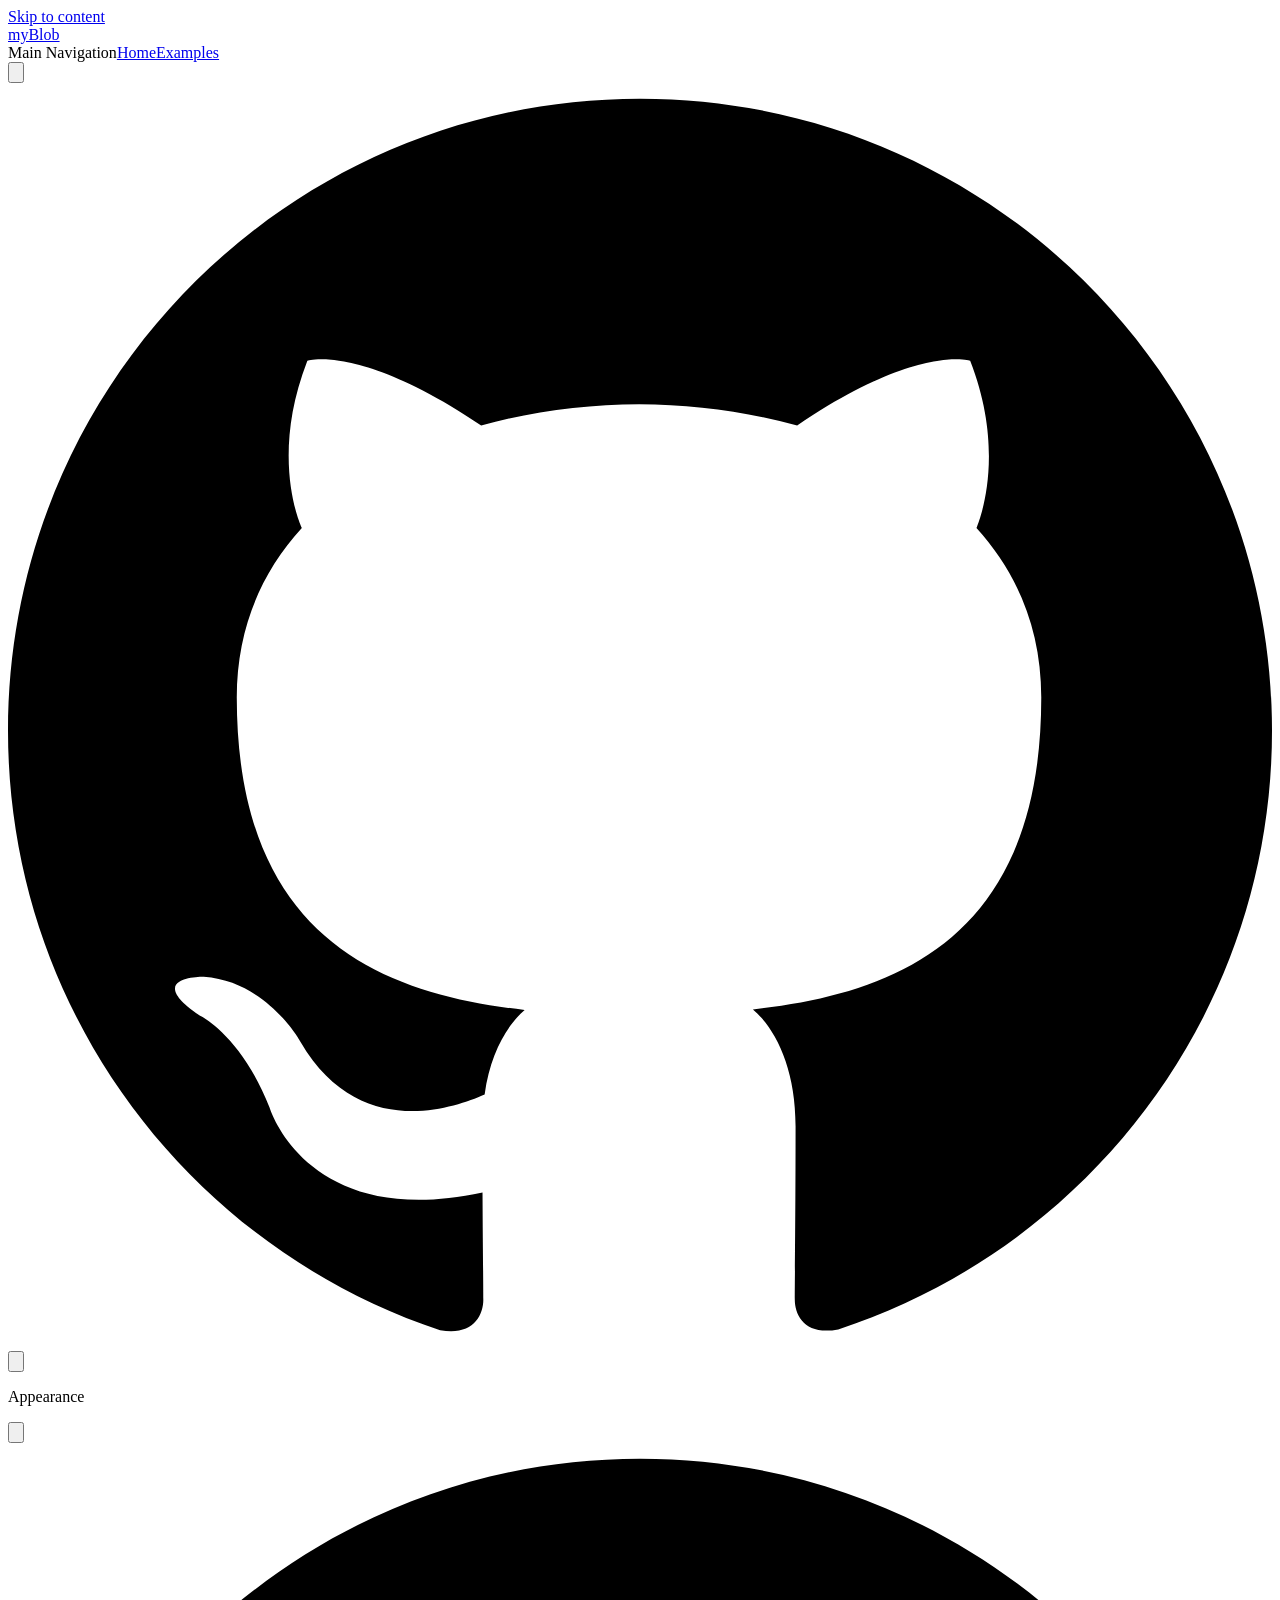
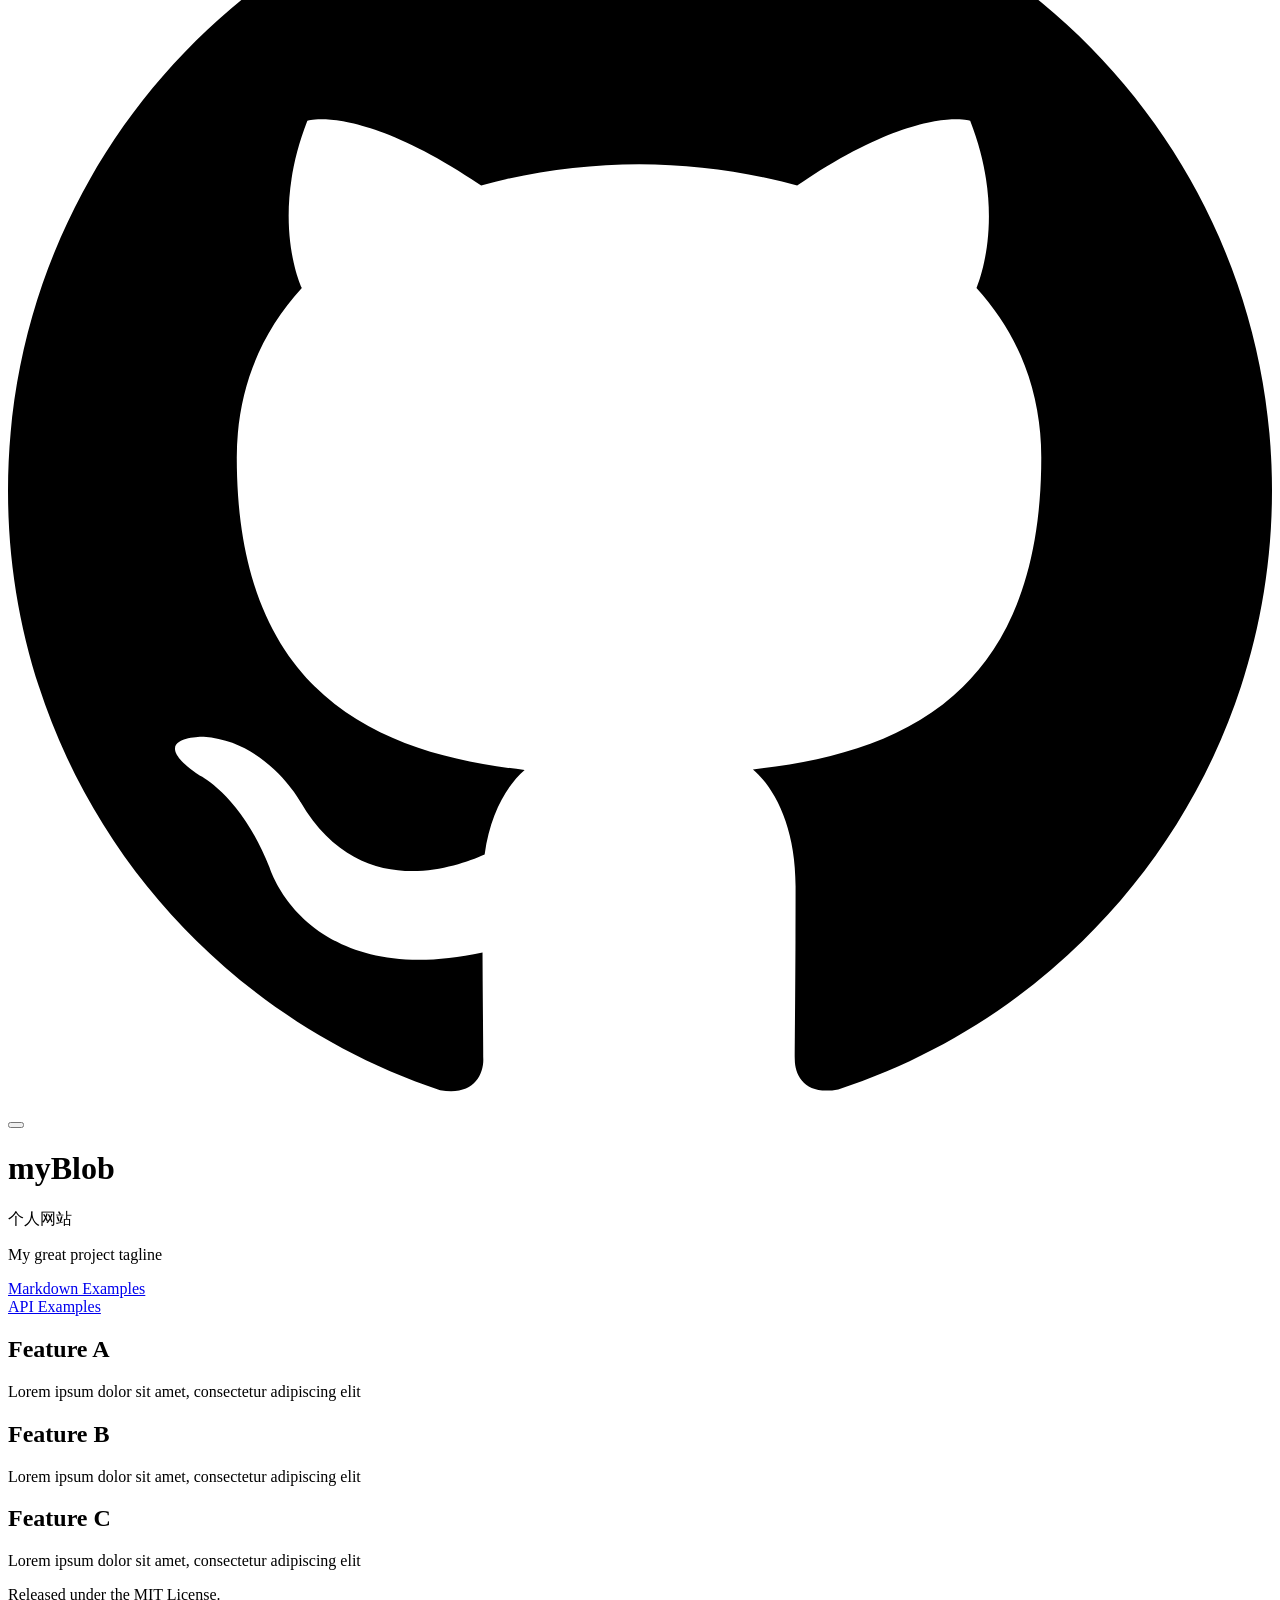
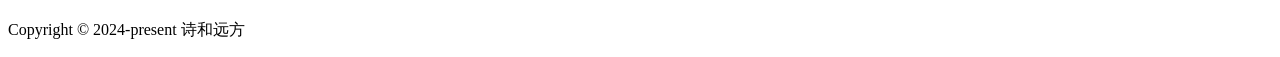
==== commit 6842f080: "Automated deployment: Wed Jan 31 04:55:31 UTC 2024 bed3bf84d78ba4d0fdfb87c1c7d29e279e88890c" ====
--- a/index.html
+++ b/index.html
@@ -6,19 +6,19 @@
     <title>myBlob</title>
     <meta name="description" content="个人网站">
     <meta name="generator" content="VitePress v1.0.0-rc.40">
-    <link rel="preload stylesheet" href="/assets/style.7wu01EOL.css" as="style">
+    <link rel="preload stylesheet" href="/myBlob/assets/style.kBHiT8GK.css" as="style">
     
-    <script type="module" src="/assets/app.zrmVUyoE.js"></script>
-    <link rel="preload" href="/assets/inter-roman-latin.bvIUbFQP.woff2" as="font" type="font/woff2" crossorigin="">
-    <link rel="modulepreload" href="/assets/chunks/framework.2xniYgV0.js">
-    <link rel="modulepreload" href="/assets/chunks/theme.xOXDt9tU.js">
-    <link rel="modulepreload" href="/assets/index.md.QD0EsUAk.lean.js">
+    <script type="module" src="/myBlob/assets/app.Cfge_QTX.js"></script>
+    <link rel="preload" href="/myBlob/assets/inter-roman-latin.bvIUbFQP.woff2" as="font" type="font/woff2" crossorigin="">
+    <link rel="modulepreload" href="/myBlob/assets/chunks/framework.GwU66cNh.js">
+    <link rel="modulepreload" href="/myBlob/assets/chunks/theme.uFD6BSkp.js">
+    <link rel="modulepreload" href="/myBlob/assets/index.md.dk_nzwb0.lean.js">
     <script id="check-dark-mode">(()=>{const e=localStorage.getItem("vitepress-theme-appearance")||"auto",a=window.matchMedia("(prefers-color-scheme: dark)").matches;(!e||e==="auto"?a:e==="dark")&&document.documentElement.classList.add("dark")})();</script>
     <script id="check-mac-os">document.documentElement.classList.toggle("mac",/Mac|iPhone|iPod|iPad/i.test(navigator.platform));</script>
   </head>
   <body>
-    <div id="app"><div class="Layout" data-v-9d8abc1e><!--[--><!--]--><!--[--><span tabindex="-1" data-v-c8291ffa></span><a href="#VPContent" class="VPSkipLink visually-hidden" data-v-c8291ffa> Skip to content </a><!--]--><!----><header class="VPNav" data-v-9d8abc1e data-v-7ad780c2><div class="VPNavBar top" data-v-7ad780c2 data-v-3efcd581><div class="wrapper" data-v-3efcd581><div class="container" data-v-3efcd581><div class="title" data-v-3efcd581><div class="VPNavBarTitle" data-v-3efcd581 data-v-e4cade88><a class="title" href="/" data-v-e4cade88><!--[--><!--]--><!----><!--[-->myBlob<!--]--><!--[--><!--]--></a></div></div><div class="content" data-v-3efcd581><div class="content-body" data-v-3efcd581><!--[--><!--]--><div class="VPNavBarSearch search" data-v-3efcd581><!----></div><nav aria-labelledby="main-nav-aria-label" class="VPNavBarMenu menu" data-v-3efcd581 data-v-f732b5d0><span id="main-nav-aria-label" class="visually-hidden" data-v-f732b5d0>Main Navigation</span><!--[--><!--[--><a class="VPLink link VPNavBarMenuLink active" href="/" tabindex="0" data-v-f732b5d0 data-v-cb318fec><!--[--><span data-v-cb318fec>Home</span><!--]--></a><!--]--><!--[--><a class="VPLink link VPNavBarMenuLink" href="/markdown-examples.html" tabindex="0" data-v-f732b5d0 data-v-cb318fec><!--[--><span data-v-cb318fec>Examples</span><!--]--></a><!--]--><!--]--></nav><!----><div class="VPNavBarAppearance appearance" data-v-3efcd581 data-v-283b26e9><button class="VPSwitch VPSwitchAppearance" type="button" role="switch" title="Switch to dark theme" aria-checked="false" data-v-283b26e9 data-v-d80abb8e data-v-1c29e291><span class="check" data-v-1c29e291><span class="icon" data-v-1c29e291><!--[--><svg xmlns="http://www.w3.org/2000/svg" aria-hidden="true" focusable="false" viewbox="0 0 24 24" class="sun" data-v-d80abb8e><path d="M12,18c-3.3,0-6-2.7-6-6s2.7-6,6-6s6,2.7,6,6S15.3,18,12,18zM12,8c-2.2,0-4,1.8-4,4c0,2.2,1.8,4,4,4c2.2,0,4-1.8,4-4C16,9.8,14.2,8,12,8z"></path><path d="M12,4c-0.6,0-1-0.4-1-1V1c0-0.6,0.4-1,1-1s1,0.4,1,1v2C13,3.6,12.6,4,12,4z"></path><path d="M12,24c-0.6,0-1-0.4-1-1v-2c0-0.6,0.4-1,1-1s1,0.4,1,1v2C13,23.6,12.6,24,12,24z"></path><path d="M5.6,6.6c-0.3,0-0.5-0.1-0.7-0.3L3.5,4.9c-0.4-0.4-0.4-1,0-1.4s1-0.4,1.4,0l1.4,1.4c0.4,0.4,0.4,1,0,1.4C6.2,6.5,5.9,6.6,5.6,6.6z"></path><path d="M19.8,20.8c-0.3,0-0.5-0.1-0.7-0.3l-1.4-1.4c-0.4-0.4-0.4-1,0-1.4s1-0.4,1.4,0l1.4,1.4c0.4,0.4,0.4,1,0,1.4C20.3,20.7,20,20.8,19.8,20.8z"></path><path d="M3,13H1c-0.6,0-1-0.4-1-1s0.4-1,1-1h2c0.6,0,1,0.4,1,1S3.6,13,3,13z"></path><path d="M23,13h-2c-0.6,0-1-0.4-1-1s0.4-1,1-1h2c0.6,0,1,0.4,1,1S23.6,13,23,13z"></path><path d="M4.2,20.8c-0.3,0-0.5-0.1-0.7-0.3c-0.4-0.4-0.4-1,0-1.4l1.4-1.4c0.4-0.4,1-0.4,1.4,0s0.4,1,0,1.4l-1.4,1.4C4.7,20.7,4.5,20.8,4.2,20.8z"></path><path d="M18.4,6.6c-0.3,0-0.5-0.1-0.7-0.3c-0.4-0.4-0.4-1,0-1.4l1.4-1.4c0.4-0.4,1-0.4,1.4,0s0.4,1,0,1.4l-1.4,1.4C18.9,6.5,18.6,6.6,18.4,6.6z"></path></svg><svg xmlns="http://www.w3.org/2000/svg" aria-hidden="true" focusable="false" viewbox="0 0 24 24" class="moon" data-v-d80abb8e><path d="M12.1,22c-0.3,0-0.6,0-0.9,0c-5.5-0.5-9.5-5.4-9-10.9c0.4-4.8,4.2-8.6,9-9c0.4,0,0.8,0.2,1,0.5c0.2,0.3,0.2,0.8-0.1,1.1c-2,2.7-1.4,6.4,1.3,8.4c2.1,1.6,5,1.6,7.1,0c0.3-0.2,0.7-0.3,1.1-0.1c0.3,0.2,0.5,0.6,0.5,1c-0.2,2.7-1.5,5.1-3.6,6.8C16.6,21.2,14.4,22,12.1,22zM9.3,4.4c-2.9,1-5,3.6-5.2,6.8c-0.4,4.4,2.8,8.3,7.2,8.7c2.1,0.2,4.2-0.4,5.8-1.8c1.1-0.9,1.9-2.1,2.4-3.4c-2.5,0.9-5.3,0.5-7.5-1.1C9.2,11.4,8.1,7.7,9.3,4.4z"></path></svg><!--]--></span></span></button></div><div class="VPSocialLinks VPNavBarSocialLinks social-links" data-v-3efcd581 data-v-ef6192dc data-v-e71e869c><!--[--><a class="VPSocialLink no-icon" href="https://github.com/jiwei-hemeng/summary/" aria-label="github" target="_blank" rel="noopener" data-v-e71e869c data-v-16cf740a><svg role="img" viewBox="0 0 24 24" xmlns="http://www.w3.org/2000/svg"><title>GitHub</title><path d="M12 .297c-6.63 0-12 5.373-12 12 0 5.303 3.438 9.8 8.205 11.385.6.113.82-.258.82-.577 0-.285-.01-1.04-.015-2.04-3.338.724-4.042-1.61-4.042-1.61C4.422 18.07 3.633 17.7 3.633 17.7c-1.087-.744.084-.729.084-.729 1.205.084 1.838 1.236 1.838 1.236 1.07 1.835 2.809 1.305 3.495.998.108-.776.417-1.305.76-1.605-2.665-.3-5.466-1.332-5.466-5.93 0-1.31.465-2.38 1.235-3.22-.135-.303-.54-1.523.105-3.176 0 0 1.005-.322 3.3 1.23.96-.267 1.98-.399 3-.405 1.02.006 2.04.138 3 .405 2.28-1.552 3.285-1.23 3.285-1.23.645 1.653.24 2.873.12 3.176.765.84 1.23 1.91 1.23 3.22 0 4.61-2.805 5.625-5.475 5.92.42.36.81 1.096.81 2.22 0 1.606-.015 2.896-.015 3.286 0 .315.21.69.825.57C20.565 22.092 24 17.592 24 12.297c0-6.627-5.373-12-12-12"/></svg></a><!--]--></div><div class="VPFlyout VPNavBarExtra extra" data-v-3efcd581 data-v-8e87c032 data-v-aa8de344><button type="button" class="button" aria-haspopup="true" aria-expanded="false" aria-label="extra navigation" data-v-aa8de344><svg xmlns="http://www.w3.org/2000/svg" aria-hidden="true" focusable="false" viewbox="0 0 24 24" class="icon" data-v-aa8de344><circle cx="12" cy="12" r="2"></circle><circle cx="19" cy="12" r="2"></circle><circle cx="5" cy="12" r="2"></circle></svg></button><div class="menu" data-v-aa8de344><div class="VPMenu" data-v-aa8de344 data-v-e42ed9b3><!----><!--[--><!--[--><!----><div class="group" data-v-8e87c032><div class="item appearance" data-v-8e87c032><p class="label" data-v-8e87c032>Appearance</p><div class="appearance-action" data-v-8e87c032><button class="VPSwitch VPSwitchAppearance" type="button" role="switch" title="Switch to dark theme" aria-checked="false" data-v-8e87c032 data-v-d80abb8e data-v-1c29e291><span class="check" data-v-1c29e291><span class="icon" data-v-1c29e291><!--[--><svg xmlns="http://www.w3.org/2000/svg" aria-hidden="true" focusable="false" viewbox="0 0 24 24" class="sun" data-v-d80abb8e><path d="M12,18c-3.3,0-6-2.7-6-6s2.7-6,6-6s6,2.7,6,6S15.3,18,12,18zM12,8c-2.2,0-4,1.8-4,4c0,2.2,1.8,4,4,4c2.2,0,4-1.8,4-4C16,9.8,14.2,8,12,8z"></path><path d="M12,4c-0.6,0-1-0.4-1-1V1c0-0.6,0.4-1,1-1s1,0.4,1,1v2C13,3.6,12.6,4,12,4z"></path><path d="M12,24c-0.6,0-1-0.4-1-1v-2c0-0.6,0.4-1,1-1s1,0.4,1,1v2C13,23.6,12.6,24,12,24z"></path><path d="M5.6,6.6c-0.3,0-0.5-0.1-0.7-0.3L3.5,4.9c-0.4-0.4-0.4-1,0-1.4s1-0.4,1.4,0l1.4,1.4c0.4,0.4,0.4,1,0,1.4C6.2,6.5,5.9,6.6,5.6,6.6z"></path><path d="M19.8,20.8c-0.3,0-0.5-0.1-0.7-0.3l-1.4-1.4c-0.4-0.4-0.4-1,0-1.4s1-0.4,1.4,0l1.4,1.4c0.4,0.4,0.4,1,0,1.4C20.3,20.7,20,20.8,19.8,20.8z"></path><path d="M3,13H1c-0.6,0-1-0.4-1-1s0.4-1,1-1h2c0.6,0,1,0.4,1,1S3.6,13,3,13z"></path><path d="M23,13h-2c-0.6,0-1-0.4-1-1s0.4-1,1-1h2c0.6,0,1,0.4,1,1S23.6,13,23,13z"></path><path d="M4.2,20.8c-0.3,0-0.5-0.1-0.7-0.3c-0.4-0.4-0.4-1,0-1.4l1.4-1.4c0.4-0.4,1-0.4,1.4,0s0.4,1,0,1.4l-1.4,1.4C4.7,20.7,4.5,20.8,4.2,20.8z"></path><path d="M18.4,6.6c-0.3,0-0.5-0.1-0.7-0.3c-0.4-0.4-0.4-1,0-1.4l1.4-1.4c0.4-0.4,1-0.4,1.4,0s0.4,1,0,1.4l-1.4,1.4C18.9,6.5,18.6,6.6,18.4,6.6z"></path></svg><svg xmlns="http://www.w3.org/2000/svg" aria-hidden="true" focusable="false" viewbox="0 0 24 24" class="moon" data-v-d80abb8e><path d="M12.1,22c-0.3,0-0.6,0-0.9,0c-5.5-0.5-9.5-5.4-9-10.9c0.4-4.8,4.2-8.6,9-9c0.4,0,0.8,0.2,1,0.5c0.2,0.3,0.2,0.8-0.1,1.1c-2,2.7-1.4,6.4,1.3,8.4c2.1,1.6,5,1.6,7.1,0c0.3-0.2,0.7-0.3,1.1-0.1c0.3,0.2,0.5,0.6,0.5,1c-0.2,2.7-1.5,5.1-3.6,6.8C16.6,21.2,14.4,22,12.1,22zM9.3,4.4c-2.9,1-5,3.6-5.2,6.8c-0.4,4.4,2.8,8.3,7.2,8.7c2.1,0.2,4.2-0.4,5.8-1.8c1.1-0.9,1.9-2.1,2.4-3.4c-2.5,0.9-5.3,0.5-7.5-1.1C9.2,11.4,8.1,7.7,9.3,4.4z"></path></svg><!--]--></span></span></button></div></div></div><div class="group" data-v-8e87c032><div class="item social-links" data-v-8e87c032><div class="VPSocialLinks social-links-list" data-v-8e87c032 data-v-e71e869c><!--[--><a class="VPSocialLink no-icon" href="https://github.com/jiwei-hemeng/summary/" aria-label="github" target="_blank" rel="noopener" data-v-e71e869c data-v-16cf740a><svg role="img" viewBox="0 0 24 24" xmlns="http://www.w3.org/2000/svg"><title>GitHub</title><path d="M12 .297c-6.63 0-12 5.373-12 12 0 5.303 3.438 9.8 8.205 11.385.6.113.82-.258.82-.577 0-.285-.01-1.04-.015-2.04-3.338.724-4.042-1.61-4.042-1.61C4.422 18.07 3.633 17.7 3.633 17.7c-1.087-.744.084-.729.084-.729 1.205.084 1.838 1.236 1.838 1.236 1.07 1.835 2.809 1.305 3.495.998.108-.776.417-1.305.76-1.605-2.665-.3-5.466-1.332-5.466-5.93 0-1.31.465-2.38 1.235-3.22-.135-.303-.54-1.523.105-3.176 0 0 1.005-.322 3.3 1.23.96-.267 1.98-.399 3-.405 1.02.006 2.04.138 3 .405 2.28-1.552 3.285-1.23 3.285-1.23.645 1.653.24 2.873.12 3.176.765.84 1.23 1.91 1.23 3.22 0 4.61-2.805 5.625-5.475 5.92.42.36.81 1.096.81 2.22 0 1.606-.015 2.896-.015 3.286 0 .315.21.69.825.57C20.565 22.092 24 17.592 24 12.297c0-6.627-5.373-12-12-12"/></svg></a><!--]--></div></div></div><!--]--><!--]--></div></div></div><!--[--><!--]--><button type="button" class="VPNavBarHamburger hamburger" aria-label="mobile navigation" aria-expanded="false" aria-controls="VPNavScreen" data-v-3efcd581 data-v-6bee1efd><span class="container" data-v-6bee1efd><span class="top" data-v-6bee1efd></span><span class="middle" data-v-6bee1efd></span><span class="bottom" data-v-6bee1efd></span></span></button></div></div></div></div><div class="divider" data-v-3efcd581><div class="divider-line" data-v-3efcd581></div></div></div><!----></header><!----><!----><div class="VPContent is-home" id="VPContent" data-v-9d8abc1e data-v-3cf691b6><div class="VPHome" data-v-3cf691b6 data-v-20eabd3a><!--[--><!--]--><div class="VPHero VPHomeHero" data-v-20eabd3a data-v-5a3e9999><div class="container" data-v-5a3e9999><div class="main" data-v-5a3e9999><!--[--><h1 class="name" data-v-5a3e9999><span class="clip" data-v-5a3e9999>myBlob</span></h1><p class="text" data-v-5a3e9999>个人网站</p><p class="tagline" data-v-5a3e9999>My great project tagline</p><!--]--><div class="actions" data-v-5a3e9999><!--[--><div class="action" data-v-5a3e9999><a class="VPButton medium brand" href="/markdown-examples.html" data-v-5a3e9999 data-v-1e76fe75>Markdown Examples</a></div><div class="action" data-v-5a3e9999><a class="VPButton medium alt" href="/api-examples.html" data-v-5a3e9999 data-v-1e76fe75>API Examples</a></div><!--]--></div></div><!----></div></div><!--[--><!--]--><!--[--><!--]--><div class="VPFeatures VPHomeFeatures" data-v-20eabd3a data-v-b1eea84a><div class="container" data-v-b1eea84a><div class="items" data-v-b1eea84a><!--[--><div class="grid-3 item" data-v-b1eea84a><div class="VPLink no-icon VPFeature" data-v-b1eea84a data-v-ee984185><!--[--><article class="box" data-v-ee984185><!----><h2 class="title" data-v-ee984185>Feature A</h2><p class="details" data-v-ee984185>Lorem ipsum dolor sit amet, consectetur adipiscing elit</p><!----></article><!--]--></div></div><div class="grid-3 item" data-v-b1eea84a><div class="VPLink no-icon VPFeature" data-v-b1eea84a data-v-ee984185><!--[--><article class="box" data-v-ee984185><!----><h2 class="title" data-v-ee984185>Feature B</h2><p class="details" data-v-ee984185>Lorem ipsum dolor sit amet, consectetur adipiscing elit</p><!----></article><!--]--></div></div><div class="grid-3 item" data-v-b1eea84a><div class="VPLink no-icon VPFeature" data-v-b1eea84a data-v-ee984185><!--[--><article class="box" data-v-ee984185><!----><h2 class="title" data-v-ee984185>Feature C</h2><p class="details" data-v-ee984185>Lorem ipsum dolor sit amet, consectetur adipiscing elit</p><!----></article><!--]--></div></div><!--]--></div></div></div><!--[--><!--]--><div style="position:relative;" data-v-20eabd3a><div></div></div></div></div><footer class="VPFooter" data-v-9d8abc1e data-v-566314d4><div class="container" data-v-566314d4><p class="message" data-v-566314d4>Released under the MIT License.</p><p class="copyright" data-v-566314d4>Copyright © 2024-present 诗和远方</p></div></footer><!--[--><!--]--></div></div>
-    <script>window.__VP_HASH_MAP__=JSON.parse("{\"index.md\":\"QD0EsUAk\",\"markdown-examples.md\":\"QSni4RFZ\",\"api-examples.md\":\"I5CoypY2\"}");window.__VP_SITE_DATA__=JSON.parse("{\"lang\":\"en-US\",\"dir\":\"ltr\",\"title\":\"myBlob\",\"description\":\"个人网站\",\"base\":\"/\",\"head\":[],\"router\":{\"prefetchLinks\":true},\"appearance\":true,\"themeConfig\":{\"nav\":[{\"text\":\"Home\",\"link\":\"/\"},{\"text\":\"Examples\",\"link\":\"/markdown-examples\"}],\"sidebar\":[{\"text\":\"Examples\",\"items\":[{\"text\":\"Markdown Examples\",\"link\":\"/markdown-examples\"},{\"text\":\"Runtime API Examples\",\"link\":\"/api-examples\"}]}],\"socialLinks\":[{\"icon\":\"github\",\"link\":\"https://github.com/jiwei-hemeng/summary/\"}],\"footer\":{\"message\":\"Released under the MIT License.\",\"copyright\":\"Copyright © 2024-present 诗和远方\"}},\"locales\":{},\"scrollOffset\":134,\"cleanUrls\":false}");</script>
+    <div id="app"><div class="Layout" data-v-9d8abc1e><!--[--><!--]--><!--[--><span tabindex="-1" data-v-c8291ffa></span><a href="#VPContent" class="VPSkipLink visually-hidden" data-v-c8291ffa> Skip to content </a><!--]--><!----><header class="VPNav" data-v-9d8abc1e data-v-7ad780c2><div class="VPNavBar top" data-v-7ad780c2 data-v-3efcd581><div class="wrapper" data-v-3efcd581><div class="container" data-v-3efcd581><div class="title" data-v-3efcd581><div class="VPNavBarTitle" data-v-3efcd581 data-v-e4cade88><a class="title" href="/myBlob/" data-v-e4cade88><!--[--><!--]--><!----><!--[-->myBlob<!--]--><!--[--><!--]--></a></div></div><div class="content" data-v-3efcd581><div class="content-body" data-v-3efcd581><!--[--><!--]--><div class="VPNavBarSearch search" data-v-3efcd581><!----></div><nav aria-labelledby="main-nav-aria-label" class="VPNavBarMenu menu" data-v-3efcd581 data-v-f732b5d0><span id="main-nav-aria-label" class="visually-hidden" data-v-f732b5d0>Main Navigation</span><!--[--><!--[--><a class="VPLink link VPNavBarMenuLink active" href="/myBlob/" tabindex="0" data-v-f732b5d0 data-v-cb318fec><!--[--><span data-v-cb318fec>Home</span><!--]--></a><!--]--><!--[--><a class="VPLink link VPNavBarMenuLink" href="/myBlob/markdown-examples.html" tabindex="0" data-v-f732b5d0 data-v-cb318fec><!--[--><span data-v-cb318fec>Examples</span><!--]--></a><!--]--><!--]--></nav><!----><div class="VPNavBarAppearance appearance" data-v-3efcd581 data-v-283b26e9><button class="VPSwitch VPSwitchAppearance" type="button" role="switch" title="Switch to dark theme" aria-checked="false" data-v-283b26e9 data-v-d80abb8e data-v-1c29e291><span class="check" data-v-1c29e291><span class="icon" data-v-1c29e291><!--[--><svg xmlns="http://www.w3.org/2000/svg" aria-hidden="true" focusable="false" viewbox="0 0 24 24" class="sun" data-v-d80abb8e><path d="M12,18c-3.3,0-6-2.7-6-6s2.7-6,6-6s6,2.7,6,6S15.3,18,12,18zM12,8c-2.2,0-4,1.8-4,4c0,2.2,1.8,4,4,4c2.2,0,4-1.8,4-4C16,9.8,14.2,8,12,8z"></path><path d="M12,4c-0.6,0-1-0.4-1-1V1c0-0.6,0.4-1,1-1s1,0.4,1,1v2C13,3.6,12.6,4,12,4z"></path><path d="M12,24c-0.6,0-1-0.4-1-1v-2c0-0.6,0.4-1,1-1s1,0.4,1,1v2C13,23.6,12.6,24,12,24z"></path><path d="M5.6,6.6c-0.3,0-0.5-0.1-0.7-0.3L3.5,4.9c-0.4-0.4-0.4-1,0-1.4s1-0.4,1.4,0l1.4,1.4c0.4,0.4,0.4,1,0,1.4C6.2,6.5,5.9,6.6,5.6,6.6z"></path><path d="M19.8,20.8c-0.3,0-0.5-0.1-0.7-0.3l-1.4-1.4c-0.4-0.4-0.4-1,0-1.4s1-0.4,1.4,0l1.4,1.4c0.4,0.4,0.4,1,0,1.4C20.3,20.7,20,20.8,19.8,20.8z"></path><path d="M3,13H1c-0.6,0-1-0.4-1-1s0.4-1,1-1h2c0.6,0,1,0.4,1,1S3.6,13,3,13z"></path><path d="M23,13h-2c-0.6,0-1-0.4-1-1s0.4-1,1-1h2c0.6,0,1,0.4,1,1S23.6,13,23,13z"></path><path d="M4.2,20.8c-0.3,0-0.5-0.1-0.7-0.3c-0.4-0.4-0.4-1,0-1.4l1.4-1.4c0.4-0.4,1-0.4,1.4,0s0.4,1,0,1.4l-1.4,1.4C4.7,20.7,4.5,20.8,4.2,20.8z"></path><path d="M18.4,6.6c-0.3,0-0.5-0.1-0.7-0.3c-0.4-0.4-0.4-1,0-1.4l1.4-1.4c0.4-0.4,1-0.4,1.4,0s0.4,1,0,1.4l-1.4,1.4C18.9,6.5,18.6,6.6,18.4,6.6z"></path></svg><svg xmlns="http://www.w3.org/2000/svg" aria-hidden="true" focusable="false" viewbox="0 0 24 24" class="moon" data-v-d80abb8e><path d="M12.1,22c-0.3,0-0.6,0-0.9,0c-5.5-0.5-9.5-5.4-9-10.9c0.4-4.8,4.2-8.6,9-9c0.4,0,0.8,0.2,1,0.5c0.2,0.3,0.2,0.8-0.1,1.1c-2,2.7-1.4,6.4,1.3,8.4c2.1,1.6,5,1.6,7.1,0c0.3-0.2,0.7-0.3,1.1-0.1c0.3,0.2,0.5,0.6,0.5,1c-0.2,2.7-1.5,5.1-3.6,6.8C16.6,21.2,14.4,22,12.1,22zM9.3,4.4c-2.9,1-5,3.6-5.2,6.8c-0.4,4.4,2.8,8.3,7.2,8.7c2.1,0.2,4.2-0.4,5.8-1.8c1.1-0.9,1.9-2.1,2.4-3.4c-2.5,0.9-5.3,0.5-7.5-1.1C9.2,11.4,8.1,7.7,9.3,4.4z"></path></svg><!--]--></span></span></button></div><div class="VPSocialLinks VPNavBarSocialLinks social-links" data-v-3efcd581 data-v-ef6192dc data-v-e71e869c><!--[--><a class="VPSocialLink no-icon" href="https://github.com/jiwei-hemeng/summary/" aria-label="github" target="_blank" rel="noopener" data-v-e71e869c data-v-16cf740a><svg role="img" viewBox="0 0 24 24" xmlns="http://www.w3.org/2000/svg"><title>GitHub</title><path d="M12 .297c-6.63 0-12 5.373-12 12 0 5.303 3.438 9.8 8.205 11.385.6.113.82-.258.82-.577 0-.285-.01-1.04-.015-2.04-3.338.724-4.042-1.61-4.042-1.61C4.422 18.07 3.633 17.7 3.633 17.7c-1.087-.744.084-.729.084-.729 1.205.084 1.838 1.236 1.838 1.236 1.07 1.835 2.809 1.305 3.495.998.108-.776.417-1.305.76-1.605-2.665-.3-5.466-1.332-5.466-5.93 0-1.31.465-2.38 1.235-3.22-.135-.303-.54-1.523.105-3.176 0 0 1.005-.322 3.3 1.23.96-.267 1.98-.399 3-.405 1.02.006 2.04.138 3 .405 2.28-1.552 3.285-1.23 3.285-1.23.645 1.653.24 2.873.12 3.176.765.84 1.23 1.91 1.23 3.22 0 4.61-2.805 5.625-5.475 5.92.42.36.81 1.096.81 2.22 0 1.606-.015 2.896-.015 3.286 0 .315.21.69.825.57C20.565 22.092 24 17.592 24 12.297c0-6.627-5.373-12-12-12"/></svg></a><!--]--></div><div class="VPFlyout VPNavBarExtra extra" data-v-3efcd581 data-v-8e87c032 data-v-aa8de344><button type="button" class="button" aria-haspopup="true" aria-expanded="false" aria-label="extra navigation" data-v-aa8de344><svg xmlns="http://www.w3.org/2000/svg" aria-hidden="true" focusable="false" viewbox="0 0 24 24" class="icon" data-v-aa8de344><circle cx="12" cy="12" r="2"></circle><circle cx="19" cy="12" r="2"></circle><circle cx="5" cy="12" r="2"></circle></svg></button><div class="menu" data-v-aa8de344><div class="VPMenu" data-v-aa8de344 data-v-e42ed9b3><!----><!--[--><!--[--><!----><div class="group" data-v-8e87c032><div class="item appearance" data-v-8e87c032><p class="label" data-v-8e87c032>Appearance</p><div class="appearance-action" data-v-8e87c032><button class="VPSwitch VPSwitchAppearance" type="button" role="switch" title="Switch to dark theme" aria-checked="false" data-v-8e87c032 data-v-d80abb8e data-v-1c29e291><span class="check" data-v-1c29e291><span class="icon" data-v-1c29e291><!--[--><svg xmlns="http://www.w3.org/2000/svg" aria-hidden="true" focusable="false" viewbox="0 0 24 24" class="sun" data-v-d80abb8e><path d="M12,18c-3.3,0-6-2.7-6-6s2.7-6,6-6s6,2.7,6,6S15.3,18,12,18zM12,8c-2.2,0-4,1.8-4,4c0,2.2,1.8,4,4,4c2.2,0,4-1.8,4-4C16,9.8,14.2,8,12,8z"></path><path d="M12,4c-0.6,0-1-0.4-1-1V1c0-0.6,0.4-1,1-1s1,0.4,1,1v2C13,3.6,12.6,4,12,4z"></path><path d="M12,24c-0.6,0-1-0.4-1-1v-2c0-0.6,0.4-1,1-1s1,0.4,1,1v2C13,23.6,12.6,24,12,24z"></path><path d="M5.6,6.6c-0.3,0-0.5-0.1-0.7-0.3L3.5,4.9c-0.4-0.4-0.4-1,0-1.4s1-0.4,1.4,0l1.4,1.4c0.4,0.4,0.4,1,0,1.4C6.2,6.5,5.9,6.6,5.6,6.6z"></path><path d="M19.8,20.8c-0.3,0-0.5-0.1-0.7-0.3l-1.4-1.4c-0.4-0.4-0.4-1,0-1.4s1-0.4,1.4,0l1.4,1.4c0.4,0.4,0.4,1,0,1.4C20.3,20.7,20,20.8,19.8,20.8z"></path><path d="M3,13H1c-0.6,0-1-0.4-1-1s0.4-1,1-1h2c0.6,0,1,0.4,1,1S3.6,13,3,13z"></path><path d="M23,13h-2c-0.6,0-1-0.4-1-1s0.4-1,1-1h2c0.6,0,1,0.4,1,1S23.6,13,23,13z"></path><path d="M4.2,20.8c-0.3,0-0.5-0.1-0.7-0.3c-0.4-0.4-0.4-1,0-1.4l1.4-1.4c0.4-0.4,1-0.4,1.4,0s0.4,1,0,1.4l-1.4,1.4C4.7,20.7,4.5,20.8,4.2,20.8z"></path><path d="M18.4,6.6c-0.3,0-0.5-0.1-0.7-0.3c-0.4-0.4-0.4-1,0-1.4l1.4-1.4c0.4-0.4,1-0.4,1.4,0s0.4,1,0,1.4l-1.4,1.4C18.9,6.5,18.6,6.6,18.4,6.6z"></path></svg><svg xmlns="http://www.w3.org/2000/svg" aria-hidden="true" focusable="false" viewbox="0 0 24 24" class="moon" data-v-d80abb8e><path d="M12.1,22c-0.3,0-0.6,0-0.9,0c-5.5-0.5-9.5-5.4-9-10.9c0.4-4.8,4.2-8.6,9-9c0.4,0,0.8,0.2,1,0.5c0.2,0.3,0.2,0.8-0.1,1.1c-2,2.7-1.4,6.4,1.3,8.4c2.1,1.6,5,1.6,7.1,0c0.3-0.2,0.7-0.3,1.1-0.1c0.3,0.2,0.5,0.6,0.5,1c-0.2,2.7-1.5,5.1-3.6,6.8C16.6,21.2,14.4,22,12.1,22zM9.3,4.4c-2.9,1-5,3.6-5.2,6.8c-0.4,4.4,2.8,8.3,7.2,8.7c2.1,0.2,4.2-0.4,5.8-1.8c1.1-0.9,1.9-2.1,2.4-3.4c-2.5,0.9-5.3,0.5-7.5-1.1C9.2,11.4,8.1,7.7,9.3,4.4z"></path></svg><!--]--></span></span></button></div></div></div><div class="group" data-v-8e87c032><div class="item social-links" data-v-8e87c032><div class="VPSocialLinks social-links-list" data-v-8e87c032 data-v-e71e869c><!--[--><a class="VPSocialLink no-icon" href="https://github.com/jiwei-hemeng/summary/" aria-label="github" target="_blank" rel="noopener" data-v-e71e869c data-v-16cf740a><svg role="img" viewBox="0 0 24 24" xmlns="http://www.w3.org/2000/svg"><title>GitHub</title><path d="M12 .297c-6.63 0-12 5.373-12 12 0 5.303 3.438 9.8 8.205 11.385.6.113.82-.258.82-.577 0-.285-.01-1.04-.015-2.04-3.338.724-4.042-1.61-4.042-1.61C4.422 18.07 3.633 17.7 3.633 17.7c-1.087-.744.084-.729.084-.729 1.205.084 1.838 1.236 1.838 1.236 1.07 1.835 2.809 1.305 3.495.998.108-.776.417-1.305.76-1.605-2.665-.3-5.466-1.332-5.466-5.93 0-1.31.465-2.38 1.235-3.22-.135-.303-.54-1.523.105-3.176 0 0 1.005-.322 3.3 1.23.96-.267 1.98-.399 3-.405 1.02.006 2.04.138 3 .405 2.28-1.552 3.285-1.23 3.285-1.23.645 1.653.24 2.873.12 3.176.765.84 1.23 1.91 1.23 3.22 0 4.61-2.805 5.625-5.475 5.92.42.36.81 1.096.81 2.22 0 1.606-.015 2.896-.015 3.286 0 .315.21.69.825.57C20.565 22.092 24 17.592 24 12.297c0-6.627-5.373-12-12-12"/></svg></a><!--]--></div></div></div><!--]--><!--]--></div></div></div><!--[--><!--]--><button type="button" class="VPNavBarHamburger hamburger" aria-label="mobile navigation" aria-expanded="false" aria-controls="VPNavScreen" data-v-3efcd581 data-v-6bee1efd><span class="container" data-v-6bee1efd><span class="top" data-v-6bee1efd></span><span class="middle" data-v-6bee1efd></span><span class="bottom" data-v-6bee1efd></span></span></button></div></div></div></div><div class="divider" data-v-3efcd581><div class="divider-line" data-v-3efcd581></div></div></div><!----></header><!----><!----><div class="VPContent is-home" id="VPContent" data-v-9d8abc1e data-v-3cf691b6><div class="VPHome" data-v-3cf691b6 data-v-20eabd3a><!--[--><!--]--><div class="VPHero VPHomeHero" data-v-20eabd3a data-v-5a3e9999><div class="container" data-v-5a3e9999><div class="main" data-v-5a3e9999><!--[--><h1 class="name" data-v-5a3e9999><span class="clip" data-v-5a3e9999>myBlob</span></h1><p class="text" data-v-5a3e9999>个人网站</p><p class="tagline" data-v-5a3e9999>My great project tagline</p><!--]--><div class="actions" data-v-5a3e9999><!--[--><div class="action" data-v-5a3e9999><a class="VPButton medium brand" href="/myBlob/markdown-examples.html" data-v-5a3e9999 data-v-1e76fe75>Markdown Examples</a></div><div class="action" data-v-5a3e9999><a class="VPButton medium alt" href="/myBlob/api-examples.html" data-v-5a3e9999 data-v-1e76fe75>API Examples</a></div><!--]--></div></div><!----></div></div><!--[--><!--]--><!--[--><!--]--><div class="VPFeatures VPHomeFeatures" data-v-20eabd3a data-v-b1eea84a><div class="container" data-v-b1eea84a><div class="items" data-v-b1eea84a><!--[--><div class="grid-3 item" data-v-b1eea84a><div class="VPLink no-icon VPFeature" data-v-b1eea84a data-v-ee984185><!--[--><article class="box" data-v-ee984185><!----><h2 class="title" data-v-ee984185>Feature A</h2><p class="details" data-v-ee984185>Lorem ipsum dolor sit amet, consectetur adipiscing elit</p><!----></article><!--]--></div></div><div class="grid-3 item" data-v-b1eea84a><div class="VPLink no-icon VPFeature" data-v-b1eea84a data-v-ee984185><!--[--><article class="box" data-v-ee984185><!----><h2 class="title" data-v-ee984185>Feature B</h2><p class="details" data-v-ee984185>Lorem ipsum dolor sit amet, consectetur adipiscing elit</p><!----></article><!--]--></div></div><div class="grid-3 item" data-v-b1eea84a><div class="VPLink no-icon VPFeature" data-v-b1eea84a data-v-ee984185><!--[--><article class="box" data-v-ee984185><!----><h2 class="title" data-v-ee984185>Feature C</h2><p class="details" data-v-ee984185>Lorem ipsum dolor sit amet, consectetur adipiscing elit</p><!----></article><!--]--></div></div><!--]--></div></div></div><!--[--><!--]--><div style="position:relative;" data-v-20eabd3a><div></div></div></div></div><footer class="VPFooter" data-v-9d8abc1e data-v-566314d4><div class="container" data-v-566314d4><p class="message" data-v-566314d4>Released under the MIT License.</p><p class="copyright" data-v-566314d4>Copyright © 2024-present 诗和远方</p></div></footer><!--[--><!--]--></div></div>
+    <script>window.__VP_HASH_MAP__=JSON.parse("{\"api-examples.md\":\"M8SpzMUY\",\"index.md\":\"dk_nzwb0\",\"markdown-examples.md\":\"HAwMMMnF\"}");window.__VP_SITE_DATA__=JSON.parse("{\"lang\":\"en-US\",\"dir\":\"ltr\",\"title\":\"myBlob\",\"description\":\"个人网站\",\"base\":\"/myBlob/\",\"head\":[],\"router\":{\"prefetchLinks\":true},\"appearance\":true,\"themeConfig\":{\"nav\":[{\"text\":\"Home\",\"link\":\"/\"},{\"text\":\"Examples\",\"link\":\"/markdown-examples\"}],\"sidebar\":[{\"text\":\"Examples\",\"items\":[{\"text\":\"Markdown Examples\",\"link\":\"/markdown-examples\"},{\"text\":\"Runtime API Examples\",\"link\":\"/api-examples\"}]}],\"socialLinks\":[{\"icon\":\"github\",\"link\":\"https://github.com/jiwei-hemeng/summary/\"}],\"footer\":{\"message\":\"Released under the MIT License.\",\"copyright\":\"Copyright © 2024-present 诗和远方\"}},\"locales\":{},\"scrollOffset\":134,\"cleanUrls\":false}");</script>
     
   </body>
 </html>
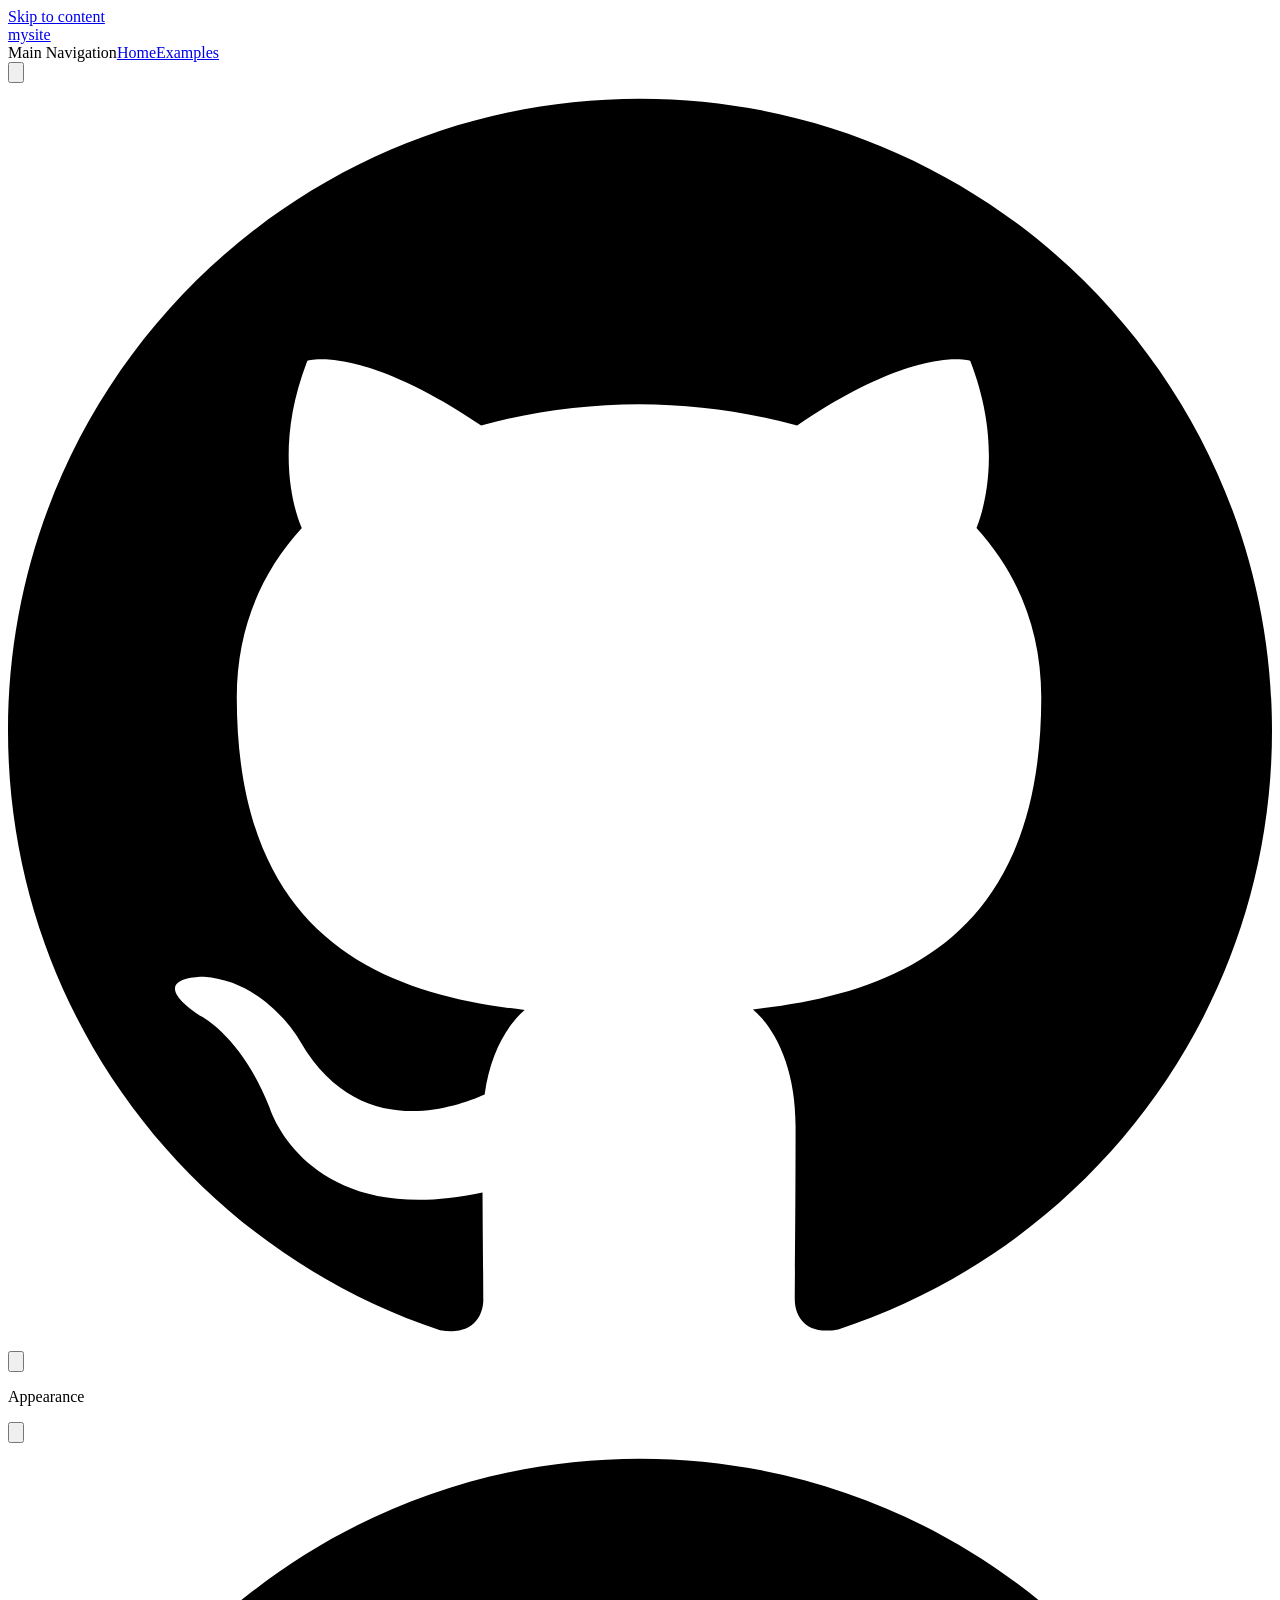
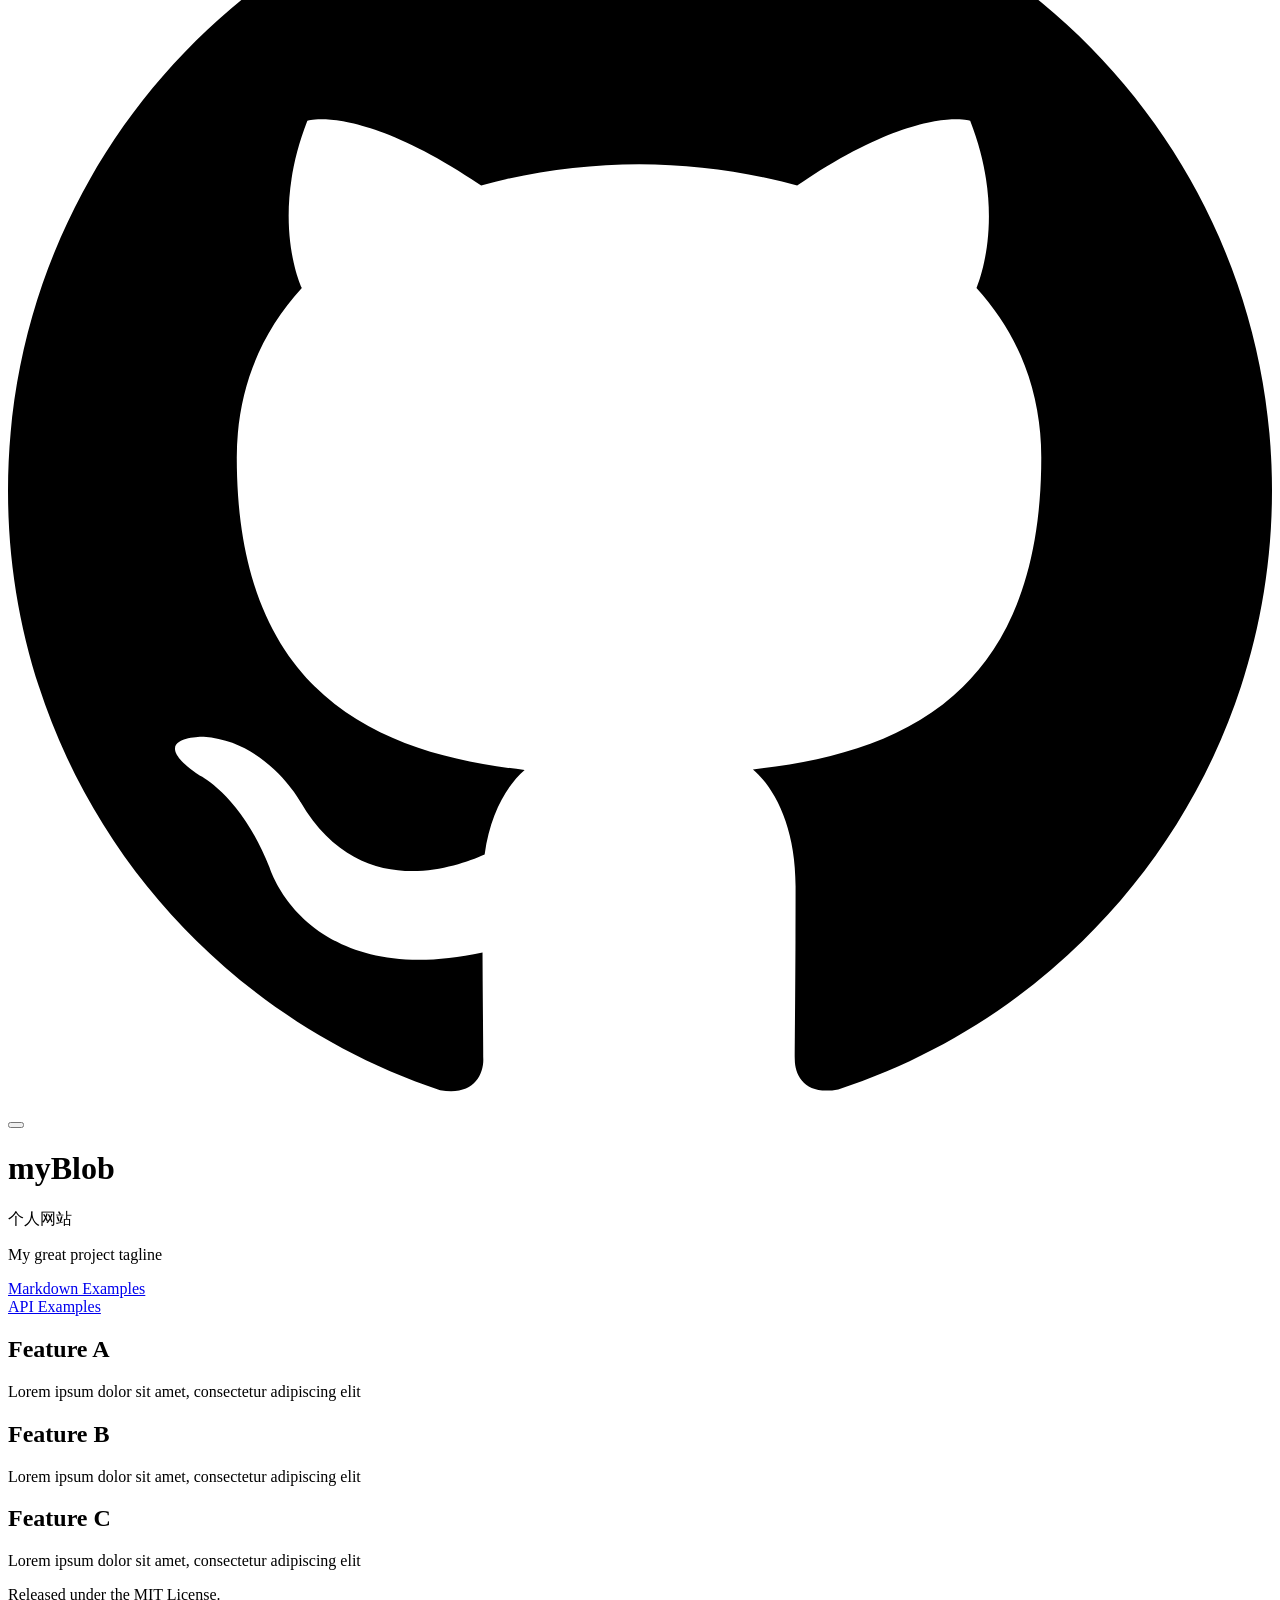
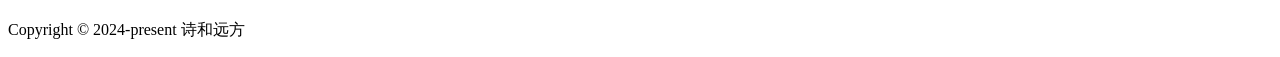
==== commit 3c5fd476: "Automated deployment: Wed Jan 31 05:00:36 UTC 2024 9bc0934f47a348b3c3a358260b5e2fe6dec54f72" ====
--- a/index.html
+++ b/index.html
@@ -3,7 +3,7 @@
   <head>
     <meta charset="utf-8">
     <meta name="viewport" content="width=device-width,initial-scale=1">
-    <title>myBlob</title>
+    <title>mysite</title>
     <meta name="description" content="个人网站">
     <meta name="generator" content="VitePress v1.0.0-rc.40">
     <link rel="preload stylesheet" href="/myBlob/assets/style.kBHiT8GK.css" as="style">
@@ -17,8 +17,8 @@
     <script id="check-mac-os">document.documentElement.classList.toggle("mac",/Mac|iPhone|iPod|iPad/i.test(navigator.platform));</script>
   </head>
   <body>
-    <div id="app"><div class="Layout" data-v-9d8abc1e><!--[--><!--]--><!--[--><span tabindex="-1" data-v-c8291ffa></span><a href="#VPContent" class="VPSkipLink visually-hidden" data-v-c8291ffa> Skip to content </a><!--]--><!----><header class="VPNav" data-v-9d8abc1e data-v-7ad780c2><div class="VPNavBar top" data-v-7ad780c2 data-v-3efcd581><div class="wrapper" data-v-3efcd581><div class="container" data-v-3efcd581><div class="title" data-v-3efcd581><div class="VPNavBarTitle" data-v-3efcd581 data-v-e4cade88><a class="title" href="/myBlob/" data-v-e4cade88><!--[--><!--]--><!----><!--[-->myBlob<!--]--><!--[--><!--]--></a></div></div><div class="content" data-v-3efcd581><div class="content-body" data-v-3efcd581><!--[--><!--]--><div class="VPNavBarSearch search" data-v-3efcd581><!----></div><nav aria-labelledby="main-nav-aria-label" class="VPNavBarMenu menu" data-v-3efcd581 data-v-f732b5d0><span id="main-nav-aria-label" class="visually-hidden" data-v-f732b5d0>Main Navigation</span><!--[--><!--[--><a class="VPLink link VPNavBarMenuLink active" href="/myBlob/" tabindex="0" data-v-f732b5d0 data-v-cb318fec><!--[--><span data-v-cb318fec>Home</span><!--]--></a><!--]--><!--[--><a class="VPLink link VPNavBarMenuLink" href="/myBlob/markdown-examples.html" tabindex="0" data-v-f732b5d0 data-v-cb318fec><!--[--><span data-v-cb318fec>Examples</span><!--]--></a><!--]--><!--]--></nav><!----><div class="VPNavBarAppearance appearance" data-v-3efcd581 data-v-283b26e9><button class="VPSwitch VPSwitchAppearance" type="button" role="switch" title="Switch to dark theme" aria-checked="false" data-v-283b26e9 data-v-d80abb8e data-v-1c29e291><span class="check" data-v-1c29e291><span class="icon" data-v-1c29e291><!--[--><svg xmlns="http://www.w3.org/2000/svg" aria-hidden="true" focusable="false" viewbox="0 0 24 24" class="sun" data-v-d80abb8e><path d="M12,18c-3.3,0-6-2.7-6-6s2.7-6,6-6s6,2.7,6,6S15.3,18,12,18zM12,8c-2.2,0-4,1.8-4,4c0,2.2,1.8,4,4,4c2.2,0,4-1.8,4-4C16,9.8,14.2,8,12,8z"></path><path d="M12,4c-0.6,0-1-0.4-1-1V1c0-0.6,0.4-1,1-1s1,0.4,1,1v2C13,3.6,12.6,4,12,4z"></path><path d="M12,24c-0.6,0-1-0.4-1-1v-2c0-0.6,0.4-1,1-1s1,0.4,1,1v2C13,23.6,12.6,24,12,24z"></path><path d="M5.6,6.6c-0.3,0-0.5-0.1-0.7-0.3L3.5,4.9c-0.4-0.4-0.4-1,0-1.4s1-0.4,1.4,0l1.4,1.4c0.4,0.4,0.4,1,0,1.4C6.2,6.5,5.9,6.6,5.6,6.6z"></path><path d="M19.8,20.8c-0.3,0-0.5-0.1-0.7-0.3l-1.4-1.4c-0.4-0.4-0.4-1,0-1.4s1-0.4,1.4,0l1.4,1.4c0.4,0.4,0.4,1,0,1.4C20.3,20.7,20,20.8,19.8,20.8z"></path><path d="M3,13H1c-0.6,0-1-0.4-1-1s0.4-1,1-1h2c0.6,0,1,0.4,1,1S3.6,13,3,13z"></path><path d="M23,13h-2c-0.6,0-1-0.4-1-1s0.4-1,1-1h2c0.6,0,1,0.4,1,1S23.6,13,23,13z"></path><path d="M4.2,20.8c-0.3,0-0.5-0.1-0.7-0.3c-0.4-0.4-0.4-1,0-1.4l1.4-1.4c0.4-0.4,1-0.4,1.4,0s0.4,1,0,1.4l-1.4,1.4C4.7,20.7,4.5,20.8,4.2,20.8z"></path><path d="M18.4,6.6c-0.3,0-0.5-0.1-0.7-0.3c-0.4-0.4-0.4-1,0-1.4l1.4-1.4c0.4-0.4,1-0.4,1.4,0s0.4,1,0,1.4l-1.4,1.4C18.9,6.5,18.6,6.6,18.4,6.6z"></path></svg><svg xmlns="http://www.w3.org/2000/svg" aria-hidden="true" focusable="false" viewbox="0 0 24 24" class="moon" data-v-d80abb8e><path d="M12.1,22c-0.3,0-0.6,0-0.9,0c-5.5-0.5-9.5-5.4-9-10.9c0.4-4.8,4.2-8.6,9-9c0.4,0,0.8,0.2,1,0.5c0.2,0.3,0.2,0.8-0.1,1.1c-2,2.7-1.4,6.4,1.3,8.4c2.1,1.6,5,1.6,7.1,0c0.3-0.2,0.7-0.3,1.1-0.1c0.3,0.2,0.5,0.6,0.5,1c-0.2,2.7-1.5,5.1-3.6,6.8C16.6,21.2,14.4,22,12.1,22zM9.3,4.4c-2.9,1-5,3.6-5.2,6.8c-0.4,4.4,2.8,8.3,7.2,8.7c2.1,0.2,4.2-0.4,5.8-1.8c1.1-0.9,1.9-2.1,2.4-3.4c-2.5,0.9-5.3,0.5-7.5-1.1C9.2,11.4,8.1,7.7,9.3,4.4z"></path></svg><!--]--></span></span></button></div><div class="VPSocialLinks VPNavBarSocialLinks social-links" data-v-3efcd581 data-v-ef6192dc data-v-e71e869c><!--[--><a class="VPSocialLink no-icon" href="https://github.com/jiwei-hemeng/summary/" aria-label="github" target="_blank" rel="noopener" data-v-e71e869c data-v-16cf740a><svg role="img" viewBox="0 0 24 24" xmlns="http://www.w3.org/2000/svg"><title>GitHub</title><path d="M12 .297c-6.63 0-12 5.373-12 12 0 5.303 3.438 9.8 8.205 11.385.6.113.82-.258.82-.577 0-.285-.01-1.04-.015-2.04-3.338.724-4.042-1.61-4.042-1.61C4.422 18.07 3.633 17.7 3.633 17.7c-1.087-.744.084-.729.084-.729 1.205.084 1.838 1.236 1.838 1.236 1.07 1.835 2.809 1.305 3.495.998.108-.776.417-1.305.76-1.605-2.665-.3-5.466-1.332-5.466-5.93 0-1.31.465-2.38 1.235-3.22-.135-.303-.54-1.523.105-3.176 0 0 1.005-.322 3.3 1.23.96-.267 1.98-.399 3-.405 1.02.006 2.04.138 3 .405 2.28-1.552 3.285-1.23 3.285-1.23.645 1.653.24 2.873.12 3.176.765.84 1.23 1.91 1.23 3.22 0 4.61-2.805 5.625-5.475 5.92.42.36.81 1.096.81 2.22 0 1.606-.015 2.896-.015 3.286 0 .315.21.69.825.57C20.565 22.092 24 17.592 24 12.297c0-6.627-5.373-12-12-12"/></svg></a><!--]--></div><div class="VPFlyout VPNavBarExtra extra" data-v-3efcd581 data-v-8e87c032 data-v-aa8de344><button type="button" class="button" aria-haspopup="true" aria-expanded="false" aria-label="extra navigation" data-v-aa8de344><svg xmlns="http://www.w3.org/2000/svg" aria-hidden="true" focusable="false" viewbox="0 0 24 24" class="icon" data-v-aa8de344><circle cx="12" cy="12" r="2"></circle><circle cx="19" cy="12" r="2"></circle><circle cx="5" cy="12" r="2"></circle></svg></button><div class="menu" data-v-aa8de344><div class="VPMenu" data-v-aa8de344 data-v-e42ed9b3><!----><!--[--><!--[--><!----><div class="group" data-v-8e87c032><div class="item appearance" data-v-8e87c032><p class="label" data-v-8e87c032>Appearance</p><div class="appearance-action" data-v-8e87c032><button class="VPSwitch VPSwitchAppearance" type="button" role="switch" title="Switch to dark theme" aria-checked="false" data-v-8e87c032 data-v-d80abb8e data-v-1c29e291><span class="check" data-v-1c29e291><span class="icon" data-v-1c29e291><!--[--><svg xmlns="http://www.w3.org/2000/svg" aria-hidden="true" focusable="false" viewbox="0 0 24 24" class="sun" data-v-d80abb8e><path d="M12,18c-3.3,0-6-2.7-6-6s2.7-6,6-6s6,2.7,6,6S15.3,18,12,18zM12,8c-2.2,0-4,1.8-4,4c0,2.2,1.8,4,4,4c2.2,0,4-1.8,4-4C16,9.8,14.2,8,12,8z"></path><path d="M12,4c-0.6,0-1-0.4-1-1V1c0-0.6,0.4-1,1-1s1,0.4,1,1v2C13,3.6,12.6,4,12,4z"></path><path d="M12,24c-0.6,0-1-0.4-1-1v-2c0-0.6,0.4-1,1-1s1,0.4,1,1v2C13,23.6,12.6,24,12,24z"></path><path d="M5.6,6.6c-0.3,0-0.5-0.1-0.7-0.3L3.5,4.9c-0.4-0.4-0.4-1,0-1.4s1-0.4,1.4,0l1.4,1.4c0.4,0.4,0.4,1,0,1.4C6.2,6.5,5.9,6.6,5.6,6.6z"></path><path d="M19.8,20.8c-0.3,0-0.5-0.1-0.7-0.3l-1.4-1.4c-0.4-0.4-0.4-1,0-1.4s1-0.4,1.4,0l1.4,1.4c0.4,0.4,0.4,1,0,1.4C20.3,20.7,20,20.8,19.8,20.8z"></path><path d="M3,13H1c-0.6,0-1-0.4-1-1s0.4-1,1-1h2c0.6,0,1,0.4,1,1S3.6,13,3,13z"></path><path d="M23,13h-2c-0.6,0-1-0.4-1-1s0.4-1,1-1h2c0.6,0,1,0.4,1,1S23.6,13,23,13z"></path><path d="M4.2,20.8c-0.3,0-0.5-0.1-0.7-0.3c-0.4-0.4-0.4-1,0-1.4l1.4-1.4c0.4-0.4,1-0.4,1.4,0s0.4,1,0,1.4l-1.4,1.4C4.7,20.7,4.5,20.8,4.2,20.8z"></path><path d="M18.4,6.6c-0.3,0-0.5-0.1-0.7-0.3c-0.4-0.4-0.4-1,0-1.4l1.4-1.4c0.4-0.4,1-0.4,1.4,0s0.4,1,0,1.4l-1.4,1.4C18.9,6.5,18.6,6.6,18.4,6.6z"></path></svg><svg xmlns="http://www.w3.org/2000/svg" aria-hidden="true" focusable="false" viewbox="0 0 24 24" class="moon" data-v-d80abb8e><path d="M12.1,22c-0.3,0-0.6,0-0.9,0c-5.5-0.5-9.5-5.4-9-10.9c0.4-4.8,4.2-8.6,9-9c0.4,0,0.8,0.2,1,0.5c0.2,0.3,0.2,0.8-0.1,1.1c-2,2.7-1.4,6.4,1.3,8.4c2.1,1.6,5,1.6,7.1,0c0.3-0.2,0.7-0.3,1.1-0.1c0.3,0.2,0.5,0.6,0.5,1c-0.2,2.7-1.5,5.1-3.6,6.8C16.6,21.2,14.4,22,12.1,22zM9.3,4.4c-2.9,1-5,3.6-5.2,6.8c-0.4,4.4,2.8,8.3,7.2,8.7c2.1,0.2,4.2-0.4,5.8-1.8c1.1-0.9,1.9-2.1,2.4-3.4c-2.5,0.9-5.3,0.5-7.5-1.1C9.2,11.4,8.1,7.7,9.3,4.4z"></path></svg><!--]--></span></span></button></div></div></div><div class="group" data-v-8e87c032><div class="item social-links" data-v-8e87c032><div class="VPSocialLinks social-links-list" data-v-8e87c032 data-v-e71e869c><!--[--><a class="VPSocialLink no-icon" href="https://github.com/jiwei-hemeng/summary/" aria-label="github" target="_blank" rel="noopener" data-v-e71e869c data-v-16cf740a><svg role="img" viewBox="0 0 24 24" xmlns="http://www.w3.org/2000/svg"><title>GitHub</title><path d="M12 .297c-6.63 0-12 5.373-12 12 0 5.303 3.438 9.8 8.205 11.385.6.113.82-.258.82-.577 0-.285-.01-1.04-.015-2.04-3.338.724-4.042-1.61-4.042-1.61C4.422 18.07 3.633 17.7 3.633 17.7c-1.087-.744.084-.729.084-.729 1.205.084 1.838 1.236 1.838 1.236 1.07 1.835 2.809 1.305 3.495.998.108-.776.417-1.305.76-1.605-2.665-.3-5.466-1.332-5.466-5.93 0-1.31.465-2.38 1.235-3.22-.135-.303-.54-1.523.105-3.176 0 0 1.005-.322 3.3 1.23.96-.267 1.98-.399 3-.405 1.02.006 2.04.138 3 .405 2.28-1.552 3.285-1.23 3.285-1.23.645 1.653.24 2.873.12 3.176.765.84 1.23 1.91 1.23 3.22 0 4.61-2.805 5.625-5.475 5.92.42.36.81 1.096.81 2.22 0 1.606-.015 2.896-.015 3.286 0 .315.21.69.825.57C20.565 22.092 24 17.592 24 12.297c0-6.627-5.373-12-12-12"/></svg></a><!--]--></div></div></div><!--]--><!--]--></div></div></div><!--[--><!--]--><button type="button" class="VPNavBarHamburger hamburger" aria-label="mobile navigation" aria-expanded="false" aria-controls="VPNavScreen" data-v-3efcd581 data-v-6bee1efd><span class="container" data-v-6bee1efd><span class="top" data-v-6bee1efd></span><span class="middle" data-v-6bee1efd></span><span class="bottom" data-v-6bee1efd></span></span></button></div></div></div></div><div class="divider" data-v-3efcd581><div class="divider-line" data-v-3efcd581></div></div></div><!----></header><!----><!----><div class="VPContent is-home" id="VPContent" data-v-9d8abc1e data-v-3cf691b6><div class="VPHome" data-v-3cf691b6 data-v-20eabd3a><!--[--><!--]--><div class="VPHero VPHomeHero" data-v-20eabd3a data-v-5a3e9999><div class="container" data-v-5a3e9999><div class="main" data-v-5a3e9999><!--[--><h1 class="name" data-v-5a3e9999><span class="clip" data-v-5a3e9999>myBlob</span></h1><p class="text" data-v-5a3e9999>个人网站</p><p class="tagline" data-v-5a3e9999>My great project tagline</p><!--]--><div class="actions" data-v-5a3e9999><!--[--><div class="action" data-v-5a3e9999><a class="VPButton medium brand" href="/myBlob/markdown-examples.html" data-v-5a3e9999 data-v-1e76fe75>Markdown Examples</a></div><div class="action" data-v-5a3e9999><a class="VPButton medium alt" href="/myBlob/api-examples.html" data-v-5a3e9999 data-v-1e76fe75>API Examples</a></div><!--]--></div></div><!----></div></div><!--[--><!--]--><!--[--><!--]--><div class="VPFeatures VPHomeFeatures" data-v-20eabd3a data-v-b1eea84a><div class="container" data-v-b1eea84a><div class="items" data-v-b1eea84a><!--[--><div class="grid-3 item" data-v-b1eea84a><div class="VPLink no-icon VPFeature" data-v-b1eea84a data-v-ee984185><!--[--><article class="box" data-v-ee984185><!----><h2 class="title" data-v-ee984185>Feature A</h2><p class="details" data-v-ee984185>Lorem ipsum dolor sit amet, consectetur adipiscing elit</p><!----></article><!--]--></div></div><div class="grid-3 item" data-v-b1eea84a><div class="VPLink no-icon VPFeature" data-v-b1eea84a data-v-ee984185><!--[--><article class="box" data-v-ee984185><!----><h2 class="title" data-v-ee984185>Feature B</h2><p class="details" data-v-ee984185>Lorem ipsum dolor sit amet, consectetur adipiscing elit</p><!----></article><!--]--></div></div><div class="grid-3 item" data-v-b1eea84a><div class="VPLink no-icon VPFeature" data-v-b1eea84a data-v-ee984185><!--[--><article class="box" data-v-ee984185><!----><h2 class="title" data-v-ee984185>Feature C</h2><p class="details" data-v-ee984185>Lorem ipsum dolor sit amet, consectetur adipiscing elit</p><!----></article><!--]--></div></div><!--]--></div></div></div><!--[--><!--]--><div style="position:relative;" data-v-20eabd3a><div></div></div></div></div><footer class="VPFooter" data-v-9d8abc1e data-v-566314d4><div class="container" data-v-566314d4><p class="message" data-v-566314d4>Released under the MIT License.</p><p class="copyright" data-v-566314d4>Copyright © 2024-present 诗和远方</p></div></footer><!--[--><!--]--></div></div>
-    <script>window.__VP_HASH_MAP__=JSON.parse("{\"api-examples.md\":\"M8SpzMUY\",\"index.md\":\"dk_nzwb0\",\"markdown-examples.md\":\"HAwMMMnF\"}");window.__VP_SITE_DATA__=JSON.parse("{\"lang\":\"en-US\",\"dir\":\"ltr\",\"title\":\"myBlob\",\"description\":\"个人网站\",\"base\":\"/myBlob/\",\"head\":[],\"router\":{\"prefetchLinks\":true},\"appearance\":true,\"themeConfig\":{\"nav\":[{\"text\":\"Home\",\"link\":\"/\"},{\"text\":\"Examples\",\"link\":\"/markdown-examples\"}],\"sidebar\":[{\"text\":\"Examples\",\"items\":[{\"text\":\"Markdown Examples\",\"link\":\"/markdown-examples\"},{\"text\":\"Runtime API Examples\",\"link\":\"/api-examples\"}]}],\"socialLinks\":[{\"icon\":\"github\",\"link\":\"https://github.com/jiwei-hemeng/summary/\"}],\"footer\":{\"message\":\"Released under the MIT License.\",\"copyright\":\"Copyright © 2024-present 诗和远方\"}},\"locales\":{},\"scrollOffset\":134,\"cleanUrls\":false}");</script>
+    <div id="app"><div class="Layout" data-v-9d8abc1e><!--[--><!--]--><!--[--><span tabindex="-1" data-v-c8291ffa></span><a href="#VPContent" class="VPSkipLink visually-hidden" data-v-c8291ffa> Skip to content </a><!--]--><!----><header class="VPNav" data-v-9d8abc1e data-v-7ad780c2><div class="VPNavBar top" data-v-7ad780c2 data-v-3efcd581><div class="wrapper" data-v-3efcd581><div class="container" data-v-3efcd581><div class="title" data-v-3efcd581><div class="VPNavBarTitle" data-v-3efcd581 data-v-e4cade88><a class="title" href="/myBlob/" data-v-e4cade88><!--[--><!--]--><!----><!--[-->mysite<!--]--><!--[--><!--]--></a></div></div><div class="content" data-v-3efcd581><div class="content-body" data-v-3efcd581><!--[--><!--]--><div class="VPNavBarSearch search" data-v-3efcd581><!----></div><nav aria-labelledby="main-nav-aria-label" class="VPNavBarMenu menu" data-v-3efcd581 data-v-f732b5d0><span id="main-nav-aria-label" class="visually-hidden" data-v-f732b5d0>Main Navigation</span><!--[--><!--[--><a class="VPLink link VPNavBarMenuLink active" href="/myBlob/" tabindex="0" data-v-f732b5d0 data-v-cb318fec><!--[--><span data-v-cb318fec>Home</span><!--]--></a><!--]--><!--[--><a class="VPLink link VPNavBarMenuLink" href="/myBlob/markdown-examples.html" tabindex="0" data-v-f732b5d0 data-v-cb318fec><!--[--><span data-v-cb318fec>Examples</span><!--]--></a><!--]--><!--]--></nav><!----><div class="VPNavBarAppearance appearance" data-v-3efcd581 data-v-283b26e9><button class="VPSwitch VPSwitchAppearance" type="button" role="switch" title="Switch to dark theme" aria-checked="false" data-v-283b26e9 data-v-d80abb8e data-v-1c29e291><span class="check" data-v-1c29e291><span class="icon" data-v-1c29e291><!--[--><svg xmlns="http://www.w3.org/2000/svg" aria-hidden="true" focusable="false" viewbox="0 0 24 24" class="sun" data-v-d80abb8e><path d="M12,18c-3.3,0-6-2.7-6-6s2.7-6,6-6s6,2.7,6,6S15.3,18,12,18zM12,8c-2.2,0-4,1.8-4,4c0,2.2,1.8,4,4,4c2.2,0,4-1.8,4-4C16,9.8,14.2,8,12,8z"></path><path d="M12,4c-0.6,0-1-0.4-1-1V1c0-0.6,0.4-1,1-1s1,0.4,1,1v2C13,3.6,12.6,4,12,4z"></path><path d="M12,24c-0.6,0-1-0.4-1-1v-2c0-0.6,0.4-1,1-1s1,0.4,1,1v2C13,23.6,12.6,24,12,24z"></path><path d="M5.6,6.6c-0.3,0-0.5-0.1-0.7-0.3L3.5,4.9c-0.4-0.4-0.4-1,0-1.4s1-0.4,1.4,0l1.4,1.4c0.4,0.4,0.4,1,0,1.4C6.2,6.5,5.9,6.6,5.6,6.6z"></path><path d="M19.8,20.8c-0.3,0-0.5-0.1-0.7-0.3l-1.4-1.4c-0.4-0.4-0.4-1,0-1.4s1-0.4,1.4,0l1.4,1.4c0.4,0.4,0.4,1,0,1.4C20.3,20.7,20,20.8,19.8,20.8z"></path><path d="M3,13H1c-0.6,0-1-0.4-1-1s0.4-1,1-1h2c0.6,0,1,0.4,1,1S3.6,13,3,13z"></path><path d="M23,13h-2c-0.6,0-1-0.4-1-1s0.4-1,1-1h2c0.6,0,1,0.4,1,1S23.6,13,23,13z"></path><path d="M4.2,20.8c-0.3,0-0.5-0.1-0.7-0.3c-0.4-0.4-0.4-1,0-1.4l1.4-1.4c0.4-0.4,1-0.4,1.4,0s0.4,1,0,1.4l-1.4,1.4C4.7,20.7,4.5,20.8,4.2,20.8z"></path><path d="M18.4,6.6c-0.3,0-0.5-0.1-0.7-0.3c-0.4-0.4-0.4-1,0-1.4l1.4-1.4c0.4-0.4,1-0.4,1.4,0s0.4,1,0,1.4l-1.4,1.4C18.9,6.5,18.6,6.6,18.4,6.6z"></path></svg><svg xmlns="http://www.w3.org/2000/svg" aria-hidden="true" focusable="false" viewbox="0 0 24 24" class="moon" data-v-d80abb8e><path d="M12.1,22c-0.3,0-0.6,0-0.9,0c-5.5-0.5-9.5-5.4-9-10.9c0.4-4.8,4.2-8.6,9-9c0.4,0,0.8,0.2,1,0.5c0.2,0.3,0.2,0.8-0.1,1.1c-2,2.7-1.4,6.4,1.3,8.4c2.1,1.6,5,1.6,7.1,0c0.3-0.2,0.7-0.3,1.1-0.1c0.3,0.2,0.5,0.6,0.5,1c-0.2,2.7-1.5,5.1-3.6,6.8C16.6,21.2,14.4,22,12.1,22zM9.3,4.4c-2.9,1-5,3.6-5.2,6.8c-0.4,4.4,2.8,8.3,7.2,8.7c2.1,0.2,4.2-0.4,5.8-1.8c1.1-0.9,1.9-2.1,2.4-3.4c-2.5,0.9-5.3,0.5-7.5-1.1C9.2,11.4,8.1,7.7,9.3,4.4z"></path></svg><!--]--></span></span></button></div><div class="VPSocialLinks VPNavBarSocialLinks social-links" data-v-3efcd581 data-v-ef6192dc data-v-e71e869c><!--[--><a class="VPSocialLink no-icon" href="https://github.com/jiwei-hemeng/summary/" aria-label="github" target="_blank" rel="noopener" data-v-e71e869c data-v-16cf740a><svg role="img" viewBox="0 0 24 24" xmlns="http://www.w3.org/2000/svg"><title>GitHub</title><path d="M12 .297c-6.63 0-12 5.373-12 12 0 5.303 3.438 9.8 8.205 11.385.6.113.82-.258.82-.577 0-.285-.01-1.04-.015-2.04-3.338.724-4.042-1.61-4.042-1.61C4.422 18.07 3.633 17.7 3.633 17.7c-1.087-.744.084-.729.084-.729 1.205.084 1.838 1.236 1.838 1.236 1.07 1.835 2.809 1.305 3.495.998.108-.776.417-1.305.76-1.605-2.665-.3-5.466-1.332-5.466-5.93 0-1.31.465-2.38 1.235-3.22-.135-.303-.54-1.523.105-3.176 0 0 1.005-.322 3.3 1.23.96-.267 1.98-.399 3-.405 1.02.006 2.04.138 3 .405 2.28-1.552 3.285-1.23 3.285-1.23.645 1.653.24 2.873.12 3.176.765.84 1.23 1.91 1.23 3.22 0 4.61-2.805 5.625-5.475 5.92.42.36.81 1.096.81 2.22 0 1.606-.015 2.896-.015 3.286 0 .315.21.69.825.57C20.565 22.092 24 17.592 24 12.297c0-6.627-5.373-12-12-12"/></svg></a><!--]--></div><div class="VPFlyout VPNavBarExtra extra" data-v-3efcd581 data-v-8e87c032 data-v-aa8de344><button type="button" class="button" aria-haspopup="true" aria-expanded="false" aria-label="extra navigation" data-v-aa8de344><svg xmlns="http://www.w3.org/2000/svg" aria-hidden="true" focusable="false" viewbox="0 0 24 24" class="icon" data-v-aa8de344><circle cx="12" cy="12" r="2"></circle><circle cx="19" cy="12" r="2"></circle><circle cx="5" cy="12" r="2"></circle></svg></button><div class="menu" data-v-aa8de344><div class="VPMenu" data-v-aa8de344 data-v-e42ed9b3><!----><!--[--><!--[--><!----><div class="group" data-v-8e87c032><div class="item appearance" data-v-8e87c032><p class="label" data-v-8e87c032>Appearance</p><div class="appearance-action" data-v-8e87c032><button class="VPSwitch VPSwitchAppearance" type="button" role="switch" title="Switch to dark theme" aria-checked="false" data-v-8e87c032 data-v-d80abb8e data-v-1c29e291><span class="check" data-v-1c29e291><span class="icon" data-v-1c29e291><!--[--><svg xmlns="http://www.w3.org/2000/svg" aria-hidden="true" focusable="false" viewbox="0 0 24 24" class="sun" data-v-d80abb8e><path d="M12,18c-3.3,0-6-2.7-6-6s2.7-6,6-6s6,2.7,6,6S15.3,18,12,18zM12,8c-2.2,0-4,1.8-4,4c0,2.2,1.8,4,4,4c2.2,0,4-1.8,4-4C16,9.8,14.2,8,12,8z"></path><path d="M12,4c-0.6,0-1-0.4-1-1V1c0-0.6,0.4-1,1-1s1,0.4,1,1v2C13,3.6,12.6,4,12,4z"></path><path d="M12,24c-0.6,0-1-0.4-1-1v-2c0-0.6,0.4-1,1-1s1,0.4,1,1v2C13,23.6,12.6,24,12,24z"></path><path d="M5.6,6.6c-0.3,0-0.5-0.1-0.7-0.3L3.5,4.9c-0.4-0.4-0.4-1,0-1.4s1-0.4,1.4,0l1.4,1.4c0.4,0.4,0.4,1,0,1.4C6.2,6.5,5.9,6.6,5.6,6.6z"></path><path d="M19.8,20.8c-0.3,0-0.5-0.1-0.7-0.3l-1.4-1.4c-0.4-0.4-0.4-1,0-1.4s1-0.4,1.4,0l1.4,1.4c0.4,0.4,0.4,1,0,1.4C20.3,20.7,20,20.8,19.8,20.8z"></path><path d="M3,13H1c-0.6,0-1-0.4-1-1s0.4-1,1-1h2c0.6,0,1,0.4,1,1S3.6,13,3,13z"></path><path d="M23,13h-2c-0.6,0-1-0.4-1-1s0.4-1,1-1h2c0.6,0,1,0.4,1,1S23.6,13,23,13z"></path><path d="M4.2,20.8c-0.3,0-0.5-0.1-0.7-0.3c-0.4-0.4-0.4-1,0-1.4l1.4-1.4c0.4-0.4,1-0.4,1.4,0s0.4,1,0,1.4l-1.4,1.4C4.7,20.7,4.5,20.8,4.2,20.8z"></path><path d="M18.4,6.6c-0.3,0-0.5-0.1-0.7-0.3c-0.4-0.4-0.4-1,0-1.4l1.4-1.4c0.4-0.4,1-0.4,1.4,0s0.4,1,0,1.4l-1.4,1.4C18.9,6.5,18.6,6.6,18.4,6.6z"></path></svg><svg xmlns="http://www.w3.org/2000/svg" aria-hidden="true" focusable="false" viewbox="0 0 24 24" class="moon" data-v-d80abb8e><path d="M12.1,22c-0.3,0-0.6,0-0.9,0c-5.5-0.5-9.5-5.4-9-10.9c0.4-4.8,4.2-8.6,9-9c0.4,0,0.8,0.2,1,0.5c0.2,0.3,0.2,0.8-0.1,1.1c-2,2.7-1.4,6.4,1.3,8.4c2.1,1.6,5,1.6,7.1,0c0.3-0.2,0.7-0.3,1.1-0.1c0.3,0.2,0.5,0.6,0.5,1c-0.2,2.7-1.5,5.1-3.6,6.8C16.6,21.2,14.4,22,12.1,22zM9.3,4.4c-2.9,1-5,3.6-5.2,6.8c-0.4,4.4,2.8,8.3,7.2,8.7c2.1,0.2,4.2-0.4,5.8-1.8c1.1-0.9,1.9-2.1,2.4-3.4c-2.5,0.9-5.3,0.5-7.5-1.1C9.2,11.4,8.1,7.7,9.3,4.4z"></path></svg><!--]--></span></span></button></div></div></div><div class="group" data-v-8e87c032><div class="item social-links" data-v-8e87c032><div class="VPSocialLinks social-links-list" data-v-8e87c032 data-v-e71e869c><!--[--><a class="VPSocialLink no-icon" href="https://github.com/jiwei-hemeng/summary/" aria-label="github" target="_blank" rel="noopener" data-v-e71e869c data-v-16cf740a><svg role="img" viewBox="0 0 24 24" xmlns="http://www.w3.org/2000/svg"><title>GitHub</title><path d="M12 .297c-6.63 0-12 5.373-12 12 0 5.303 3.438 9.8 8.205 11.385.6.113.82-.258.82-.577 0-.285-.01-1.04-.015-2.04-3.338.724-4.042-1.61-4.042-1.61C4.422 18.07 3.633 17.7 3.633 17.7c-1.087-.744.084-.729.084-.729 1.205.084 1.838 1.236 1.838 1.236 1.07 1.835 2.809 1.305 3.495.998.108-.776.417-1.305.76-1.605-2.665-.3-5.466-1.332-5.466-5.93 0-1.31.465-2.38 1.235-3.22-.135-.303-.54-1.523.105-3.176 0 0 1.005-.322 3.3 1.23.96-.267 1.98-.399 3-.405 1.02.006 2.04.138 3 .405 2.28-1.552 3.285-1.23 3.285-1.23.645 1.653.24 2.873.12 3.176.765.84 1.23 1.91 1.23 3.22 0 4.61-2.805 5.625-5.475 5.92.42.36.81 1.096.81 2.22 0 1.606-.015 2.896-.015 3.286 0 .315.21.69.825.57C20.565 22.092 24 17.592 24 12.297c0-6.627-5.373-12-12-12"/></svg></a><!--]--></div></div></div><!--]--><!--]--></div></div></div><!--[--><!--]--><button type="button" class="VPNavBarHamburger hamburger" aria-label="mobile navigation" aria-expanded="false" aria-controls="VPNavScreen" data-v-3efcd581 data-v-6bee1efd><span class="container" data-v-6bee1efd><span class="top" data-v-6bee1efd></span><span class="middle" data-v-6bee1efd></span><span class="bottom" data-v-6bee1efd></span></span></button></div></div></div></div><div class="divider" data-v-3efcd581><div class="divider-line" data-v-3efcd581></div></div></div><!----></header><!----><!----><div class="VPContent is-home" id="VPContent" data-v-9d8abc1e data-v-3cf691b6><div class="VPHome" data-v-3cf691b6 data-v-20eabd3a><!--[--><!--]--><div class="VPHero VPHomeHero" data-v-20eabd3a data-v-5a3e9999><div class="container" data-v-5a3e9999><div class="main" data-v-5a3e9999><!--[--><h1 class="name" data-v-5a3e9999><span class="clip" data-v-5a3e9999>myBlob</span></h1><p class="text" data-v-5a3e9999>个人网站</p><p class="tagline" data-v-5a3e9999>My great project tagline</p><!--]--><div class="actions" data-v-5a3e9999><!--[--><div class="action" data-v-5a3e9999><a class="VPButton medium brand" href="/myBlob/markdown-examples.html" data-v-5a3e9999 data-v-1e76fe75>Markdown Examples</a></div><div class="action" data-v-5a3e9999><a class="VPButton medium alt" href="/myBlob/api-examples.html" data-v-5a3e9999 data-v-1e76fe75>API Examples</a></div><!--]--></div></div><!----></div></div><!--[--><!--]--><!--[--><!--]--><div class="VPFeatures VPHomeFeatures" data-v-20eabd3a data-v-b1eea84a><div class="container" data-v-b1eea84a><div class="items" data-v-b1eea84a><!--[--><div class="grid-3 item" data-v-b1eea84a><div class="VPLink no-icon VPFeature" data-v-b1eea84a data-v-ee984185><!--[--><article class="box" data-v-ee984185><!----><h2 class="title" data-v-ee984185>Feature A</h2><p class="details" data-v-ee984185>Lorem ipsum dolor sit amet, consectetur adipiscing elit</p><!----></article><!--]--></div></div><div class="grid-3 item" data-v-b1eea84a><div class="VPLink no-icon VPFeature" data-v-b1eea84a data-v-ee984185><!--[--><article class="box" data-v-ee984185><!----><h2 class="title" data-v-ee984185>Feature B</h2><p class="details" data-v-ee984185>Lorem ipsum dolor sit amet, consectetur adipiscing elit</p><!----></article><!--]--></div></div><div class="grid-3 item" data-v-b1eea84a><div class="VPLink no-icon VPFeature" data-v-b1eea84a data-v-ee984185><!--[--><article class="box" data-v-ee984185><!----><h2 class="title" data-v-ee984185>Feature C</h2><p class="details" data-v-ee984185>Lorem ipsum dolor sit amet, consectetur adipiscing elit</p><!----></article><!--]--></div></div><!--]--></div></div></div><!--[--><!--]--><div style="position:relative;" data-v-20eabd3a><div></div></div></div></div><footer class="VPFooter" data-v-9d8abc1e data-v-566314d4><div class="container" data-v-566314d4><p class="message" data-v-566314d4>Released under the MIT License.</p><p class="copyright" data-v-566314d4>Copyright © 2024-present 诗和远方</p></div></footer><!--[--><!--]--></div></div>
+    <script>window.__VP_HASH_MAP__=JSON.parse("{\"markdown-examples.md\":\"HAwMMMnF\",\"api-examples.md\":\"M8SpzMUY\",\"index.md\":\"dk_nzwb0\"}");window.__VP_SITE_DATA__=JSON.parse("{\"lang\":\"en-US\",\"dir\":\"ltr\",\"title\":\"mysite\",\"description\":\"个人网站\",\"base\":\"/myBlob/\",\"head\":[],\"router\":{\"prefetchLinks\":true},\"appearance\":true,\"themeConfig\":{\"nav\":[{\"text\":\"Home\",\"link\":\"/\"},{\"text\":\"Examples\",\"link\":\"/markdown-examples\"}],\"sidebar\":[{\"text\":\"Examples\",\"items\":[{\"text\":\"Markdown Examples\",\"link\":\"/markdown-examples\"},{\"text\":\"Runtime API Examples\",\"link\":\"/api-examples\"}]}],\"socialLinks\":[{\"icon\":\"github\",\"link\":\"https://github.com/jiwei-hemeng/summary/\"}],\"footer\":{\"message\":\"Released under the MIT License.\",\"copyright\":\"Copyright © 2024-present 诗和远方\"}},\"locales\":{},\"scrollOffset\":134,\"cleanUrls\":false}");</script>
     
   </body>
 </html>
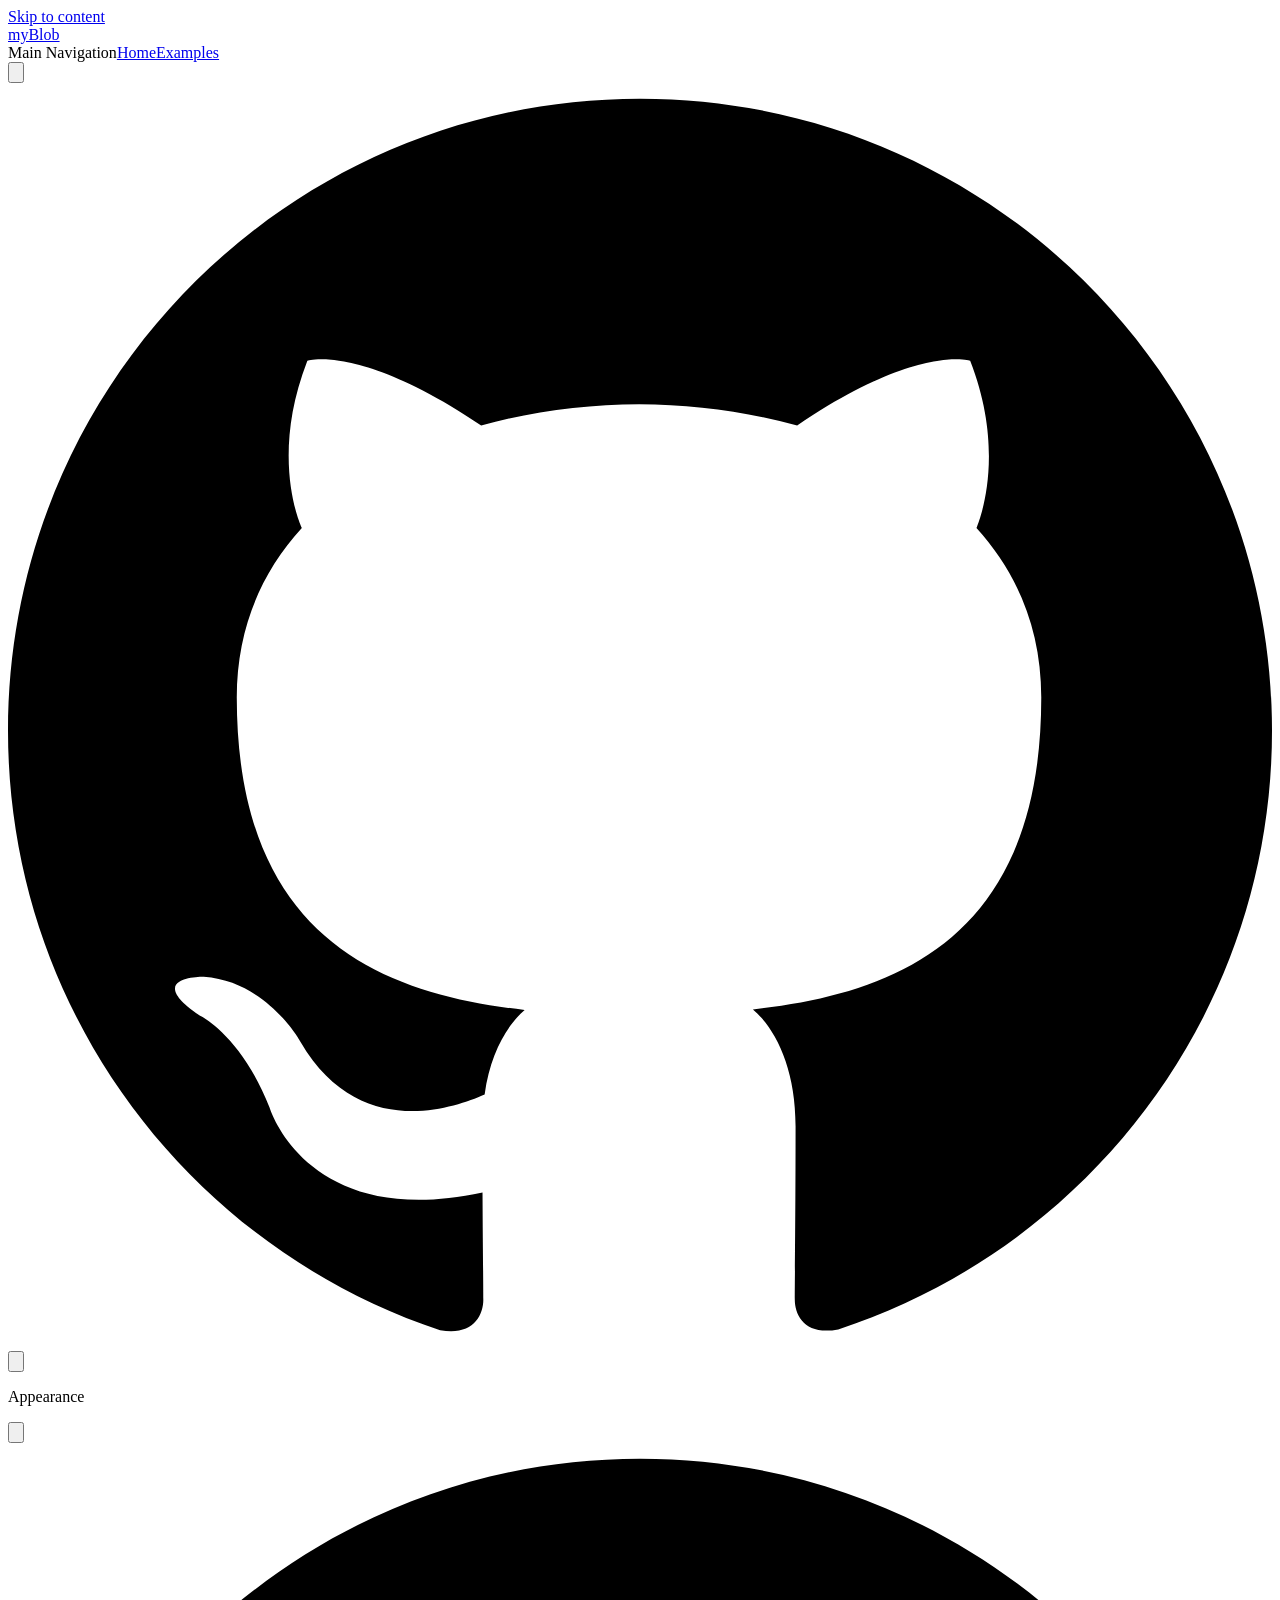
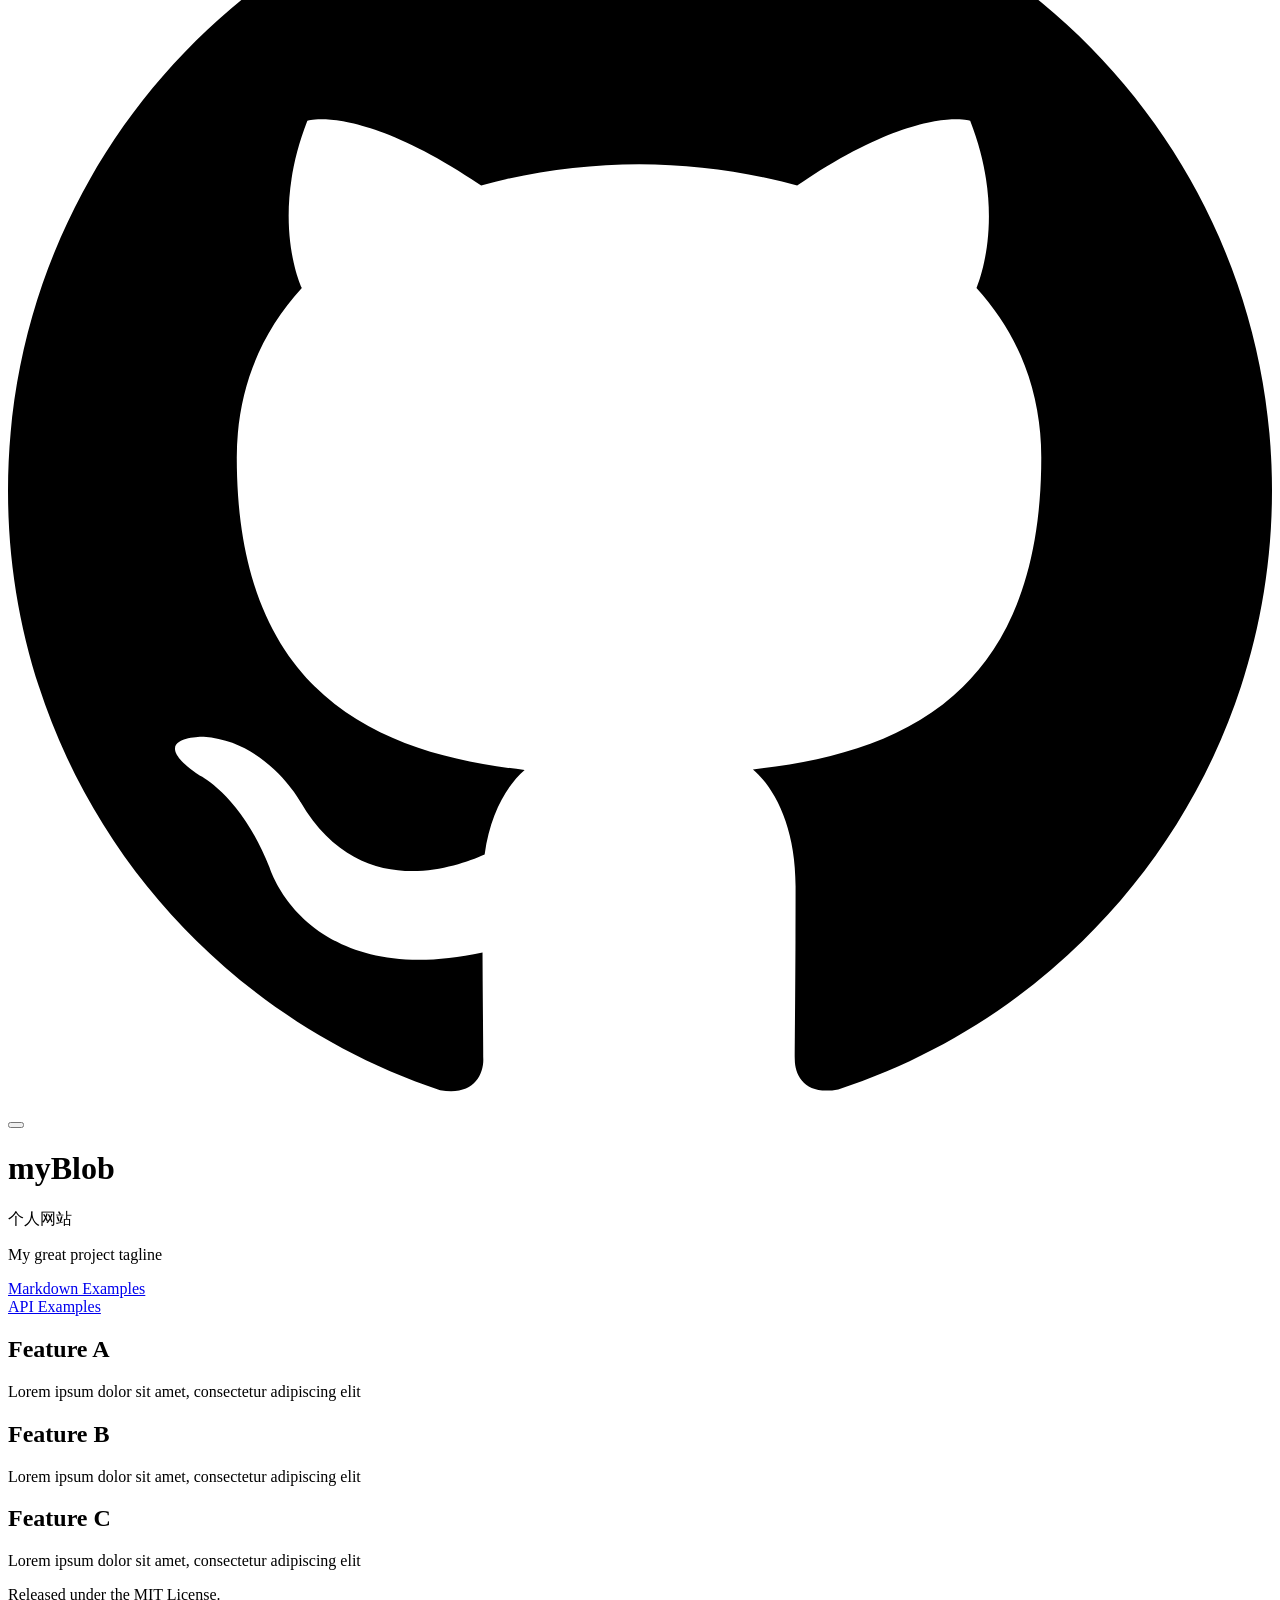
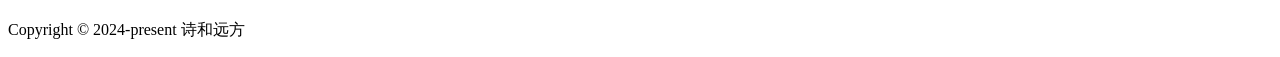
==== commit fdb5306d: "Automated deployment: Wed Jan 31 05:03:49 UTC 2024 926030dd492d77d94bd789b6cc6075542eed9a22" ====
--- a/index.html
+++ b/index.html
@@ -3,22 +3,22 @@
   <head>
     <meta charset="utf-8">
     <meta name="viewport" content="width=device-width,initial-scale=1">
-    <title>mysite</title>
+    <title>myBlob</title>
     <meta name="description" content="个人网站">
     <meta name="generator" content="VitePress v1.0.0-rc.40">
-    <link rel="preload stylesheet" href="/myBlob/assets/style.kBHiT8GK.css" as="style">
+    <link rel="preload stylesheet" href="/mysite/assets/style.LhXKV6se.css" as="style">
     
-    <script type="module" src="/myBlob/assets/app.Cfge_QTX.js"></script>
-    <link rel="preload" href="/myBlob/assets/inter-roman-latin.bvIUbFQP.woff2" as="font" type="font/woff2" crossorigin="">
-    <link rel="modulepreload" href="/myBlob/assets/chunks/framework.GwU66cNh.js">
-    <link rel="modulepreload" href="/myBlob/assets/chunks/theme.uFD6BSkp.js">
-    <link rel="modulepreload" href="/myBlob/assets/index.md.dk_nzwb0.lean.js">
+    <script type="module" src="/mysite/assets/app.-s__vvjK.js"></script>
+    <link rel="preload" href="/mysite/assets/inter-roman-latin.bvIUbFQP.woff2" as="font" type="font/woff2" crossorigin="">
+    <link rel="modulepreload" href="/mysite/assets/chunks/framework._pe5QIYW.js">
+    <link rel="modulepreload" href="/mysite/assets/chunks/theme.3K3Esf-u.js">
+    <link rel="modulepreload" href="/mysite/assets/index.md.CPiuVLhJ.lean.js">
     <script id="check-dark-mode">(()=>{const e=localStorage.getItem("vitepress-theme-appearance")||"auto",a=window.matchMedia("(prefers-color-scheme: dark)").matches;(!e||e==="auto"?a:e==="dark")&&document.documentElement.classList.add("dark")})();</script>
     <script id="check-mac-os">document.documentElement.classList.toggle("mac",/Mac|iPhone|iPod|iPad/i.test(navigator.platform));</script>
   </head>
   <body>
-    <div id="app"><div class="Layout" data-v-9d8abc1e><!--[--><!--]--><!--[--><span tabindex="-1" data-v-c8291ffa></span><a href="#VPContent" class="VPSkipLink visually-hidden" data-v-c8291ffa> Skip to content </a><!--]--><!----><header class="VPNav" data-v-9d8abc1e data-v-7ad780c2><div class="VPNavBar top" data-v-7ad780c2 data-v-3efcd581><div class="wrapper" data-v-3efcd581><div class="container" data-v-3efcd581><div class="title" data-v-3efcd581><div class="VPNavBarTitle" data-v-3efcd581 data-v-e4cade88><a class="title" href="/myBlob/" data-v-e4cade88><!--[--><!--]--><!----><!--[-->mysite<!--]--><!--[--><!--]--></a></div></div><div class="content" data-v-3efcd581><div class="content-body" data-v-3efcd581><!--[--><!--]--><div class="VPNavBarSearch search" data-v-3efcd581><!----></div><nav aria-labelledby="main-nav-aria-label" class="VPNavBarMenu menu" data-v-3efcd581 data-v-f732b5d0><span id="main-nav-aria-label" class="visually-hidden" data-v-f732b5d0>Main Navigation</span><!--[--><!--[--><a class="VPLink link VPNavBarMenuLink active" href="/myBlob/" tabindex="0" data-v-f732b5d0 data-v-cb318fec><!--[--><span data-v-cb318fec>Home</span><!--]--></a><!--]--><!--[--><a class="VPLink link VPNavBarMenuLink" href="/myBlob/markdown-examples.html" tabindex="0" data-v-f732b5d0 data-v-cb318fec><!--[--><span data-v-cb318fec>Examples</span><!--]--></a><!--]--><!--]--></nav><!----><div class="VPNavBarAppearance appearance" data-v-3efcd581 data-v-283b26e9><button class="VPSwitch VPSwitchAppearance" type="button" role="switch" title="Switch to dark theme" aria-checked="false" data-v-283b26e9 data-v-d80abb8e data-v-1c29e291><span class="check" data-v-1c29e291><span class="icon" data-v-1c29e291><!--[--><svg xmlns="http://www.w3.org/2000/svg" aria-hidden="true" focusable="false" viewbox="0 0 24 24" class="sun" data-v-d80abb8e><path d="M12,18c-3.3,0-6-2.7-6-6s2.7-6,6-6s6,2.7,6,6S15.3,18,12,18zM12,8c-2.2,0-4,1.8-4,4c0,2.2,1.8,4,4,4c2.2,0,4-1.8,4-4C16,9.8,14.2,8,12,8z"></path><path d="M12,4c-0.6,0-1-0.4-1-1V1c0-0.6,0.4-1,1-1s1,0.4,1,1v2C13,3.6,12.6,4,12,4z"></path><path d="M12,24c-0.6,0-1-0.4-1-1v-2c0-0.6,0.4-1,1-1s1,0.4,1,1v2C13,23.6,12.6,24,12,24z"></path><path d="M5.6,6.6c-0.3,0-0.5-0.1-0.7-0.3L3.5,4.9c-0.4-0.4-0.4-1,0-1.4s1-0.4,1.4,0l1.4,1.4c0.4,0.4,0.4,1,0,1.4C6.2,6.5,5.9,6.6,5.6,6.6z"></path><path d="M19.8,20.8c-0.3,0-0.5-0.1-0.7-0.3l-1.4-1.4c-0.4-0.4-0.4-1,0-1.4s1-0.4,1.4,0l1.4,1.4c0.4,0.4,0.4,1,0,1.4C20.3,20.7,20,20.8,19.8,20.8z"></path><path d="M3,13H1c-0.6,0-1-0.4-1-1s0.4-1,1-1h2c0.6,0,1,0.4,1,1S3.6,13,3,13z"></path><path d="M23,13h-2c-0.6,0-1-0.4-1-1s0.4-1,1-1h2c0.6,0,1,0.4,1,1S23.6,13,23,13z"></path><path d="M4.2,20.8c-0.3,0-0.5-0.1-0.7-0.3c-0.4-0.4-0.4-1,0-1.4l1.4-1.4c0.4-0.4,1-0.4,1.4,0s0.4,1,0,1.4l-1.4,1.4C4.7,20.7,4.5,20.8,4.2,20.8z"></path><path d="M18.4,6.6c-0.3,0-0.5-0.1-0.7-0.3c-0.4-0.4-0.4-1,0-1.4l1.4-1.4c0.4-0.4,1-0.4,1.4,0s0.4,1,0,1.4l-1.4,1.4C18.9,6.5,18.6,6.6,18.4,6.6z"></path></svg><svg xmlns="http://www.w3.org/2000/svg" aria-hidden="true" focusable="false" viewbox="0 0 24 24" class="moon" data-v-d80abb8e><path d="M12.1,22c-0.3,0-0.6,0-0.9,0c-5.5-0.5-9.5-5.4-9-10.9c0.4-4.8,4.2-8.6,9-9c0.4,0,0.8,0.2,1,0.5c0.2,0.3,0.2,0.8-0.1,1.1c-2,2.7-1.4,6.4,1.3,8.4c2.1,1.6,5,1.6,7.1,0c0.3-0.2,0.7-0.3,1.1-0.1c0.3,0.2,0.5,0.6,0.5,1c-0.2,2.7-1.5,5.1-3.6,6.8C16.6,21.2,14.4,22,12.1,22zM9.3,4.4c-2.9,1-5,3.6-5.2,6.8c-0.4,4.4,2.8,8.3,7.2,8.7c2.1,0.2,4.2-0.4,5.8-1.8c1.1-0.9,1.9-2.1,2.4-3.4c-2.5,0.9-5.3,0.5-7.5-1.1C9.2,11.4,8.1,7.7,9.3,4.4z"></path></svg><!--]--></span></span></button></div><div class="VPSocialLinks VPNavBarSocialLinks social-links" data-v-3efcd581 data-v-ef6192dc data-v-e71e869c><!--[--><a class="VPSocialLink no-icon" href="https://github.com/jiwei-hemeng/summary/" aria-label="github" target="_blank" rel="noopener" data-v-e71e869c data-v-16cf740a><svg role="img" viewBox="0 0 24 24" xmlns="http://www.w3.org/2000/svg"><title>GitHub</title><path d="M12 .297c-6.63 0-12 5.373-12 12 0 5.303 3.438 9.8 8.205 11.385.6.113.82-.258.82-.577 0-.285-.01-1.04-.015-2.04-3.338.724-4.042-1.61-4.042-1.61C4.422 18.07 3.633 17.7 3.633 17.7c-1.087-.744.084-.729.084-.729 1.205.084 1.838 1.236 1.838 1.236 1.07 1.835 2.809 1.305 3.495.998.108-.776.417-1.305.76-1.605-2.665-.3-5.466-1.332-5.466-5.93 0-1.31.465-2.38 1.235-3.22-.135-.303-.54-1.523.105-3.176 0 0 1.005-.322 3.3 1.23.96-.267 1.98-.399 3-.405 1.02.006 2.04.138 3 .405 2.28-1.552 3.285-1.23 3.285-1.23.645 1.653.24 2.873.12 3.176.765.84 1.23 1.91 1.23 3.22 0 4.61-2.805 5.625-5.475 5.92.42.36.81 1.096.81 2.22 0 1.606-.015 2.896-.015 3.286 0 .315.21.69.825.57C20.565 22.092 24 17.592 24 12.297c0-6.627-5.373-12-12-12"/></svg></a><!--]--></div><div class="VPFlyout VPNavBarExtra extra" data-v-3efcd581 data-v-8e87c032 data-v-aa8de344><button type="button" class="button" aria-haspopup="true" aria-expanded="false" aria-label="extra navigation" data-v-aa8de344><svg xmlns="http://www.w3.org/2000/svg" aria-hidden="true" focusable="false" viewbox="0 0 24 24" class="icon" data-v-aa8de344><circle cx="12" cy="12" r="2"></circle><circle cx="19" cy="12" r="2"></circle><circle cx="5" cy="12" r="2"></circle></svg></button><div class="menu" data-v-aa8de344><div class="VPMenu" data-v-aa8de344 data-v-e42ed9b3><!----><!--[--><!--[--><!----><div class="group" data-v-8e87c032><div class="item appearance" data-v-8e87c032><p class="label" data-v-8e87c032>Appearance</p><div class="appearance-action" data-v-8e87c032><button class="VPSwitch VPSwitchAppearance" type="button" role="switch" title="Switch to dark theme" aria-checked="false" data-v-8e87c032 data-v-d80abb8e data-v-1c29e291><span class="check" data-v-1c29e291><span class="icon" data-v-1c29e291><!--[--><svg xmlns="http://www.w3.org/2000/svg" aria-hidden="true" focusable="false" viewbox="0 0 24 24" class="sun" data-v-d80abb8e><path d="M12,18c-3.3,0-6-2.7-6-6s2.7-6,6-6s6,2.7,6,6S15.3,18,12,18zM12,8c-2.2,0-4,1.8-4,4c0,2.2,1.8,4,4,4c2.2,0,4-1.8,4-4C16,9.8,14.2,8,12,8z"></path><path d="M12,4c-0.6,0-1-0.4-1-1V1c0-0.6,0.4-1,1-1s1,0.4,1,1v2C13,3.6,12.6,4,12,4z"></path><path d="M12,24c-0.6,0-1-0.4-1-1v-2c0-0.6,0.4-1,1-1s1,0.4,1,1v2C13,23.6,12.6,24,12,24z"></path><path d="M5.6,6.6c-0.3,0-0.5-0.1-0.7-0.3L3.5,4.9c-0.4-0.4-0.4-1,0-1.4s1-0.4,1.4,0l1.4,1.4c0.4,0.4,0.4,1,0,1.4C6.2,6.5,5.9,6.6,5.6,6.6z"></path><path d="M19.8,20.8c-0.3,0-0.5-0.1-0.7-0.3l-1.4-1.4c-0.4-0.4-0.4-1,0-1.4s1-0.4,1.4,0l1.4,1.4c0.4,0.4,0.4,1,0,1.4C20.3,20.7,20,20.8,19.8,20.8z"></path><path d="M3,13H1c-0.6,0-1-0.4-1-1s0.4-1,1-1h2c0.6,0,1,0.4,1,1S3.6,13,3,13z"></path><path d="M23,13h-2c-0.6,0-1-0.4-1-1s0.4-1,1-1h2c0.6,0,1,0.4,1,1S23.6,13,23,13z"></path><path d="M4.2,20.8c-0.3,0-0.5-0.1-0.7-0.3c-0.4-0.4-0.4-1,0-1.4l1.4-1.4c0.4-0.4,1-0.4,1.4,0s0.4,1,0,1.4l-1.4,1.4C4.7,20.7,4.5,20.8,4.2,20.8z"></path><path d="M18.4,6.6c-0.3,0-0.5-0.1-0.7-0.3c-0.4-0.4-0.4-1,0-1.4l1.4-1.4c0.4-0.4,1-0.4,1.4,0s0.4,1,0,1.4l-1.4,1.4C18.9,6.5,18.6,6.6,18.4,6.6z"></path></svg><svg xmlns="http://www.w3.org/2000/svg" aria-hidden="true" focusable="false" viewbox="0 0 24 24" class="moon" data-v-d80abb8e><path d="M12.1,22c-0.3,0-0.6,0-0.9,0c-5.5-0.5-9.5-5.4-9-10.9c0.4-4.8,4.2-8.6,9-9c0.4,0,0.8,0.2,1,0.5c0.2,0.3,0.2,0.8-0.1,1.1c-2,2.7-1.4,6.4,1.3,8.4c2.1,1.6,5,1.6,7.1,0c0.3-0.2,0.7-0.3,1.1-0.1c0.3,0.2,0.5,0.6,0.5,1c-0.2,2.7-1.5,5.1-3.6,6.8C16.6,21.2,14.4,22,12.1,22zM9.3,4.4c-2.9,1-5,3.6-5.2,6.8c-0.4,4.4,2.8,8.3,7.2,8.7c2.1,0.2,4.2-0.4,5.8-1.8c1.1-0.9,1.9-2.1,2.4-3.4c-2.5,0.9-5.3,0.5-7.5-1.1C9.2,11.4,8.1,7.7,9.3,4.4z"></path></svg><!--]--></span></span></button></div></div></div><div class="group" data-v-8e87c032><div class="item social-links" data-v-8e87c032><div class="VPSocialLinks social-links-list" data-v-8e87c032 data-v-e71e869c><!--[--><a class="VPSocialLink no-icon" href="https://github.com/jiwei-hemeng/summary/" aria-label="github" target="_blank" rel="noopener" data-v-e71e869c data-v-16cf740a><svg role="img" viewBox="0 0 24 24" xmlns="http://www.w3.org/2000/svg"><title>GitHub</title><path d="M12 .297c-6.63 0-12 5.373-12 12 0 5.303 3.438 9.8 8.205 11.385.6.113.82-.258.82-.577 0-.285-.01-1.04-.015-2.04-3.338.724-4.042-1.61-4.042-1.61C4.422 18.07 3.633 17.7 3.633 17.7c-1.087-.744.084-.729.084-.729 1.205.084 1.838 1.236 1.838 1.236 1.07 1.835 2.809 1.305 3.495.998.108-.776.417-1.305.76-1.605-2.665-.3-5.466-1.332-5.466-5.93 0-1.31.465-2.38 1.235-3.22-.135-.303-.54-1.523.105-3.176 0 0 1.005-.322 3.3 1.23.96-.267 1.98-.399 3-.405 1.02.006 2.04.138 3 .405 2.28-1.552 3.285-1.23 3.285-1.23.645 1.653.24 2.873.12 3.176.765.84 1.23 1.91 1.23 3.22 0 4.61-2.805 5.625-5.475 5.92.42.36.81 1.096.81 2.22 0 1.606-.015 2.896-.015 3.286 0 .315.21.69.825.57C20.565 22.092 24 17.592 24 12.297c0-6.627-5.373-12-12-12"/></svg></a><!--]--></div></div></div><!--]--><!--]--></div></div></div><!--[--><!--]--><button type="button" class="VPNavBarHamburger hamburger" aria-label="mobile navigation" aria-expanded="false" aria-controls="VPNavScreen" data-v-3efcd581 data-v-6bee1efd><span class="container" data-v-6bee1efd><span class="top" data-v-6bee1efd></span><span class="middle" data-v-6bee1efd></span><span class="bottom" data-v-6bee1efd></span></span></button></div></div></div></div><div class="divider" data-v-3efcd581><div class="divider-line" data-v-3efcd581></div></div></div><!----></header><!----><!----><div class="VPContent is-home" id="VPContent" data-v-9d8abc1e data-v-3cf691b6><div class="VPHome" data-v-3cf691b6 data-v-20eabd3a><!--[--><!--]--><div class="VPHero VPHomeHero" data-v-20eabd3a data-v-5a3e9999><div class="container" data-v-5a3e9999><div class="main" data-v-5a3e9999><!--[--><h1 class="name" data-v-5a3e9999><span class="clip" data-v-5a3e9999>myBlob</span></h1><p class="text" data-v-5a3e9999>个人网站</p><p class="tagline" data-v-5a3e9999>My great project tagline</p><!--]--><div class="actions" data-v-5a3e9999><!--[--><div class="action" data-v-5a3e9999><a class="VPButton medium brand" href="/myBlob/markdown-examples.html" data-v-5a3e9999 data-v-1e76fe75>Markdown Examples</a></div><div class="action" data-v-5a3e9999><a class="VPButton medium alt" href="/myBlob/api-examples.html" data-v-5a3e9999 data-v-1e76fe75>API Examples</a></div><!--]--></div></div><!----></div></div><!--[--><!--]--><!--[--><!--]--><div class="VPFeatures VPHomeFeatures" data-v-20eabd3a data-v-b1eea84a><div class="container" data-v-b1eea84a><div class="items" data-v-b1eea84a><!--[--><div class="grid-3 item" data-v-b1eea84a><div class="VPLink no-icon VPFeature" data-v-b1eea84a data-v-ee984185><!--[--><article class="box" data-v-ee984185><!----><h2 class="title" data-v-ee984185>Feature A</h2><p class="details" data-v-ee984185>Lorem ipsum dolor sit amet, consectetur adipiscing elit</p><!----></article><!--]--></div></div><div class="grid-3 item" data-v-b1eea84a><div class="VPLink no-icon VPFeature" data-v-b1eea84a data-v-ee984185><!--[--><article class="box" data-v-ee984185><!----><h2 class="title" data-v-ee984185>Feature B</h2><p class="details" data-v-ee984185>Lorem ipsum dolor sit amet, consectetur adipiscing elit</p><!----></article><!--]--></div></div><div class="grid-3 item" data-v-b1eea84a><div class="VPLink no-icon VPFeature" data-v-b1eea84a data-v-ee984185><!--[--><article class="box" data-v-ee984185><!----><h2 class="title" data-v-ee984185>Feature C</h2><p class="details" data-v-ee984185>Lorem ipsum dolor sit amet, consectetur adipiscing elit</p><!----></article><!--]--></div></div><!--]--></div></div></div><!--[--><!--]--><div style="position:relative;" data-v-20eabd3a><div></div></div></div></div><footer class="VPFooter" data-v-9d8abc1e data-v-566314d4><div class="container" data-v-566314d4><p class="message" data-v-566314d4>Released under the MIT License.</p><p class="copyright" data-v-566314d4>Copyright © 2024-present 诗和远方</p></div></footer><!--[--><!--]--></div></div>
-    <script>window.__VP_HASH_MAP__=JSON.parse("{\"markdown-examples.md\":\"HAwMMMnF\",\"api-examples.md\":\"M8SpzMUY\",\"index.md\":\"dk_nzwb0\"}");window.__VP_SITE_DATA__=JSON.parse("{\"lang\":\"en-US\",\"dir\":\"ltr\",\"title\":\"mysite\",\"description\":\"个人网站\",\"base\":\"/myBlob/\",\"head\":[],\"router\":{\"prefetchLinks\":true},\"appearance\":true,\"themeConfig\":{\"nav\":[{\"text\":\"Home\",\"link\":\"/\"},{\"text\":\"Examples\",\"link\":\"/markdown-examples\"}],\"sidebar\":[{\"text\":\"Examples\",\"items\":[{\"text\":\"Markdown Examples\",\"link\":\"/markdown-examples\"},{\"text\":\"Runtime API Examples\",\"link\":\"/api-examples\"}]}],\"socialLinks\":[{\"icon\":\"github\",\"link\":\"https://github.com/jiwei-hemeng/summary/\"}],\"footer\":{\"message\":\"Released under the MIT License.\",\"copyright\":\"Copyright © 2024-present 诗和远方\"}},\"locales\":{},\"scrollOffset\":134,\"cleanUrls\":false}");</script>
+    <div id="app"><div class="Layout" data-v-9d8abc1e><!--[--><!--]--><!--[--><span tabindex="-1" data-v-c8291ffa></span><a href="#VPContent" class="VPSkipLink visually-hidden" data-v-c8291ffa> Skip to content </a><!--]--><!----><header class="VPNav" data-v-9d8abc1e data-v-7ad780c2><div class="VPNavBar top" data-v-7ad780c2 data-v-3efcd581><div class="wrapper" data-v-3efcd581><div class="container" data-v-3efcd581><div class="title" data-v-3efcd581><div class="VPNavBarTitle" data-v-3efcd581 data-v-e4cade88><a class="title" href="/mysite/" data-v-e4cade88><!--[--><!--]--><!----><!--[-->myBlob<!--]--><!--[--><!--]--></a></div></div><div class="content" data-v-3efcd581><div class="content-body" data-v-3efcd581><!--[--><!--]--><div class="VPNavBarSearch search" data-v-3efcd581><!----></div><nav aria-labelledby="main-nav-aria-label" class="VPNavBarMenu menu" data-v-3efcd581 data-v-f732b5d0><span id="main-nav-aria-label" class="visually-hidden" data-v-f732b5d0>Main Navigation</span><!--[--><!--[--><a class="VPLink link VPNavBarMenuLink active" href="/mysite/" tabindex="0" data-v-f732b5d0 data-v-cb318fec><!--[--><span data-v-cb318fec>Home</span><!--]--></a><!--]--><!--[--><a class="VPLink link VPNavBarMenuLink" href="/mysite/markdown-examples.html" tabindex="0" data-v-f732b5d0 data-v-cb318fec><!--[--><span data-v-cb318fec>Examples</span><!--]--></a><!--]--><!--]--></nav><!----><div class="VPNavBarAppearance appearance" data-v-3efcd581 data-v-283b26e9><button class="VPSwitch VPSwitchAppearance" type="button" role="switch" title="Switch to dark theme" aria-checked="false" data-v-283b26e9 data-v-d80abb8e data-v-1c29e291><span class="check" data-v-1c29e291><span class="icon" data-v-1c29e291><!--[--><svg xmlns="http://www.w3.org/2000/svg" aria-hidden="true" focusable="false" viewbox="0 0 24 24" class="sun" data-v-d80abb8e><path d="M12,18c-3.3,0-6-2.7-6-6s2.7-6,6-6s6,2.7,6,6S15.3,18,12,18zM12,8c-2.2,0-4,1.8-4,4c0,2.2,1.8,4,4,4c2.2,0,4-1.8,4-4C16,9.8,14.2,8,12,8z"></path><path d="M12,4c-0.6,0-1-0.4-1-1V1c0-0.6,0.4-1,1-1s1,0.4,1,1v2C13,3.6,12.6,4,12,4z"></path><path d="M12,24c-0.6,0-1-0.4-1-1v-2c0-0.6,0.4-1,1-1s1,0.4,1,1v2C13,23.6,12.6,24,12,24z"></path><path d="M5.6,6.6c-0.3,0-0.5-0.1-0.7-0.3L3.5,4.9c-0.4-0.4-0.4-1,0-1.4s1-0.4,1.4,0l1.4,1.4c0.4,0.4,0.4,1,0,1.4C6.2,6.5,5.9,6.6,5.6,6.6z"></path><path d="M19.8,20.8c-0.3,0-0.5-0.1-0.7-0.3l-1.4-1.4c-0.4-0.4-0.4-1,0-1.4s1-0.4,1.4,0l1.4,1.4c0.4,0.4,0.4,1,0,1.4C20.3,20.7,20,20.8,19.8,20.8z"></path><path d="M3,13H1c-0.6,0-1-0.4-1-1s0.4-1,1-1h2c0.6,0,1,0.4,1,1S3.6,13,3,13z"></path><path d="M23,13h-2c-0.6,0-1-0.4-1-1s0.4-1,1-1h2c0.6,0,1,0.4,1,1S23.6,13,23,13z"></path><path d="M4.2,20.8c-0.3,0-0.5-0.1-0.7-0.3c-0.4-0.4-0.4-1,0-1.4l1.4-1.4c0.4-0.4,1-0.4,1.4,0s0.4,1,0,1.4l-1.4,1.4C4.7,20.7,4.5,20.8,4.2,20.8z"></path><path d="M18.4,6.6c-0.3,0-0.5-0.1-0.7-0.3c-0.4-0.4-0.4-1,0-1.4l1.4-1.4c0.4-0.4,1-0.4,1.4,0s0.4,1,0,1.4l-1.4,1.4C18.9,6.5,18.6,6.6,18.4,6.6z"></path></svg><svg xmlns="http://www.w3.org/2000/svg" aria-hidden="true" focusable="false" viewbox="0 0 24 24" class="moon" data-v-d80abb8e><path d="M12.1,22c-0.3,0-0.6,0-0.9,0c-5.5-0.5-9.5-5.4-9-10.9c0.4-4.8,4.2-8.6,9-9c0.4,0,0.8,0.2,1,0.5c0.2,0.3,0.2,0.8-0.1,1.1c-2,2.7-1.4,6.4,1.3,8.4c2.1,1.6,5,1.6,7.1,0c0.3-0.2,0.7-0.3,1.1-0.1c0.3,0.2,0.5,0.6,0.5,1c-0.2,2.7-1.5,5.1-3.6,6.8C16.6,21.2,14.4,22,12.1,22zM9.3,4.4c-2.9,1-5,3.6-5.2,6.8c-0.4,4.4,2.8,8.3,7.2,8.7c2.1,0.2,4.2-0.4,5.8-1.8c1.1-0.9,1.9-2.1,2.4-3.4c-2.5,0.9-5.3,0.5-7.5-1.1C9.2,11.4,8.1,7.7,9.3,4.4z"></path></svg><!--]--></span></span></button></div><div class="VPSocialLinks VPNavBarSocialLinks social-links" data-v-3efcd581 data-v-ef6192dc data-v-e71e869c><!--[--><a class="VPSocialLink no-icon" href="https://github.com/jiwei-hemeng/summary/" aria-label="github" target="_blank" rel="noopener" data-v-e71e869c data-v-16cf740a><svg role="img" viewBox="0 0 24 24" xmlns="http://www.w3.org/2000/svg"><title>GitHub</title><path d="M12 .297c-6.63 0-12 5.373-12 12 0 5.303 3.438 9.8 8.205 11.385.6.113.82-.258.82-.577 0-.285-.01-1.04-.015-2.04-3.338.724-4.042-1.61-4.042-1.61C4.422 18.07 3.633 17.7 3.633 17.7c-1.087-.744.084-.729.084-.729 1.205.084 1.838 1.236 1.838 1.236 1.07 1.835 2.809 1.305 3.495.998.108-.776.417-1.305.76-1.605-2.665-.3-5.466-1.332-5.466-5.93 0-1.31.465-2.38 1.235-3.22-.135-.303-.54-1.523.105-3.176 0 0 1.005-.322 3.3 1.23.96-.267 1.98-.399 3-.405 1.02.006 2.04.138 3 .405 2.28-1.552 3.285-1.23 3.285-1.23.645 1.653.24 2.873.12 3.176.765.84 1.23 1.91 1.23 3.22 0 4.61-2.805 5.625-5.475 5.92.42.36.81 1.096.81 2.22 0 1.606-.015 2.896-.015 3.286 0 .315.21.69.825.57C20.565 22.092 24 17.592 24 12.297c0-6.627-5.373-12-12-12"/></svg></a><!--]--></div><div class="VPFlyout VPNavBarExtra extra" data-v-3efcd581 data-v-8e87c032 data-v-aa8de344><button type="button" class="button" aria-haspopup="true" aria-expanded="false" aria-label="extra navigation" data-v-aa8de344><svg xmlns="http://www.w3.org/2000/svg" aria-hidden="true" focusable="false" viewbox="0 0 24 24" class="icon" data-v-aa8de344><circle cx="12" cy="12" r="2"></circle><circle cx="19" cy="12" r="2"></circle><circle cx="5" cy="12" r="2"></circle></svg></button><div class="menu" data-v-aa8de344><div class="VPMenu" data-v-aa8de344 data-v-e42ed9b3><!----><!--[--><!--[--><!----><div class="group" data-v-8e87c032><div class="item appearance" data-v-8e87c032><p class="label" data-v-8e87c032>Appearance</p><div class="appearance-action" data-v-8e87c032><button class="VPSwitch VPSwitchAppearance" type="button" role="switch" title="Switch to dark theme" aria-checked="false" data-v-8e87c032 data-v-d80abb8e data-v-1c29e291><span class="check" data-v-1c29e291><span class="icon" data-v-1c29e291><!--[--><svg xmlns="http://www.w3.org/2000/svg" aria-hidden="true" focusable="false" viewbox="0 0 24 24" class="sun" data-v-d80abb8e><path d="M12,18c-3.3,0-6-2.7-6-6s2.7-6,6-6s6,2.7,6,6S15.3,18,12,18zM12,8c-2.2,0-4,1.8-4,4c0,2.2,1.8,4,4,4c2.2,0,4-1.8,4-4C16,9.8,14.2,8,12,8z"></path><path d="M12,4c-0.6,0-1-0.4-1-1V1c0-0.6,0.4-1,1-1s1,0.4,1,1v2C13,3.6,12.6,4,12,4z"></path><path d="M12,24c-0.6,0-1-0.4-1-1v-2c0-0.6,0.4-1,1-1s1,0.4,1,1v2C13,23.6,12.6,24,12,24z"></path><path d="M5.6,6.6c-0.3,0-0.5-0.1-0.7-0.3L3.5,4.9c-0.4-0.4-0.4-1,0-1.4s1-0.4,1.4,0l1.4,1.4c0.4,0.4,0.4,1,0,1.4C6.2,6.5,5.9,6.6,5.6,6.6z"></path><path d="M19.8,20.8c-0.3,0-0.5-0.1-0.7-0.3l-1.4-1.4c-0.4-0.4-0.4-1,0-1.4s1-0.4,1.4,0l1.4,1.4c0.4,0.4,0.4,1,0,1.4C20.3,20.7,20,20.8,19.8,20.8z"></path><path d="M3,13H1c-0.6,0-1-0.4-1-1s0.4-1,1-1h2c0.6,0,1,0.4,1,1S3.6,13,3,13z"></path><path d="M23,13h-2c-0.6,0-1-0.4-1-1s0.4-1,1-1h2c0.6,0,1,0.4,1,1S23.6,13,23,13z"></path><path d="M4.2,20.8c-0.3,0-0.5-0.1-0.7-0.3c-0.4-0.4-0.4-1,0-1.4l1.4-1.4c0.4-0.4,1-0.4,1.4,0s0.4,1,0,1.4l-1.4,1.4C4.7,20.7,4.5,20.8,4.2,20.8z"></path><path d="M18.4,6.6c-0.3,0-0.5-0.1-0.7-0.3c-0.4-0.4-0.4-1,0-1.4l1.4-1.4c0.4-0.4,1-0.4,1.4,0s0.4,1,0,1.4l-1.4,1.4C18.9,6.5,18.6,6.6,18.4,6.6z"></path></svg><svg xmlns="http://www.w3.org/2000/svg" aria-hidden="true" focusable="false" viewbox="0 0 24 24" class="moon" data-v-d80abb8e><path d="M12.1,22c-0.3,0-0.6,0-0.9,0c-5.5-0.5-9.5-5.4-9-10.9c0.4-4.8,4.2-8.6,9-9c0.4,0,0.8,0.2,1,0.5c0.2,0.3,0.2,0.8-0.1,1.1c-2,2.7-1.4,6.4,1.3,8.4c2.1,1.6,5,1.6,7.1,0c0.3-0.2,0.7-0.3,1.1-0.1c0.3,0.2,0.5,0.6,0.5,1c-0.2,2.7-1.5,5.1-3.6,6.8C16.6,21.2,14.4,22,12.1,22zM9.3,4.4c-2.9,1-5,3.6-5.2,6.8c-0.4,4.4,2.8,8.3,7.2,8.7c2.1,0.2,4.2-0.4,5.8-1.8c1.1-0.9,1.9-2.1,2.4-3.4c-2.5,0.9-5.3,0.5-7.5-1.1C9.2,11.4,8.1,7.7,9.3,4.4z"></path></svg><!--]--></span></span></button></div></div></div><div class="group" data-v-8e87c032><div class="item social-links" data-v-8e87c032><div class="VPSocialLinks social-links-list" data-v-8e87c032 data-v-e71e869c><!--[--><a class="VPSocialLink no-icon" href="https://github.com/jiwei-hemeng/summary/" aria-label="github" target="_blank" rel="noopener" data-v-e71e869c data-v-16cf740a><svg role="img" viewBox="0 0 24 24" xmlns="http://www.w3.org/2000/svg"><title>GitHub</title><path d="M12 .297c-6.63 0-12 5.373-12 12 0 5.303 3.438 9.8 8.205 11.385.6.113.82-.258.82-.577 0-.285-.01-1.04-.015-2.04-3.338.724-4.042-1.61-4.042-1.61C4.422 18.07 3.633 17.7 3.633 17.7c-1.087-.744.084-.729.084-.729 1.205.084 1.838 1.236 1.838 1.236 1.07 1.835 2.809 1.305 3.495.998.108-.776.417-1.305.76-1.605-2.665-.3-5.466-1.332-5.466-5.93 0-1.31.465-2.38 1.235-3.22-.135-.303-.54-1.523.105-3.176 0 0 1.005-.322 3.3 1.23.96-.267 1.98-.399 3-.405 1.02.006 2.04.138 3 .405 2.28-1.552 3.285-1.23 3.285-1.23.645 1.653.24 2.873.12 3.176.765.84 1.23 1.91 1.23 3.22 0 4.61-2.805 5.625-5.475 5.92.42.36.81 1.096.81 2.22 0 1.606-.015 2.896-.015 3.286 0 .315.21.69.825.57C20.565 22.092 24 17.592 24 12.297c0-6.627-5.373-12-12-12"/></svg></a><!--]--></div></div></div><!--]--><!--]--></div></div></div><!--[--><!--]--><button type="button" class="VPNavBarHamburger hamburger" aria-label="mobile navigation" aria-expanded="false" aria-controls="VPNavScreen" data-v-3efcd581 data-v-6bee1efd><span class="container" data-v-6bee1efd><span class="top" data-v-6bee1efd></span><span class="middle" data-v-6bee1efd></span><span class="bottom" data-v-6bee1efd></span></span></button></div></div></div></div><div class="divider" data-v-3efcd581><div class="divider-line" data-v-3efcd581></div></div></div><!----></header><!----><!----><div class="VPContent is-home" id="VPContent" data-v-9d8abc1e data-v-3cf691b6><div class="VPHome" data-v-3cf691b6 data-v-20eabd3a><!--[--><!--]--><div class="VPHero VPHomeHero" data-v-20eabd3a data-v-5a3e9999><div class="container" data-v-5a3e9999><div class="main" data-v-5a3e9999><!--[--><h1 class="name" data-v-5a3e9999><span class="clip" data-v-5a3e9999>myBlob</span></h1><p class="text" data-v-5a3e9999>个人网站</p><p class="tagline" data-v-5a3e9999>My great project tagline</p><!--]--><div class="actions" data-v-5a3e9999><!--[--><div class="action" data-v-5a3e9999><a class="VPButton medium brand" href="/mysite/markdown-examples.html" data-v-5a3e9999 data-v-1e76fe75>Markdown Examples</a></div><div class="action" data-v-5a3e9999><a class="VPButton medium alt" href="/mysite/api-examples.html" data-v-5a3e9999 data-v-1e76fe75>API Examples</a></div><!--]--></div></div><!----></div></div><!--[--><!--]--><!--[--><!--]--><div class="VPFeatures VPHomeFeatures" data-v-20eabd3a data-v-b1eea84a><div class="container" data-v-b1eea84a><div class="items" data-v-b1eea84a><!--[--><div class="grid-3 item" data-v-b1eea84a><div class="VPLink no-icon VPFeature" data-v-b1eea84a data-v-ee984185><!--[--><article class="box" data-v-ee984185><!----><h2 class="title" data-v-ee984185>Feature A</h2><p class="details" data-v-ee984185>Lorem ipsum dolor sit amet, consectetur adipiscing elit</p><!----></article><!--]--></div></div><div class="grid-3 item" data-v-b1eea84a><div class="VPLink no-icon VPFeature" data-v-b1eea84a data-v-ee984185><!--[--><article class="box" data-v-ee984185><!----><h2 class="title" data-v-ee984185>Feature B</h2><p class="details" data-v-ee984185>Lorem ipsum dolor sit amet, consectetur adipiscing elit</p><!----></article><!--]--></div></div><div class="grid-3 item" data-v-b1eea84a><div class="VPLink no-icon VPFeature" data-v-b1eea84a data-v-ee984185><!--[--><article class="box" data-v-ee984185><!----><h2 class="title" data-v-ee984185>Feature C</h2><p class="details" data-v-ee984185>Lorem ipsum dolor sit amet, consectetur adipiscing elit</p><!----></article><!--]--></div></div><!--]--></div></div></div><!--[--><!--]--><div style="position:relative;" data-v-20eabd3a><div></div></div></div></div><footer class="VPFooter" data-v-9d8abc1e data-v-566314d4><div class="container" data-v-566314d4><p class="message" data-v-566314d4>Released under the MIT License.</p><p class="copyright" data-v-566314d4>Copyright © 2024-present 诗和远方</p></div></footer><!--[--><!--]--></div></div>
+    <script>window.__VP_HASH_MAP__=JSON.parse("{\"index.md\":\"CPiuVLhJ\",\"api-examples.md\":\"sld9oi8g\",\"markdown-examples.md\":\"c_g_cf4S\"}");window.__VP_SITE_DATA__=JSON.parse("{\"lang\":\"en-US\",\"dir\":\"ltr\",\"title\":\"myBlob\",\"description\":\"个人网站\",\"base\":\"/mysite/\",\"head\":[],\"router\":{\"prefetchLinks\":true},\"appearance\":true,\"themeConfig\":{\"nav\":[{\"text\":\"Home\",\"link\":\"/\"},{\"text\":\"Examples\",\"link\":\"/markdown-examples\"}],\"sidebar\":[{\"text\":\"Examples\",\"items\":[{\"text\":\"Markdown Examples\",\"link\":\"/markdown-examples\"},{\"text\":\"Runtime API Examples\",\"link\":\"/api-examples\"}]}],\"socialLinks\":[{\"icon\":\"github\",\"link\":\"https://github.com/jiwei-hemeng/summary/\"}],\"footer\":{\"message\":\"Released under the MIT License.\",\"copyright\":\"Copyright © 2024-present 诗和远方\"}},\"locales\":{},\"scrollOffset\":134,\"cleanUrls\":false}");</script>
     
   </body>
 </html>
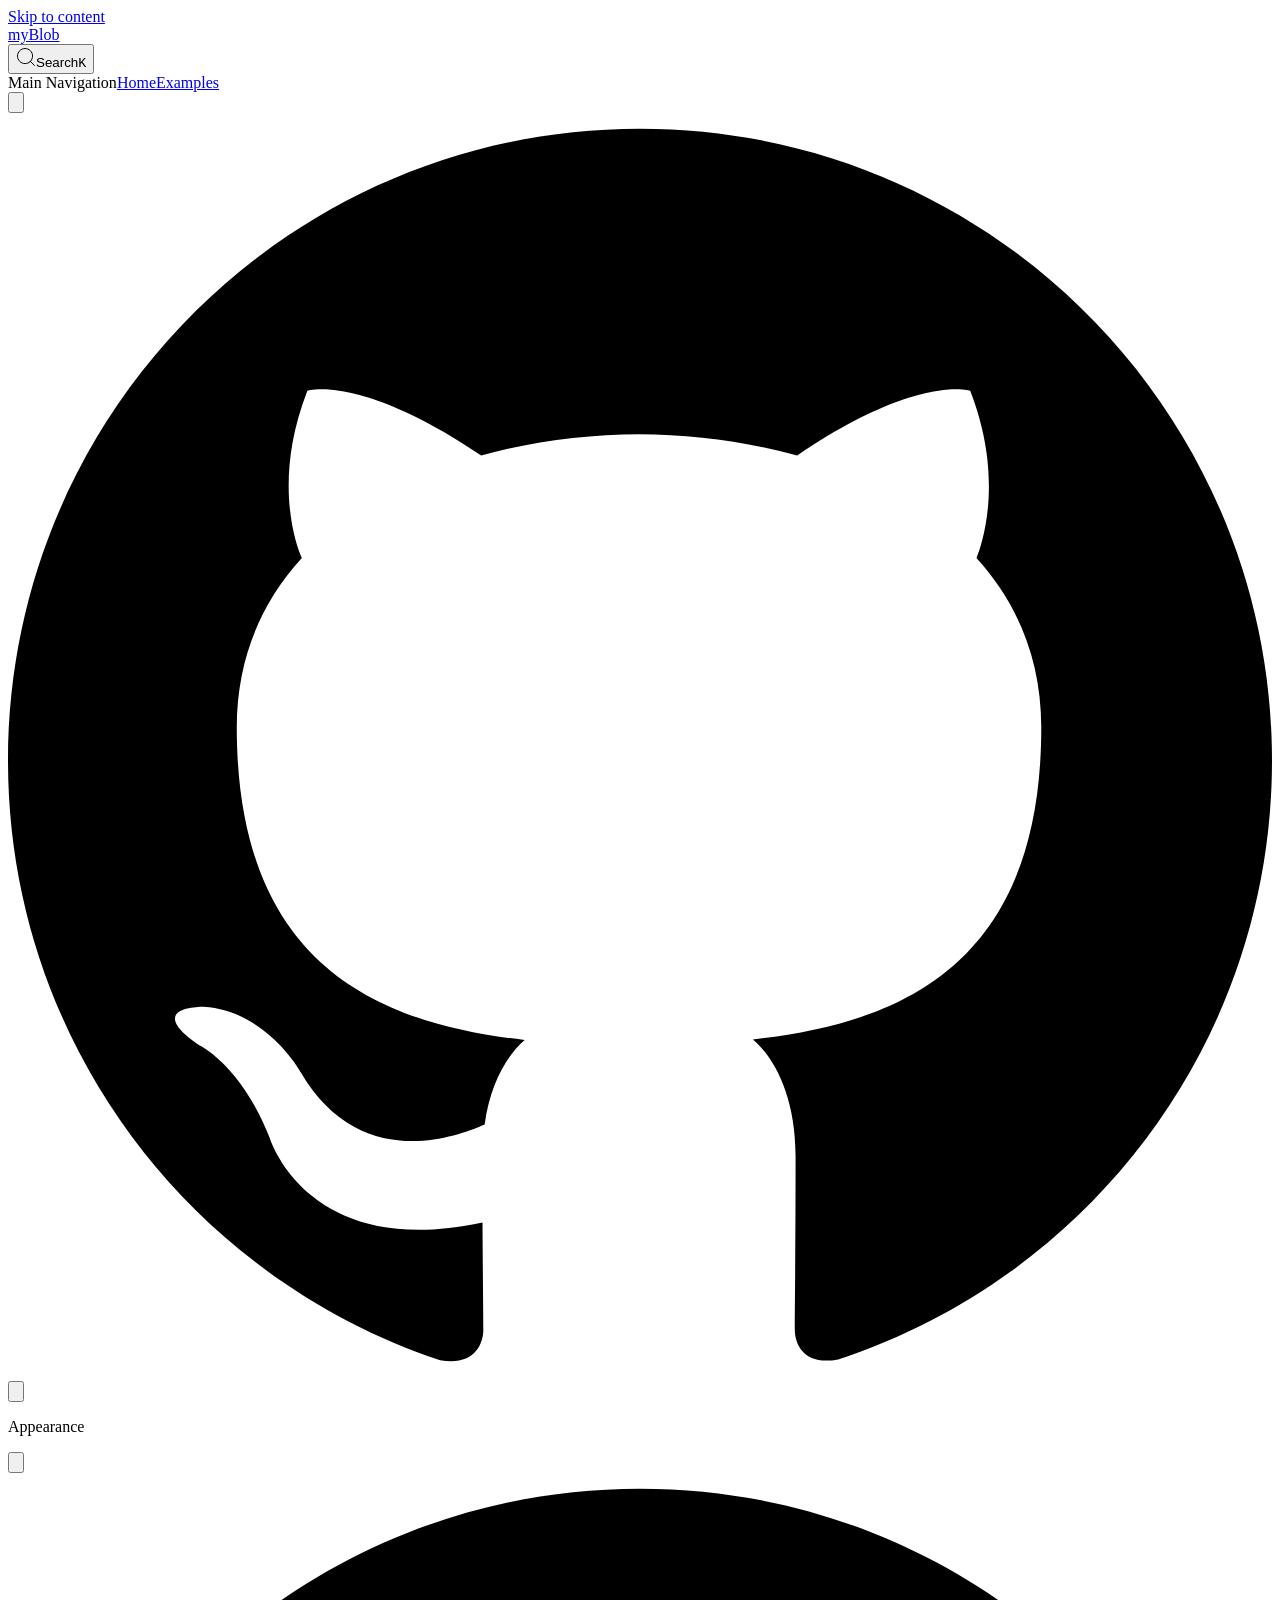
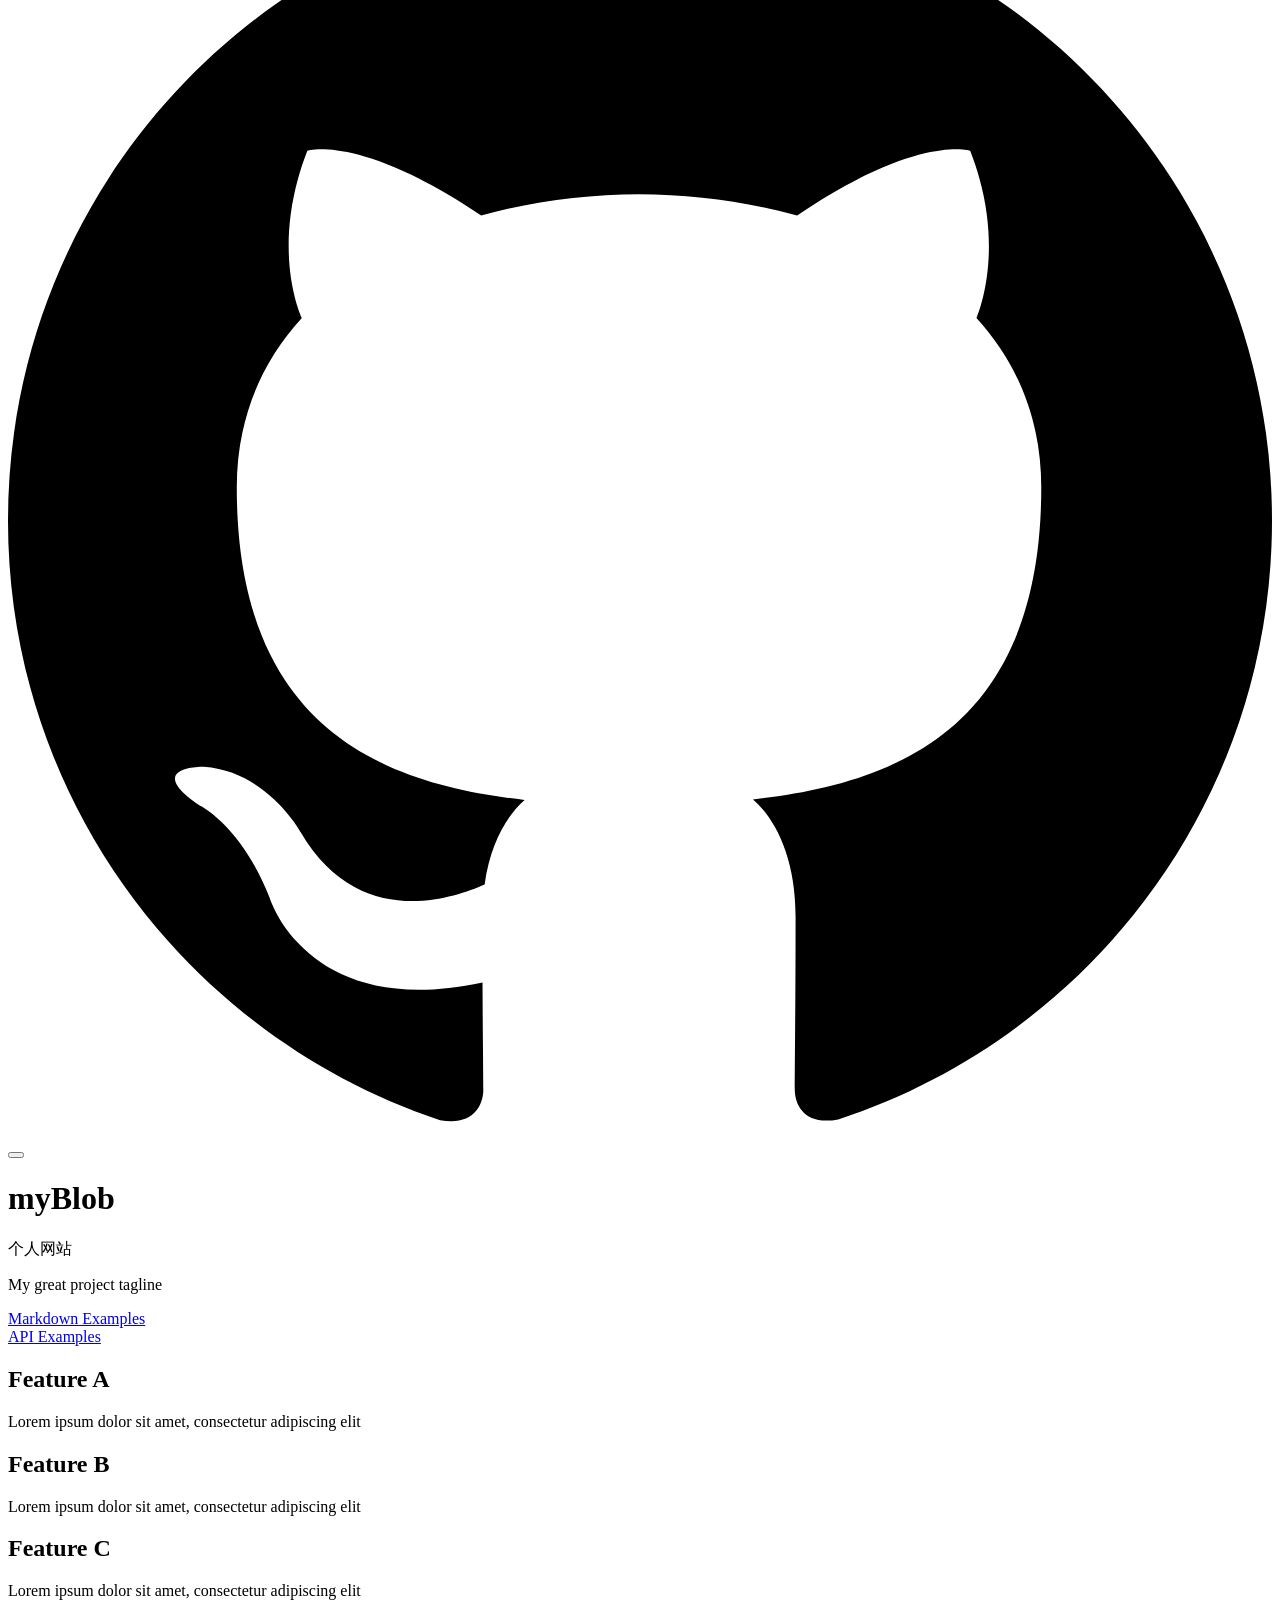
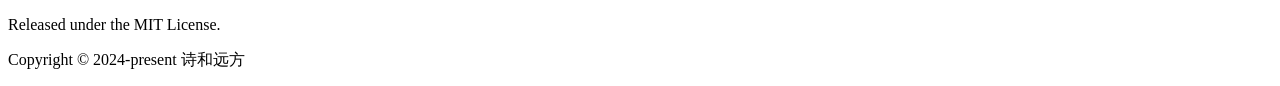
==== commit aa1f20a4: "Automated deployment: Wed Jan 31 05:12:32 UTC 2024 10254358c8f257b77a491eebd9de340684af48ba" ====
--- a/index.html
+++ b/index.html
@@ -6,19 +6,19 @@
     <title>myBlob</title>
     <meta name="description" content="个人网站">
     <meta name="generator" content="VitePress v1.0.0-rc.40">
-    <link rel="preload stylesheet" href="/mysite/assets/style.LhXKV6se.css" as="style">
+    <link rel="preload stylesheet" href="/mysite/assets/style.QBvsFzvB.css" as="style">
     
-    <script type="module" src="/mysite/assets/app.-s__vvjK.js"></script>
+    <script type="module" src="/mysite/assets/app.Uft5FZtB.js"></script>
     <link rel="preload" href="/mysite/assets/inter-roman-latin.bvIUbFQP.woff2" as="font" type="font/woff2" crossorigin="">
-    <link rel="modulepreload" href="/mysite/assets/chunks/framework._pe5QIYW.js">
-    <link rel="modulepreload" href="/mysite/assets/chunks/theme.3K3Esf-u.js">
-    <link rel="modulepreload" href="/mysite/assets/index.md.CPiuVLhJ.lean.js">
+    <link rel="modulepreload" href="/mysite/assets/chunks/framework.yMN_sco-.js">
+    <link rel="modulepreload" href="/mysite/assets/chunks/theme.qkolihF_.js">
+    <link rel="modulepreload" href="/mysite/assets/index.md._W0sqhc-.lean.js">
     <script id="check-dark-mode">(()=>{const e=localStorage.getItem("vitepress-theme-appearance")||"auto",a=window.matchMedia("(prefers-color-scheme: dark)").matches;(!e||e==="auto"?a:e==="dark")&&document.documentElement.classList.add("dark")})();</script>
     <script id="check-mac-os">document.documentElement.classList.toggle("mac",/Mac|iPhone|iPod|iPad/i.test(navigator.platform));</script>
   </head>
   <body>
-    <div id="app"><div class="Layout" data-v-9d8abc1e><!--[--><!--]--><!--[--><span tabindex="-1" data-v-c8291ffa></span><a href="#VPContent" class="VPSkipLink visually-hidden" data-v-c8291ffa> Skip to content </a><!--]--><!----><header class="VPNav" data-v-9d8abc1e data-v-7ad780c2><div class="VPNavBar top" data-v-7ad780c2 data-v-3efcd581><div class="wrapper" data-v-3efcd581><div class="container" data-v-3efcd581><div class="title" data-v-3efcd581><div class="VPNavBarTitle" data-v-3efcd581 data-v-e4cade88><a class="title" href="/mysite/" data-v-e4cade88><!--[--><!--]--><!----><!--[-->myBlob<!--]--><!--[--><!--]--></a></div></div><div class="content" data-v-3efcd581><div class="content-body" data-v-3efcd581><!--[--><!--]--><div class="VPNavBarSearch search" data-v-3efcd581><!----></div><nav aria-labelledby="main-nav-aria-label" class="VPNavBarMenu menu" data-v-3efcd581 data-v-f732b5d0><span id="main-nav-aria-label" class="visually-hidden" data-v-f732b5d0>Main Navigation</span><!--[--><!--[--><a class="VPLink link VPNavBarMenuLink active" href="/mysite/" tabindex="0" data-v-f732b5d0 data-v-cb318fec><!--[--><span data-v-cb318fec>Home</span><!--]--></a><!--]--><!--[--><a class="VPLink link VPNavBarMenuLink" href="/mysite/markdown-examples.html" tabindex="0" data-v-f732b5d0 data-v-cb318fec><!--[--><span data-v-cb318fec>Examples</span><!--]--></a><!--]--><!--]--></nav><!----><div class="VPNavBarAppearance appearance" data-v-3efcd581 data-v-283b26e9><button class="VPSwitch VPSwitchAppearance" type="button" role="switch" title="Switch to dark theme" aria-checked="false" data-v-283b26e9 data-v-d80abb8e data-v-1c29e291><span class="check" data-v-1c29e291><span class="icon" data-v-1c29e291><!--[--><svg xmlns="http://www.w3.org/2000/svg" aria-hidden="true" focusable="false" viewbox="0 0 24 24" class="sun" data-v-d80abb8e><path d="M12,18c-3.3,0-6-2.7-6-6s2.7-6,6-6s6,2.7,6,6S15.3,18,12,18zM12,8c-2.2,0-4,1.8-4,4c0,2.2,1.8,4,4,4c2.2,0,4-1.8,4-4C16,9.8,14.2,8,12,8z"></path><path d="M12,4c-0.6,0-1-0.4-1-1V1c0-0.6,0.4-1,1-1s1,0.4,1,1v2C13,3.6,12.6,4,12,4z"></path><path d="M12,24c-0.6,0-1-0.4-1-1v-2c0-0.6,0.4-1,1-1s1,0.4,1,1v2C13,23.6,12.6,24,12,24z"></path><path d="M5.6,6.6c-0.3,0-0.5-0.1-0.7-0.3L3.5,4.9c-0.4-0.4-0.4-1,0-1.4s1-0.4,1.4,0l1.4,1.4c0.4,0.4,0.4,1,0,1.4C6.2,6.5,5.9,6.6,5.6,6.6z"></path><path d="M19.8,20.8c-0.3,0-0.5-0.1-0.7-0.3l-1.4-1.4c-0.4-0.4-0.4-1,0-1.4s1-0.4,1.4,0l1.4,1.4c0.4,0.4,0.4,1,0,1.4C20.3,20.7,20,20.8,19.8,20.8z"></path><path d="M3,13H1c-0.6,0-1-0.4-1-1s0.4-1,1-1h2c0.6,0,1,0.4,1,1S3.6,13,3,13z"></path><path d="M23,13h-2c-0.6,0-1-0.4-1-1s0.4-1,1-1h2c0.6,0,1,0.4,1,1S23.6,13,23,13z"></path><path d="M4.2,20.8c-0.3,0-0.5-0.1-0.7-0.3c-0.4-0.4-0.4-1,0-1.4l1.4-1.4c0.4-0.4,1-0.4,1.4,0s0.4,1,0,1.4l-1.4,1.4C4.7,20.7,4.5,20.8,4.2,20.8z"></path><path d="M18.4,6.6c-0.3,0-0.5-0.1-0.7-0.3c-0.4-0.4-0.4-1,0-1.4l1.4-1.4c0.4-0.4,1-0.4,1.4,0s0.4,1,0,1.4l-1.4,1.4C18.9,6.5,18.6,6.6,18.4,6.6z"></path></svg><svg xmlns="http://www.w3.org/2000/svg" aria-hidden="true" focusable="false" viewbox="0 0 24 24" class="moon" data-v-d80abb8e><path d="M12.1,22c-0.3,0-0.6,0-0.9,0c-5.5-0.5-9.5-5.4-9-10.9c0.4-4.8,4.2-8.6,9-9c0.4,0,0.8,0.2,1,0.5c0.2,0.3,0.2,0.8-0.1,1.1c-2,2.7-1.4,6.4,1.3,8.4c2.1,1.6,5,1.6,7.1,0c0.3-0.2,0.7-0.3,1.1-0.1c0.3,0.2,0.5,0.6,0.5,1c-0.2,2.7-1.5,5.1-3.6,6.8C16.6,21.2,14.4,22,12.1,22zM9.3,4.4c-2.9,1-5,3.6-5.2,6.8c-0.4,4.4,2.8,8.3,7.2,8.7c2.1,0.2,4.2-0.4,5.8-1.8c1.1-0.9,1.9-2.1,2.4-3.4c-2.5,0.9-5.3,0.5-7.5-1.1C9.2,11.4,8.1,7.7,9.3,4.4z"></path></svg><!--]--></span></span></button></div><div class="VPSocialLinks VPNavBarSocialLinks social-links" data-v-3efcd581 data-v-ef6192dc data-v-e71e869c><!--[--><a class="VPSocialLink no-icon" href="https://github.com/jiwei-hemeng/summary/" aria-label="github" target="_blank" rel="noopener" data-v-e71e869c data-v-16cf740a><svg role="img" viewBox="0 0 24 24" xmlns="http://www.w3.org/2000/svg"><title>GitHub</title><path d="M12 .297c-6.63 0-12 5.373-12 12 0 5.303 3.438 9.8 8.205 11.385.6.113.82-.258.82-.577 0-.285-.01-1.04-.015-2.04-3.338.724-4.042-1.61-4.042-1.61C4.422 18.07 3.633 17.7 3.633 17.7c-1.087-.744.084-.729.084-.729 1.205.084 1.838 1.236 1.838 1.236 1.07 1.835 2.809 1.305 3.495.998.108-.776.417-1.305.76-1.605-2.665-.3-5.466-1.332-5.466-5.93 0-1.31.465-2.38 1.235-3.22-.135-.303-.54-1.523.105-3.176 0 0 1.005-.322 3.3 1.23.96-.267 1.98-.399 3-.405 1.02.006 2.04.138 3 .405 2.28-1.552 3.285-1.23 3.285-1.23.645 1.653.24 2.873.12 3.176.765.84 1.23 1.91 1.23 3.22 0 4.61-2.805 5.625-5.475 5.92.42.36.81 1.096.81 2.22 0 1.606-.015 2.896-.015 3.286 0 .315.21.69.825.57C20.565 22.092 24 17.592 24 12.297c0-6.627-5.373-12-12-12"/></svg></a><!--]--></div><div class="VPFlyout VPNavBarExtra extra" data-v-3efcd581 data-v-8e87c032 data-v-aa8de344><button type="button" class="button" aria-haspopup="true" aria-expanded="false" aria-label="extra navigation" data-v-aa8de344><svg xmlns="http://www.w3.org/2000/svg" aria-hidden="true" focusable="false" viewbox="0 0 24 24" class="icon" data-v-aa8de344><circle cx="12" cy="12" r="2"></circle><circle cx="19" cy="12" r="2"></circle><circle cx="5" cy="12" r="2"></circle></svg></button><div class="menu" data-v-aa8de344><div class="VPMenu" data-v-aa8de344 data-v-e42ed9b3><!----><!--[--><!--[--><!----><div class="group" data-v-8e87c032><div class="item appearance" data-v-8e87c032><p class="label" data-v-8e87c032>Appearance</p><div class="appearance-action" data-v-8e87c032><button class="VPSwitch VPSwitchAppearance" type="button" role="switch" title="Switch to dark theme" aria-checked="false" data-v-8e87c032 data-v-d80abb8e data-v-1c29e291><span class="check" data-v-1c29e291><span class="icon" data-v-1c29e291><!--[--><svg xmlns="http://www.w3.org/2000/svg" aria-hidden="true" focusable="false" viewbox="0 0 24 24" class="sun" data-v-d80abb8e><path d="M12,18c-3.3,0-6-2.7-6-6s2.7-6,6-6s6,2.7,6,6S15.3,18,12,18zM12,8c-2.2,0-4,1.8-4,4c0,2.2,1.8,4,4,4c2.2,0,4-1.8,4-4C16,9.8,14.2,8,12,8z"></path><path d="M12,4c-0.6,0-1-0.4-1-1V1c0-0.6,0.4-1,1-1s1,0.4,1,1v2C13,3.6,12.6,4,12,4z"></path><path d="M12,24c-0.6,0-1-0.4-1-1v-2c0-0.6,0.4-1,1-1s1,0.4,1,1v2C13,23.6,12.6,24,12,24z"></path><path d="M5.6,6.6c-0.3,0-0.5-0.1-0.7-0.3L3.5,4.9c-0.4-0.4-0.4-1,0-1.4s1-0.4,1.4,0l1.4,1.4c0.4,0.4,0.4,1,0,1.4C6.2,6.5,5.9,6.6,5.6,6.6z"></path><path d="M19.8,20.8c-0.3,0-0.5-0.1-0.7-0.3l-1.4-1.4c-0.4-0.4-0.4-1,0-1.4s1-0.4,1.4,0l1.4,1.4c0.4,0.4,0.4,1,0,1.4C20.3,20.7,20,20.8,19.8,20.8z"></path><path d="M3,13H1c-0.6,0-1-0.4-1-1s0.4-1,1-1h2c0.6,0,1,0.4,1,1S3.6,13,3,13z"></path><path d="M23,13h-2c-0.6,0-1-0.4-1-1s0.4-1,1-1h2c0.6,0,1,0.4,1,1S23.6,13,23,13z"></path><path d="M4.2,20.8c-0.3,0-0.5-0.1-0.7-0.3c-0.4-0.4-0.4-1,0-1.4l1.4-1.4c0.4-0.4,1-0.4,1.4,0s0.4,1,0,1.4l-1.4,1.4C4.7,20.7,4.5,20.8,4.2,20.8z"></path><path d="M18.4,6.6c-0.3,0-0.5-0.1-0.7-0.3c-0.4-0.4-0.4-1,0-1.4l1.4-1.4c0.4-0.4,1-0.4,1.4,0s0.4,1,0,1.4l-1.4,1.4C18.9,6.5,18.6,6.6,18.4,6.6z"></path></svg><svg xmlns="http://www.w3.org/2000/svg" aria-hidden="true" focusable="false" viewbox="0 0 24 24" class="moon" data-v-d80abb8e><path d="M12.1,22c-0.3,0-0.6,0-0.9,0c-5.5-0.5-9.5-5.4-9-10.9c0.4-4.8,4.2-8.6,9-9c0.4,0,0.8,0.2,1,0.5c0.2,0.3,0.2,0.8-0.1,1.1c-2,2.7-1.4,6.4,1.3,8.4c2.1,1.6,5,1.6,7.1,0c0.3-0.2,0.7-0.3,1.1-0.1c0.3,0.2,0.5,0.6,0.5,1c-0.2,2.7-1.5,5.1-3.6,6.8C16.6,21.2,14.4,22,12.1,22zM9.3,4.4c-2.9,1-5,3.6-5.2,6.8c-0.4,4.4,2.8,8.3,7.2,8.7c2.1,0.2,4.2-0.4,5.8-1.8c1.1-0.9,1.9-2.1,2.4-3.4c-2.5,0.9-5.3,0.5-7.5-1.1C9.2,11.4,8.1,7.7,9.3,4.4z"></path></svg><!--]--></span></span></button></div></div></div><div class="group" data-v-8e87c032><div class="item social-links" data-v-8e87c032><div class="VPSocialLinks social-links-list" data-v-8e87c032 data-v-e71e869c><!--[--><a class="VPSocialLink no-icon" href="https://github.com/jiwei-hemeng/summary/" aria-label="github" target="_blank" rel="noopener" data-v-e71e869c data-v-16cf740a><svg role="img" viewBox="0 0 24 24" xmlns="http://www.w3.org/2000/svg"><title>GitHub</title><path d="M12 .297c-6.63 0-12 5.373-12 12 0 5.303 3.438 9.8 8.205 11.385.6.113.82-.258.82-.577 0-.285-.01-1.04-.015-2.04-3.338.724-4.042-1.61-4.042-1.61C4.422 18.07 3.633 17.7 3.633 17.7c-1.087-.744.084-.729.084-.729 1.205.084 1.838 1.236 1.838 1.236 1.07 1.835 2.809 1.305 3.495.998.108-.776.417-1.305.76-1.605-2.665-.3-5.466-1.332-5.466-5.93 0-1.31.465-2.38 1.235-3.22-.135-.303-.54-1.523.105-3.176 0 0 1.005-.322 3.3 1.23.96-.267 1.98-.399 3-.405 1.02.006 2.04.138 3 .405 2.28-1.552 3.285-1.23 3.285-1.23.645 1.653.24 2.873.12 3.176.765.84 1.23 1.91 1.23 3.22 0 4.61-2.805 5.625-5.475 5.92.42.36.81 1.096.81 2.22 0 1.606-.015 2.896-.015 3.286 0 .315.21.69.825.57C20.565 22.092 24 17.592 24 12.297c0-6.627-5.373-12-12-12"/></svg></a><!--]--></div></div></div><!--]--><!--]--></div></div></div><!--[--><!--]--><button type="button" class="VPNavBarHamburger hamburger" aria-label="mobile navigation" aria-expanded="false" aria-controls="VPNavScreen" data-v-3efcd581 data-v-6bee1efd><span class="container" data-v-6bee1efd><span class="top" data-v-6bee1efd></span><span class="middle" data-v-6bee1efd></span><span class="bottom" data-v-6bee1efd></span></span></button></div></div></div></div><div class="divider" data-v-3efcd581><div class="divider-line" data-v-3efcd581></div></div></div><!----></header><!----><!----><div class="VPContent is-home" id="VPContent" data-v-9d8abc1e data-v-3cf691b6><div class="VPHome" data-v-3cf691b6 data-v-20eabd3a><!--[--><!--]--><div class="VPHero VPHomeHero" data-v-20eabd3a data-v-5a3e9999><div class="container" data-v-5a3e9999><div class="main" data-v-5a3e9999><!--[--><h1 class="name" data-v-5a3e9999><span class="clip" data-v-5a3e9999>myBlob</span></h1><p class="text" data-v-5a3e9999>个人网站</p><p class="tagline" data-v-5a3e9999>My great project tagline</p><!--]--><div class="actions" data-v-5a3e9999><!--[--><div class="action" data-v-5a3e9999><a class="VPButton medium brand" href="/mysite/markdown-examples.html" data-v-5a3e9999 data-v-1e76fe75>Markdown Examples</a></div><div class="action" data-v-5a3e9999><a class="VPButton medium alt" href="/mysite/api-examples.html" data-v-5a3e9999 data-v-1e76fe75>API Examples</a></div><!--]--></div></div><!----></div></div><!--[--><!--]--><!--[--><!--]--><div class="VPFeatures VPHomeFeatures" data-v-20eabd3a data-v-b1eea84a><div class="container" data-v-b1eea84a><div class="items" data-v-b1eea84a><!--[--><div class="grid-3 item" data-v-b1eea84a><div class="VPLink no-icon VPFeature" data-v-b1eea84a data-v-ee984185><!--[--><article class="box" data-v-ee984185><!----><h2 class="title" data-v-ee984185>Feature A</h2><p class="details" data-v-ee984185>Lorem ipsum dolor sit amet, consectetur adipiscing elit</p><!----></article><!--]--></div></div><div class="grid-3 item" data-v-b1eea84a><div class="VPLink no-icon VPFeature" data-v-b1eea84a data-v-ee984185><!--[--><article class="box" data-v-ee984185><!----><h2 class="title" data-v-ee984185>Feature B</h2><p class="details" data-v-ee984185>Lorem ipsum dolor sit amet, consectetur adipiscing elit</p><!----></article><!--]--></div></div><div class="grid-3 item" data-v-b1eea84a><div class="VPLink no-icon VPFeature" data-v-b1eea84a data-v-ee984185><!--[--><article class="box" data-v-ee984185><!----><h2 class="title" data-v-ee984185>Feature C</h2><p class="details" data-v-ee984185>Lorem ipsum dolor sit amet, consectetur adipiscing elit</p><!----></article><!--]--></div></div><!--]--></div></div></div><!--[--><!--]--><div style="position:relative;" data-v-20eabd3a><div></div></div></div></div><footer class="VPFooter" data-v-9d8abc1e data-v-566314d4><div class="container" data-v-566314d4><p class="message" data-v-566314d4>Released under the MIT License.</p><p class="copyright" data-v-566314d4>Copyright © 2024-present 诗和远方</p></div></footer><!--[--><!--]--></div></div>
-    <script>window.__VP_HASH_MAP__=JSON.parse("{\"index.md\":\"CPiuVLhJ\",\"api-examples.md\":\"sld9oi8g\",\"markdown-examples.md\":\"c_g_cf4S\"}");window.__VP_SITE_DATA__=JSON.parse("{\"lang\":\"en-US\",\"dir\":\"ltr\",\"title\":\"myBlob\",\"description\":\"个人网站\",\"base\":\"/mysite/\",\"head\":[],\"router\":{\"prefetchLinks\":true},\"appearance\":true,\"themeConfig\":{\"nav\":[{\"text\":\"Home\",\"link\":\"/\"},{\"text\":\"Examples\",\"link\":\"/markdown-examples\"}],\"sidebar\":[{\"text\":\"Examples\",\"items\":[{\"text\":\"Markdown Examples\",\"link\":\"/markdown-examples\"},{\"text\":\"Runtime API Examples\",\"link\":\"/api-examples\"}]}],\"socialLinks\":[{\"icon\":\"github\",\"link\":\"https://github.com/jiwei-hemeng/summary/\"}],\"footer\":{\"message\":\"Released under the MIT License.\",\"copyright\":\"Copyright © 2024-present 诗和远方\"}},\"locales\":{},\"scrollOffset\":134,\"cleanUrls\":false}");</script>
+    <div id="app"><div class="Layout" data-v-9d8abc1e><!--[--><!--]--><!--[--><span tabindex="-1" data-v-c8291ffa></span><a href="#VPContent" class="VPSkipLink visually-hidden" data-v-c8291ffa> Skip to content </a><!--]--><!----><header class="VPNav" data-v-9d8abc1e data-v-7ad780c2><div class="VPNavBar top" data-v-7ad780c2 data-v-3efcd581><div class="wrapper" data-v-3efcd581><div class="container" data-v-3efcd581><div class="title" data-v-3efcd581><div class="VPNavBarTitle" data-v-3efcd581 data-v-e4cade88><a class="title" href="/mysite/" data-v-e4cade88><!--[--><!--]--><!----><!--[-->myBlob<!--]--><!--[--><!--]--></a></div></div><div class="content" data-v-3efcd581><div class="content-body" data-v-3efcd581><!--[--><!--]--><div class="VPNavBarSearch search" data-v-3efcd581><!--[--><!----><div id="local-search"><button type="button" class="DocSearch DocSearch-Button" aria-label="Search"><span class="DocSearch-Button-Container"><svg class="DocSearch-Search-Icon" width="20" height="20" viewBox="0 0 20 20" aria-label="search icon"><path d="M14.386 14.386l4.0877 4.0877-4.0877-4.0877c-2.9418 2.9419-7.7115 2.9419-10.6533 0-2.9419-2.9418-2.9419-7.7115 0-10.6533 2.9418-2.9419 7.7115-2.9419 10.6533 0 2.9419 2.9418 2.9419 7.7115 0 10.6533z" stroke="currentColor" fill="none" fill-rule="evenodd" stroke-linecap="round" stroke-linejoin="round"></path></svg><span class="DocSearch-Button-Placeholder">Search</span></span><span class="DocSearch-Button-Keys"><kbd class="DocSearch-Button-Key"></kbd><kbd class="DocSearch-Button-Key">K</kbd></span></button></div><!--]--></div><nav aria-labelledby="main-nav-aria-label" class="VPNavBarMenu menu" data-v-3efcd581 data-v-f732b5d0><span id="main-nav-aria-label" class="visually-hidden" data-v-f732b5d0>Main Navigation</span><!--[--><!--[--><a class="VPLink link VPNavBarMenuLink active" href="/mysite/" tabindex="0" data-v-f732b5d0 data-v-cb318fec><!--[--><span data-v-cb318fec>Home</span><!--]--></a><!--]--><!--[--><a class="VPLink link VPNavBarMenuLink" href="/mysite/markdown-examples.html" tabindex="0" data-v-f732b5d0 data-v-cb318fec><!--[--><span data-v-cb318fec>Examples</span><!--]--></a><!--]--><!--]--></nav><!----><div class="VPNavBarAppearance appearance" data-v-3efcd581 data-v-283b26e9><button class="VPSwitch VPSwitchAppearance" type="button" role="switch" title="Switch to dark theme" aria-checked="false" data-v-283b26e9 data-v-d80abb8e data-v-1c29e291><span class="check" data-v-1c29e291><span class="icon" data-v-1c29e291><!--[--><svg xmlns="http://www.w3.org/2000/svg" aria-hidden="true" focusable="false" viewbox="0 0 24 24" class="sun" data-v-d80abb8e><path d="M12,18c-3.3,0-6-2.7-6-6s2.7-6,6-6s6,2.7,6,6S15.3,18,12,18zM12,8c-2.2,0-4,1.8-4,4c0,2.2,1.8,4,4,4c2.2,0,4-1.8,4-4C16,9.8,14.2,8,12,8z"></path><path d="M12,4c-0.6,0-1-0.4-1-1V1c0-0.6,0.4-1,1-1s1,0.4,1,1v2C13,3.6,12.6,4,12,4z"></path><path d="M12,24c-0.6,0-1-0.4-1-1v-2c0-0.6,0.4-1,1-1s1,0.4,1,1v2C13,23.6,12.6,24,12,24z"></path><path d="M5.6,6.6c-0.3,0-0.5-0.1-0.7-0.3L3.5,4.9c-0.4-0.4-0.4-1,0-1.4s1-0.4,1.4,0l1.4,1.4c0.4,0.4,0.4,1,0,1.4C6.2,6.5,5.9,6.6,5.6,6.6z"></path><path d="M19.8,20.8c-0.3,0-0.5-0.1-0.7-0.3l-1.4-1.4c-0.4-0.4-0.4-1,0-1.4s1-0.4,1.4,0l1.4,1.4c0.4,0.4,0.4,1,0,1.4C20.3,20.7,20,20.8,19.8,20.8z"></path><path d="M3,13H1c-0.6,0-1-0.4-1-1s0.4-1,1-1h2c0.6,0,1,0.4,1,1S3.6,13,3,13z"></path><path d="M23,13h-2c-0.6,0-1-0.4-1-1s0.4-1,1-1h2c0.6,0,1,0.4,1,1S23.6,13,23,13z"></path><path d="M4.2,20.8c-0.3,0-0.5-0.1-0.7-0.3c-0.4-0.4-0.4-1,0-1.4l1.4-1.4c0.4-0.4,1-0.4,1.4,0s0.4,1,0,1.4l-1.4,1.4C4.7,20.7,4.5,20.8,4.2,20.8z"></path><path d="M18.4,6.6c-0.3,0-0.5-0.1-0.7-0.3c-0.4-0.4-0.4-1,0-1.4l1.4-1.4c0.4-0.4,1-0.4,1.4,0s0.4,1,0,1.4l-1.4,1.4C18.9,6.5,18.6,6.6,18.4,6.6z"></path></svg><svg xmlns="http://www.w3.org/2000/svg" aria-hidden="true" focusable="false" viewbox="0 0 24 24" class="moon" data-v-d80abb8e><path d="M12.1,22c-0.3,0-0.6,0-0.9,0c-5.5-0.5-9.5-5.4-9-10.9c0.4-4.8,4.2-8.6,9-9c0.4,0,0.8,0.2,1,0.5c0.2,0.3,0.2,0.8-0.1,1.1c-2,2.7-1.4,6.4,1.3,8.4c2.1,1.6,5,1.6,7.1,0c0.3-0.2,0.7-0.3,1.1-0.1c0.3,0.2,0.5,0.6,0.5,1c-0.2,2.7-1.5,5.1-3.6,6.8C16.6,21.2,14.4,22,12.1,22zM9.3,4.4c-2.9,1-5,3.6-5.2,6.8c-0.4,4.4,2.8,8.3,7.2,8.7c2.1,0.2,4.2-0.4,5.8-1.8c1.1-0.9,1.9-2.1,2.4-3.4c-2.5,0.9-5.3,0.5-7.5-1.1C9.2,11.4,8.1,7.7,9.3,4.4z"></path></svg><!--]--></span></span></button></div><div class="VPSocialLinks VPNavBarSocialLinks social-links" data-v-3efcd581 data-v-ef6192dc data-v-e71e869c><!--[--><a class="VPSocialLink no-icon" href="https://github.com/jiwei-hemeng/summary/" aria-label="github" target="_blank" rel="noopener" data-v-e71e869c data-v-16cf740a><svg role="img" viewBox="0 0 24 24" xmlns="http://www.w3.org/2000/svg"><title>GitHub</title><path d="M12 .297c-6.63 0-12 5.373-12 12 0 5.303 3.438 9.8 8.205 11.385.6.113.82-.258.82-.577 0-.285-.01-1.04-.015-2.04-3.338.724-4.042-1.61-4.042-1.61C4.422 18.07 3.633 17.7 3.633 17.7c-1.087-.744.084-.729.084-.729 1.205.084 1.838 1.236 1.838 1.236 1.07 1.835 2.809 1.305 3.495.998.108-.776.417-1.305.76-1.605-2.665-.3-5.466-1.332-5.466-5.93 0-1.31.465-2.38 1.235-3.22-.135-.303-.54-1.523.105-3.176 0 0 1.005-.322 3.3 1.23.96-.267 1.98-.399 3-.405 1.02.006 2.04.138 3 .405 2.28-1.552 3.285-1.23 3.285-1.23.645 1.653.24 2.873.12 3.176.765.84 1.23 1.91 1.23 3.22 0 4.61-2.805 5.625-5.475 5.92.42.36.81 1.096.81 2.22 0 1.606-.015 2.896-.015 3.286 0 .315.21.69.825.57C20.565 22.092 24 17.592 24 12.297c0-6.627-5.373-12-12-12"/></svg></a><!--]--></div><div class="VPFlyout VPNavBarExtra extra" data-v-3efcd581 data-v-8e87c032 data-v-aa8de344><button type="button" class="button" aria-haspopup="true" aria-expanded="false" aria-label="extra navigation" data-v-aa8de344><svg xmlns="http://www.w3.org/2000/svg" aria-hidden="true" focusable="false" viewbox="0 0 24 24" class="icon" data-v-aa8de344><circle cx="12" cy="12" r="2"></circle><circle cx="19" cy="12" r="2"></circle><circle cx="5" cy="12" r="2"></circle></svg></button><div class="menu" data-v-aa8de344><div class="VPMenu" data-v-aa8de344 data-v-e42ed9b3><!----><!--[--><!--[--><!----><div class="group" data-v-8e87c032><div class="item appearance" data-v-8e87c032><p class="label" data-v-8e87c032>Appearance</p><div class="appearance-action" data-v-8e87c032><button class="VPSwitch VPSwitchAppearance" type="button" role="switch" title="Switch to dark theme" aria-checked="false" data-v-8e87c032 data-v-d80abb8e data-v-1c29e291><span class="check" data-v-1c29e291><span class="icon" data-v-1c29e291><!--[--><svg xmlns="http://www.w3.org/2000/svg" aria-hidden="true" focusable="false" viewbox="0 0 24 24" class="sun" data-v-d80abb8e><path d="M12,18c-3.3,0-6-2.7-6-6s2.7-6,6-6s6,2.7,6,6S15.3,18,12,18zM12,8c-2.2,0-4,1.8-4,4c0,2.2,1.8,4,4,4c2.2,0,4-1.8,4-4C16,9.8,14.2,8,12,8z"></path><path d="M12,4c-0.6,0-1-0.4-1-1V1c0-0.6,0.4-1,1-1s1,0.4,1,1v2C13,3.6,12.6,4,12,4z"></path><path d="M12,24c-0.6,0-1-0.4-1-1v-2c0-0.6,0.4-1,1-1s1,0.4,1,1v2C13,23.6,12.6,24,12,24z"></path><path d="M5.6,6.6c-0.3,0-0.5-0.1-0.7-0.3L3.5,4.9c-0.4-0.4-0.4-1,0-1.4s1-0.4,1.4,0l1.4,1.4c0.4,0.4,0.4,1,0,1.4C6.2,6.5,5.9,6.6,5.6,6.6z"></path><path d="M19.8,20.8c-0.3,0-0.5-0.1-0.7-0.3l-1.4-1.4c-0.4-0.4-0.4-1,0-1.4s1-0.4,1.4,0l1.4,1.4c0.4,0.4,0.4,1,0,1.4C20.3,20.7,20,20.8,19.8,20.8z"></path><path d="M3,13H1c-0.6,0-1-0.4-1-1s0.4-1,1-1h2c0.6,0,1,0.4,1,1S3.6,13,3,13z"></path><path d="M23,13h-2c-0.6,0-1-0.4-1-1s0.4-1,1-1h2c0.6,0,1,0.4,1,1S23.6,13,23,13z"></path><path d="M4.2,20.8c-0.3,0-0.5-0.1-0.7-0.3c-0.4-0.4-0.4-1,0-1.4l1.4-1.4c0.4-0.4,1-0.4,1.4,0s0.4,1,0,1.4l-1.4,1.4C4.7,20.7,4.5,20.8,4.2,20.8z"></path><path d="M18.4,6.6c-0.3,0-0.5-0.1-0.7-0.3c-0.4-0.4-0.4-1,0-1.4l1.4-1.4c0.4-0.4,1-0.4,1.4,0s0.4,1,0,1.4l-1.4,1.4C18.9,6.5,18.6,6.6,18.4,6.6z"></path></svg><svg xmlns="http://www.w3.org/2000/svg" aria-hidden="true" focusable="false" viewbox="0 0 24 24" class="moon" data-v-d80abb8e><path d="M12.1,22c-0.3,0-0.6,0-0.9,0c-5.5-0.5-9.5-5.4-9-10.9c0.4-4.8,4.2-8.6,9-9c0.4,0,0.8,0.2,1,0.5c0.2,0.3,0.2,0.8-0.1,1.1c-2,2.7-1.4,6.4,1.3,8.4c2.1,1.6,5,1.6,7.1,0c0.3-0.2,0.7-0.3,1.1-0.1c0.3,0.2,0.5,0.6,0.5,1c-0.2,2.7-1.5,5.1-3.6,6.8C16.6,21.2,14.4,22,12.1,22zM9.3,4.4c-2.9,1-5,3.6-5.2,6.8c-0.4,4.4,2.8,8.3,7.2,8.7c2.1,0.2,4.2-0.4,5.8-1.8c1.1-0.9,1.9-2.1,2.4-3.4c-2.5,0.9-5.3,0.5-7.5-1.1C9.2,11.4,8.1,7.7,9.3,4.4z"></path></svg><!--]--></span></span></button></div></div></div><div class="group" data-v-8e87c032><div class="item social-links" data-v-8e87c032><div class="VPSocialLinks social-links-list" data-v-8e87c032 data-v-e71e869c><!--[--><a class="VPSocialLink no-icon" href="https://github.com/jiwei-hemeng/summary/" aria-label="github" target="_blank" rel="noopener" data-v-e71e869c data-v-16cf740a><svg role="img" viewBox="0 0 24 24" xmlns="http://www.w3.org/2000/svg"><title>GitHub</title><path d="M12 .297c-6.63 0-12 5.373-12 12 0 5.303 3.438 9.8 8.205 11.385.6.113.82-.258.82-.577 0-.285-.01-1.04-.015-2.04-3.338.724-4.042-1.61-4.042-1.61C4.422 18.07 3.633 17.7 3.633 17.7c-1.087-.744.084-.729.084-.729 1.205.084 1.838 1.236 1.838 1.236 1.07 1.835 2.809 1.305 3.495.998.108-.776.417-1.305.76-1.605-2.665-.3-5.466-1.332-5.466-5.93 0-1.31.465-2.38 1.235-3.22-.135-.303-.54-1.523.105-3.176 0 0 1.005-.322 3.3 1.23.96-.267 1.98-.399 3-.405 1.02.006 2.04.138 3 .405 2.28-1.552 3.285-1.23 3.285-1.23.645 1.653.24 2.873.12 3.176.765.84 1.23 1.91 1.23 3.22 0 4.61-2.805 5.625-5.475 5.92.42.36.81 1.096.81 2.22 0 1.606-.015 2.896-.015 3.286 0 .315.21.69.825.57C20.565 22.092 24 17.592 24 12.297c0-6.627-5.373-12-12-12"/></svg></a><!--]--></div></div></div><!--]--><!--]--></div></div></div><!--[--><!--]--><button type="button" class="VPNavBarHamburger hamburger" aria-label="mobile navigation" aria-expanded="false" aria-controls="VPNavScreen" data-v-3efcd581 data-v-6bee1efd><span class="container" data-v-6bee1efd><span class="top" data-v-6bee1efd></span><span class="middle" data-v-6bee1efd></span><span class="bottom" data-v-6bee1efd></span></span></button></div></div></div></div><div class="divider" data-v-3efcd581><div class="divider-line" data-v-3efcd581></div></div></div><!----></header><!----><!----><div class="VPContent is-home" id="VPContent" data-v-9d8abc1e data-v-3cf691b6><div class="VPHome" data-v-3cf691b6 data-v-20eabd3a><!--[--><!--]--><div class="VPHero VPHomeHero" data-v-20eabd3a data-v-5a3e9999><div class="container" data-v-5a3e9999><div class="main" data-v-5a3e9999><!--[--><h1 class="name" data-v-5a3e9999><span class="clip" data-v-5a3e9999>myBlob</span></h1><p class="text" data-v-5a3e9999>个人网站</p><p class="tagline" data-v-5a3e9999>My great project tagline</p><!--]--><div class="actions" data-v-5a3e9999><!--[--><div class="action" data-v-5a3e9999><a class="VPButton medium brand" href="/mysite/markdown-examples.html" data-v-5a3e9999 data-v-1e76fe75>Markdown Examples</a></div><div class="action" data-v-5a3e9999><a class="VPButton medium alt" href="/mysite/api-examples.html" data-v-5a3e9999 data-v-1e76fe75>API Examples</a></div><!--]--></div></div><!----></div></div><!--[--><!--]--><!--[--><!--]--><div class="VPFeatures VPHomeFeatures" data-v-20eabd3a data-v-b1eea84a><div class="container" data-v-b1eea84a><div class="items" data-v-b1eea84a><!--[--><div class="grid-3 item" data-v-b1eea84a><div class="VPLink no-icon VPFeature" data-v-b1eea84a data-v-ee984185><!--[--><article class="box" data-v-ee984185><!----><h2 class="title" data-v-ee984185>Feature A</h2><p class="details" data-v-ee984185>Lorem ipsum dolor sit amet, consectetur adipiscing elit</p><!----></article><!--]--></div></div><div class="grid-3 item" data-v-b1eea84a><div class="VPLink no-icon VPFeature" data-v-b1eea84a data-v-ee984185><!--[--><article class="box" data-v-ee984185><!----><h2 class="title" data-v-ee984185>Feature B</h2><p class="details" data-v-ee984185>Lorem ipsum dolor sit amet, consectetur adipiscing elit</p><!----></article><!--]--></div></div><div class="grid-3 item" data-v-b1eea84a><div class="VPLink no-icon VPFeature" data-v-b1eea84a data-v-ee984185><!--[--><article class="box" data-v-ee984185><!----><h2 class="title" data-v-ee984185>Feature C</h2><p class="details" data-v-ee984185>Lorem ipsum dolor sit amet, consectetur adipiscing elit</p><!----></article><!--]--></div></div><!--]--></div></div></div><!--[--><!--]--><div style="position:relative;" data-v-20eabd3a><div></div></div></div></div><footer class="VPFooter" data-v-9d8abc1e data-v-566314d4><div class="container" data-v-566314d4><p class="message" data-v-566314d4>Released under the MIT License.</p><p class="copyright" data-v-566314d4>Copyright © 2024-present 诗和远方</p></div></footer><!--[--><!--]--></div></div>
+    <script>window.__VP_HASH_MAP__=JSON.parse("{\"index.md\":\"_W0sqhc-\",\"api-examples.md\":\"VpELFJvI\",\"markdown-examples.md\":\"JD87WvLf\"}");window.__VP_SITE_DATA__=JSON.parse("{\"lang\":\"en-US\",\"dir\":\"ltr\",\"title\":\"myBlob\",\"description\":\"个人网站\",\"base\":\"/mysite/\",\"head\":[],\"router\":{\"prefetchLinks\":true},\"appearance\":true,\"themeConfig\":{\"nav\":[{\"text\":\"Home\",\"link\":\"/\"},{\"text\":\"Examples\",\"link\":\"/markdown-examples\"}],\"sidebar\":[{\"text\":\"Examples\",\"items\":[{\"text\":\"Markdown Examples\",\"link\":\"/markdown-examples\"},{\"text\":\"Runtime API Examples\",\"link\":\"/api-examples\"}]}],\"search\":{\"provider\":\"local\"},\"socialLinks\":[{\"icon\":\"github\",\"link\":\"https://github.com/jiwei-hemeng/summary/\"}],\"footer\":{\"message\":\"Released under the MIT License.\",\"copyright\":\"Copyright © 2024-present 诗和远方\"}},\"locales\":{},\"scrollOffset\":134,\"cleanUrls\":false}");</script>
     
   </body>
 </html>
